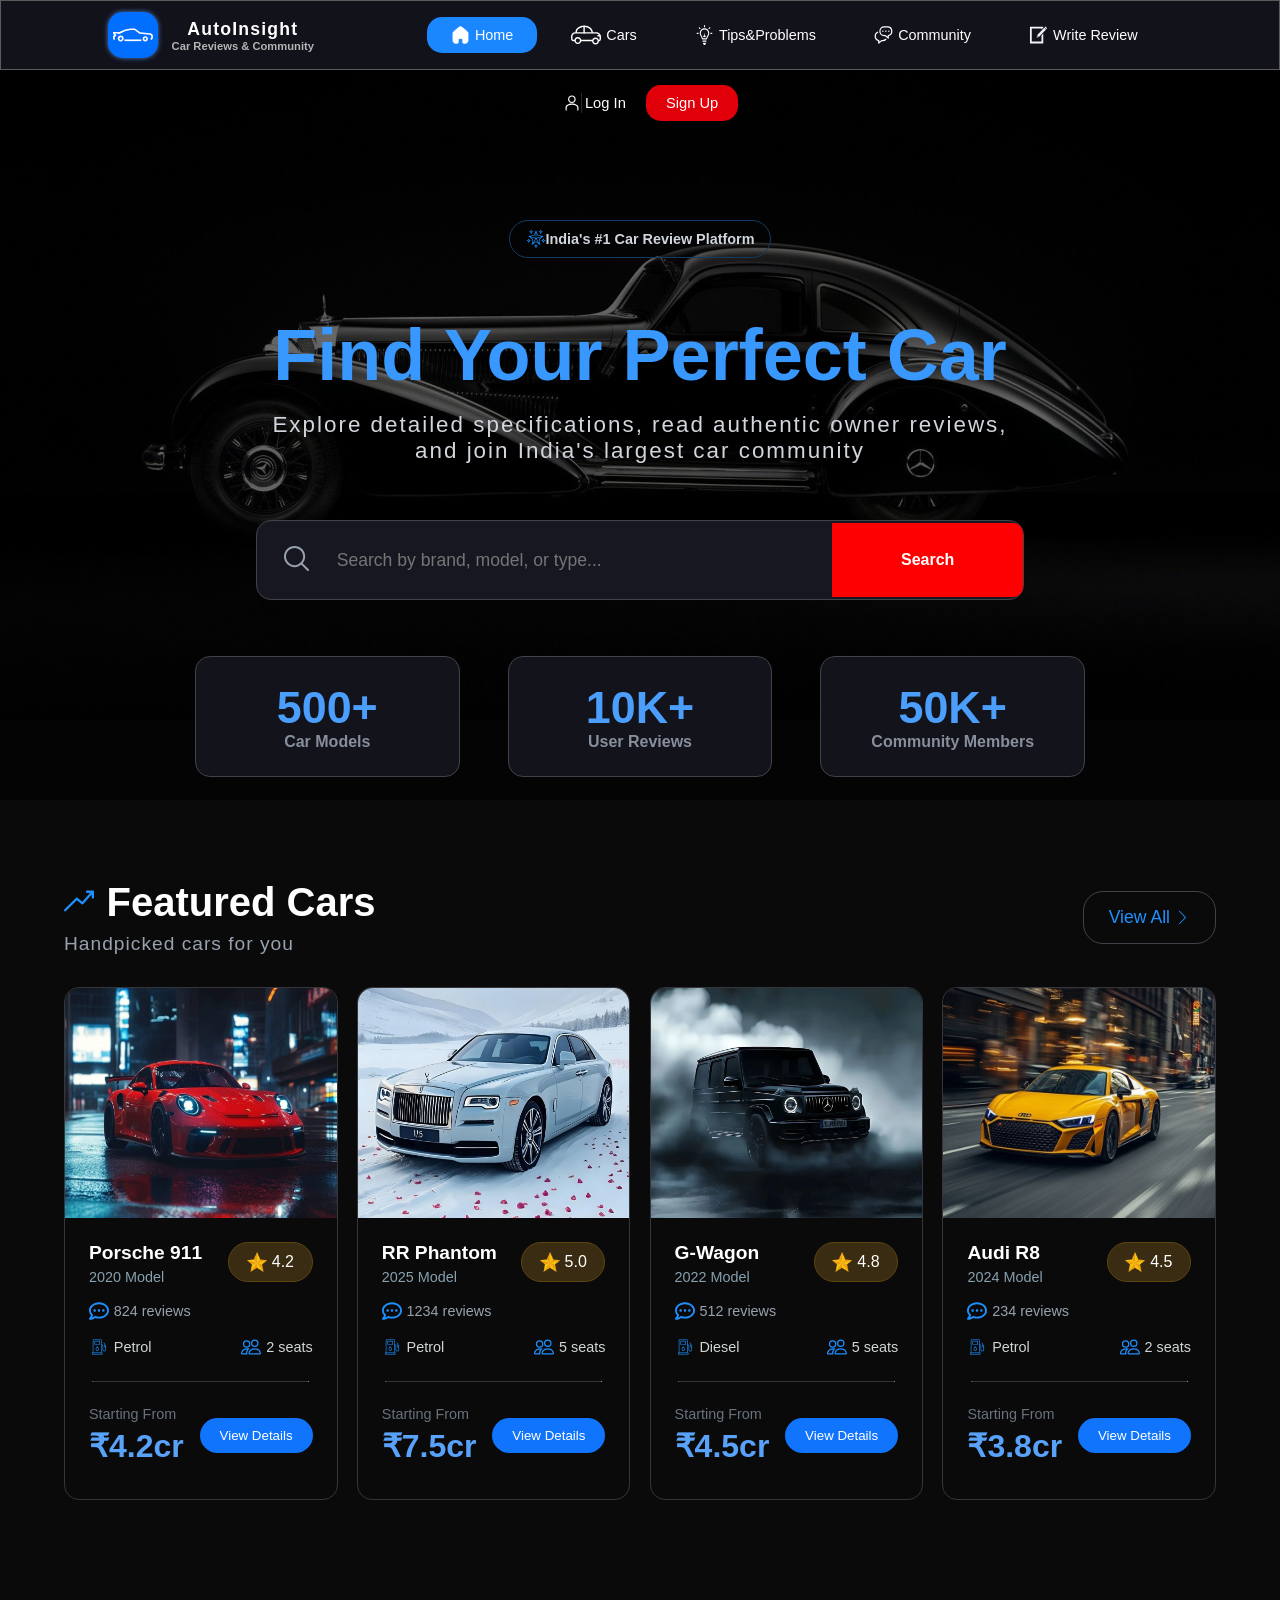
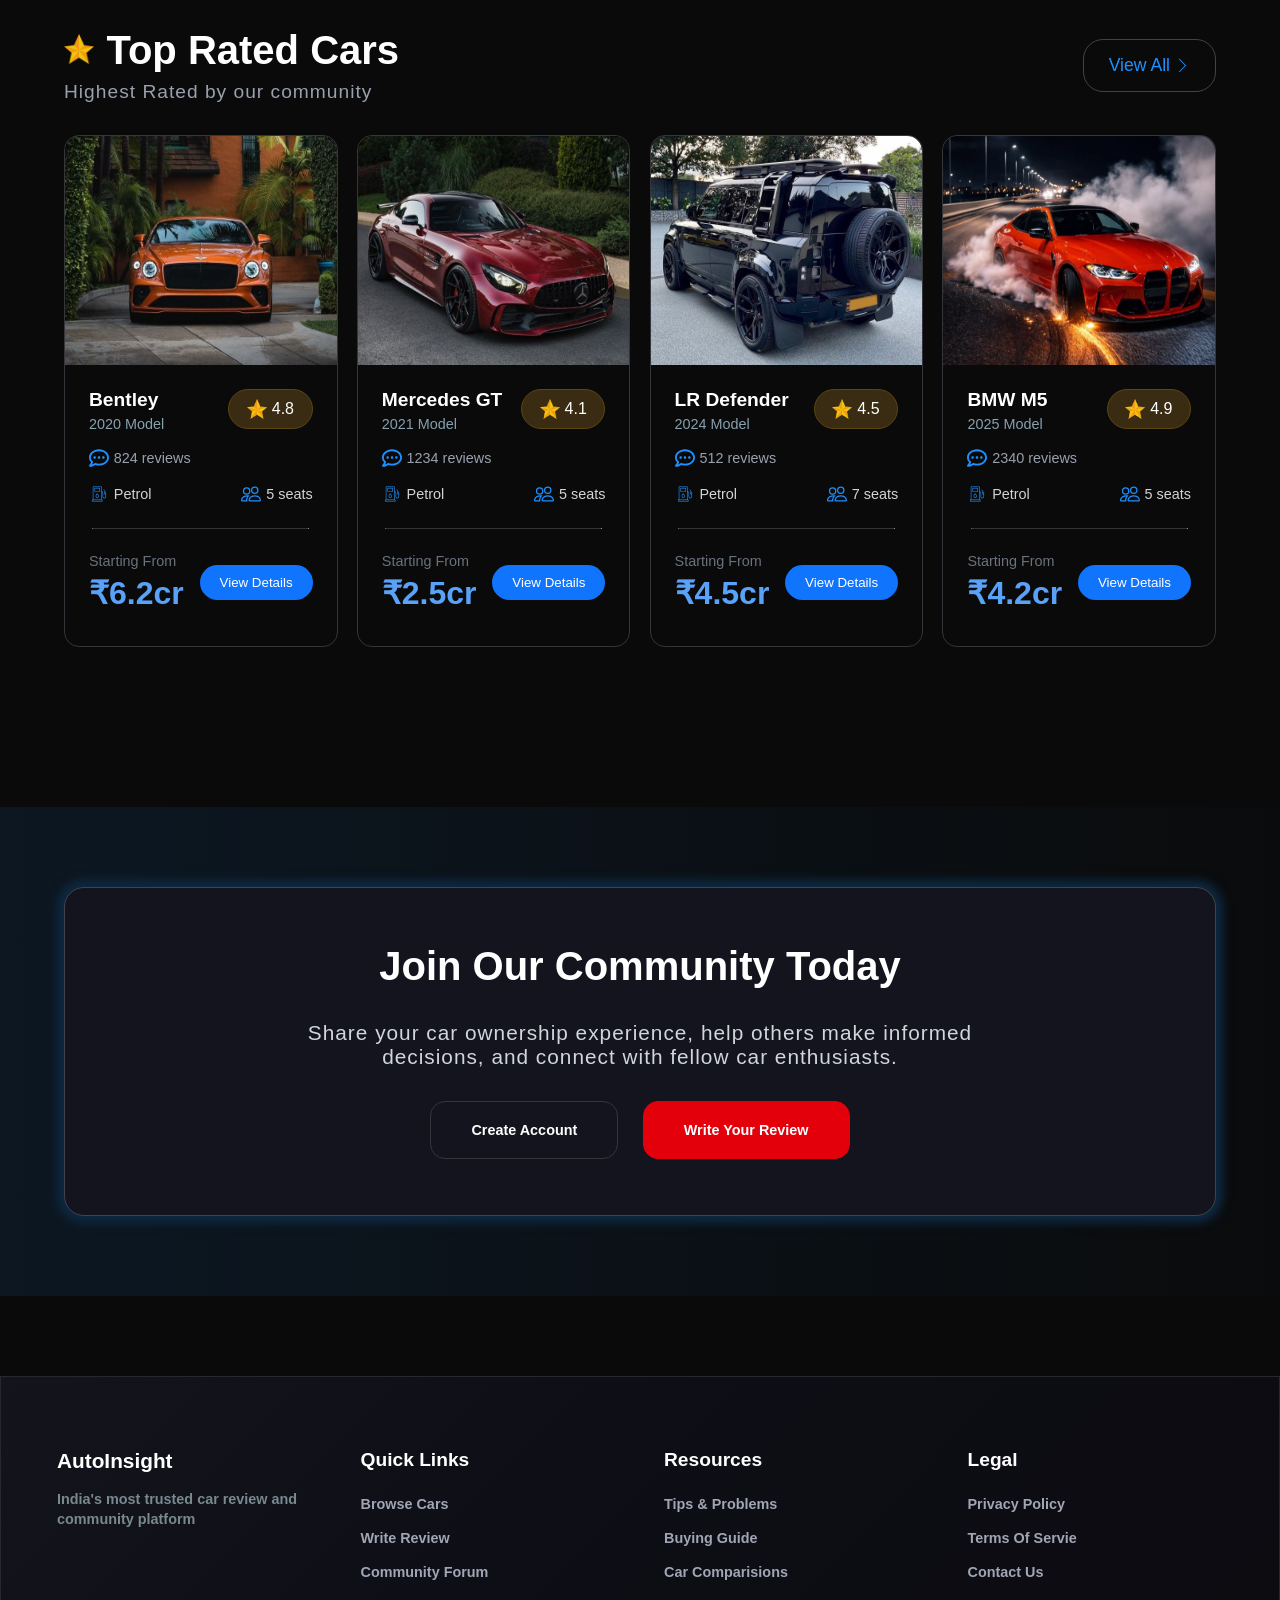
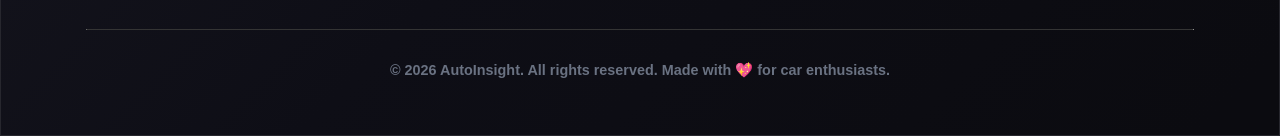
==== HTML/index.html @ 1a7889e9 "Add Join Us section and Footer section" ====
<!doctype html>
<html lang="en">

<head>
	<meta charset="UTF-8" />
	<meta name="viewport" content="width=device-width, initial-scale=1.0" />
	<title>AutoInsight</title>
	<link rel="stylesheet" href="../CSS/style.css" />
</head>

<body>
	<nav class="navbar">
		<div class="navigation-bar-logo">
			<a class="AutoInsight" href="../HTML/index.html">
				<div>
					<img class="icons" src="../Asset/Icons/car.svg" alt="logo-image" />
				</div>
				<div>
					<p>AutoInsight</p>
					<p>Car Reviews & Community</p>
				</div>
			</a>
		</div>

		<div class="navigation-bar">
			<ul class="navlist">
				<li class="navlist-items">
					<a href="#home">
						<img class="icons" src="../Asset/Icons/home.svg" alt="" />
						<p>Home</p>
					</a>
				</li>
				<li class="navlist-items">
					<a href="#car">
						<img class="icons" style="height: 30px; width: auto;" src="../Asset/Icons/car2.svg" alt="" />
						<p>Cars</p>
					</a>
				</li>
				<li class="navlist-items">
					<a href="">
						<img class="icons" src="../Asset/Icons/tips.svg" alt="" />
						<p>Tips&Problems</p>
					</a>
				</li>
				<li class="navlist-items">
					<a href="">
						<img class="icons" src="../Asset/Icons/chat.svg" alt="" />
						<p>Community</p>
					</a>
				</li>
				<li class="navlist-items">
					<a href="">
						<img class="icons" src="../Asset/Icons/review.svg" alt="" />
						<p>Write Review</p>
					</a>
				</li>
			</ul>
		</div>

		<div class="navbarButtons">
			<a href="../HTML/logIn.html">
				<button class="logInButton">
					<img class="icons" src="../Asset/Icons/profile.svg" alt="" />
					Log In
				</button>
			</a>

			<a href="../HTML/logIn.html">
				<button class="signUpButton">Sign Up</button>
			</a>
		</div>
	</nav>

	<div class="hero-section" id="home">
		<div class="review-platform">
			<img src="../Asset/Icons/twinkleStars.svg" alt="" />
			<p>India's #1 Car Review Platform</p>
		</div>

		<div class="hero-section-text">
			<h3>Find Your Perfect Car</h3>
			<p>
				Explore detailed specifications, read authentic owner reviews, and
				join India's largest car community
			</p>
		</div>

		<div class="search-car">
			<button class="search-icon">
				<img src="../Asset/Icons/search.svg" alt="" />
			</button>
			<input type="search" placeholder="Search by brand, model, or type..." />
			<button class="search-car-button">Search</button>
		</div>

		<div class="description-grid">
			<div>
				<h4>500+</h4>
				<p>Car Models</p>
			</div>
			<div>
				<h4>10K+</h4>
				<p>User Reviews</p>
			</div>
			<div>
				<h4>50K+</h4>
				<p>Community Members</p>
			</div>
		</div>
	</div>

	<div id="car" class="featured-cars">
		<div class="view-all">
			<div>
				<img class="icons" src="../Asset/Icons/growth.svg" alt="" />
				<h4>Featured Cars</h4>
				<p>Handpicked cars for you</p>
			</div>
			<button>
				View All
				<img class="icons" src="../Asset/Icons/rightArrow.svg" alt="" />
			</button>
		</div>

		<div class="car-cardGrid">
			<!-- Car1 -->
			<div class="car-card">
				<div class="car-img-container">
					<img src="../Asset/Images/porsche.jpg" alt="" />
				</div>
				<div class="car-details">
					<div class="car-description">
						<div>
							<div class="car-name">
								<p>Porsche 911</p>
								<p>2020 Model</p>
							</div>

							<div class="ratings">
								<img class="icons" src="../Asset/Icons/star.png" alt="" />
								<p>4.2</p>
							</div>
						</div>

						<div class="reviews">
							<img class="icons" src="../Asset/Icons/review-chat.svg" alt="" />
							<p>824 reviews</p>
						</div>

						<div class="fuel-and-capacity">
							<div class="fuel">
								<img class="icons" src="../Asset/Icons/fuel.svg" alt="" />
								<p>Petrol</p>
							</div>

							<div class="seat-capacity">
								<img class="icons" src="../Asset/Icons/people.svg" alt="" />
								<p>2 seats</p>
							</div>
						</div>
					</div>

					<hr />

					<div class="car-price">
						<div class="cost">
							<p>Starting From</p>
							<p>₹4.2cr</p>
						</div>
						<button class="view-details">View Details</button>
					</div>
				</div>
			</div>

			<!-- Car2 -->
			<div class="car-card">
				<div class="car-img-container">
					<img src="../Asset/Images/rr.jpg" alt="" />
				</div>
				<div class="car-details">
					<div class="car-description">
						<div>
							<div class="car-name">
								<p>RR Phantom</p>
								<p>2025 Model</p>
							</div>

							<div class="ratings">
								<img class="icons" src="../Asset/Icons/star.png" alt="" />
								<p>5.0</p>
							</div>
						</div>

						<div class="reviews">
							<img class="icons" src="../Asset/Icons/review-chat.svg" alt="" />
							<p>1234 reviews</p>
						</div>

						<div class="fuel-and-capacity">
							<div class="fuel">
								<img class="icons" src="../Asset/Icons/fuel.svg" alt="" />
								<p>Petrol</p>
							</div>

							<div class="seat-capacity">
								<img class="icons" src="../Asset/Icons/people.svg" alt="" />
								<p>5 seats</p>
							</div>
						</div>
					</div>

					<hr />

					<div class="car-price">
						<div class="cost">
							<p>Starting From</p>
							<p>₹7.5cr</p>
						</div>
						<button class="view-details">View Details</button>
					</div>
				</div>
			</div>

			<!-- Car3 -->
			<div class="car-card">
				<div class="car-img-container">
					<img src="../Asset/Images/gwagon.jpg" alt="" />
				</div>
				<div class="car-details">
					<div class="car-description">
						<div>
							<div class="car-name">
								<p>G-Wagon</p>
								<p>2022 Model</p>
							</div>

							<div class="ratings">
								<img class="icons" src="../Asset/Icons/star.png" alt="" />
								<p>4.8</p>
							</div>
						</div>

						<div class="reviews">
							<img class="icons" src="../Asset/Icons/review-chat.svg" alt="" />
							<p>512 reviews</p>
						</div>

						<div class="fuel-and-capacity">
							<div class="fuel">
								<img class="icons" src="../Asset/Icons/fuel.svg" alt="" />
								<p>Diesel</p>
							</div>

							<div class="seat-capacity">
								<img class="icons" src="../Asset/Icons/people.svg" alt="" />
								<p>5 seats</p>
							</div>
						</div>
					</div>

					<hr />

					<div class="car-price">
						<div class="cost">
							<p>Starting From</p>
							<p>₹4.5cr</p>
						</div>
						<button class="view-details">View Details</button>
					</div>
				</div>
			</div>

			<!-- Car4 -->
			<div class="car-card">
				<div class="car-img-container">
					<img src="../Asset/Images/audi.jpg" alt="" />
				</div>
				<div class="car-details">
					<div class="car-description">
						<div>
							<div class="car-name">
								<p>Audi R8</p>
								<p>2024 Model</p>
							</div>

							<div class="ratings">
								<img class="icons" src="../Asset/Icons/star.png" alt="" />
								<p>4.5</p>
							</div>
						</div>

						<div class="reviews">
							<img class="icons" src="../Asset/Icons/review-chat.svg" alt="" />
							<p>234 reviews</p>
						</div>

						<div class="fuel-and-capacity">
							<div class="fuel">
								<img class="icons" src="../Asset/Icons/fuel.svg" alt="" />
								<p>Petrol</p>
							</div>

							<div class="seat-capacity">
								<img class="icons" src="../Asset/Icons/people.svg" alt="" />
								<p>2 seats</p>
							</div>
						</div>
					</div>

					<hr />

					<div class="car-price">
						<div class="cost">
							<p>Starting From</p>
							<p>₹3.8cr</p>
						</div>
						<button class="view-details">View Details</button>
					</div>
				</div>
			</div>
		</div>
	</div>


	<div class="top-rated-cars">
		<div class="view-all">
			<div>
				<img class="icons" src="../Asset/Icons/star.png" alt="" />
				<h4>Top Rated Cars</h4>
				<p>Highest Rated by our community</p>
			</div>
			<button>
				View All
				<img class="icons" src="../Asset/Icons/rightArrow.svg" alt="" />
			</button>
		</div>

		<div class="car-cardGrid">
			<!-- Car1 -->
			<div class="car-card">
				<div class="car-img-container">
					<img src="../Asset/Images/bentley.jpg" alt="" />
				</div>
				<div class="car-details">
					<div class="car-description">
						<div>
							<div class="car-name">
								<p>Bentley</p>
								<p>2020 Model</p>
							</div>

							<div class="ratings">
								<img class="icons" src="../Asset/Icons/star.png" alt="" />
								<p>4.8</p>
							</div>
						</div>

						<div class="reviews">
							<img class="icons" src="../Asset/Icons/review-chat.svg" alt="" />
							<p>824 reviews</p>
						</div>

						<div class="fuel-and-capacity">
							<div class="fuel">
								<img class="icons" src="../Asset/Icons/fuel.svg" alt="" />
								<p>Petrol</p>
							</div>

							<div class="seat-capacity">
								<img class="icons" src="../Asset/Icons/people.svg" alt="" />
								<p>5 seats</p>
							</div>
						</div>
					</div>

					<hr />

					<div class="car-price">
						<div class="cost">
							<p>Starting From</p>
							<p>₹6.2cr</p>
						</div>
						<button class="view-details">View Details</button>
					</div>
				</div>
			</div>

			<!-- Car2 -->
			<div class="car-card">
				<div class="car-img-container">
					<img src="../Asset/Images/mercedes.jpg" alt="" />
				</div>
				<div class="car-details">
					<div class="car-description">
						<div>
							<div class="car-name">
								<p>Mercedes GT</p>
								<p>2021 Model</p>
							</div>

							<div class="ratings">
								<img class="icons" src="../Asset/Icons/star.png" alt="" />
								<p>4.1</p>
							</div>
						</div>

						<div class="reviews">
							<img class="icons" src="../Asset/Icons/review-chat.svg" alt="" />
							<p>1234 reviews</p>
						</div>

						<div class="fuel-and-capacity">
							<div class="fuel">
								<img class="icons" src="../Asset/Icons/fuel.svg" alt="" />
								<p>Petrol</p>
							</div>

							<div class="seat-capacity">
								<img class="icons" src="../Asset/Icons/people.svg" alt="" />
								<p>5 seats</p>
							</div>
						</div>
					</div>

					<hr />

					<div class="car-price">
						<div class="cost">
							<p>Starting From</p>
							<p>₹2.5cr</p>
						</div>
						<button class="view-details">View Details</button>
					</div>
				</div>
			</div>

			<!-- Car3 -->
			<div class="car-card">
				<div class="car-img-container">
					<img src="../Asset/Images/defender.jpg" alt="" />
				</div>
				<div class="car-details">
					<div class="car-description">
						<div>
							<div class="car-name">
								<p>LR Defender</p>
								<p>2024 Model</p>
							</div>

							<div class="ratings">
								<img class="icons" src="../Asset/Icons/star.png" alt="" />
								<p>4.5</p>
							</div>
						</div>

						<div class="reviews">
							<img class="icons" src="../Asset/Icons/review-chat.svg" alt="" />
							<p>512 reviews</p>
						</div>

						<div class="fuel-and-capacity">
							<div class="fuel">
								<img class="icons" src="../Asset/Icons/fuel.svg" alt="" />
								<p>Petrol</p>
							</div>

							<div class="seat-capacity">
								<img class="icons" src="../Asset/Icons/people.svg" alt="" />
								<p>7 seats</p>
							</div>
						</div>
					</div>

					<hr />

					<div class="car-price">
						<div class="cost">
							<p>Starting From</p>
							<p>₹4.5cr</p>
						</div>
						<button class="view-details">View Details</button>
					</div>
				</div>
			</div>

			<!-- Car4 -->
			<div class="car-card">
				<div class="car-img-container">
					<img src="../Asset/Images/bmw.jpg" alt="" />
				</div>
				<div class="car-details">
					<div class="car-description">
						<div>
							<div class="car-name">
								<p>BMW M5</p>
								<p>2025 Model</p>
							</div>

							<div class="ratings">
								<img class="icons" src="../Asset/Icons/star.png" alt="" />
								<p>4.9</p>
							</div>
						</div>

						<div class="reviews">
							<img class="icons" src="../Asset/Icons/review-chat.svg" alt="" />
							<p>2340 reviews</p>
						</div>

						<div class="fuel-and-capacity">
							<div class="fuel">
								<img class="icons" src="../Asset/Icons/fuel.svg" alt="" />
								<p>Petrol</p>
							</div>

							<div class="seat-capacity">
								<img class="icons" src="../Asset/Icons/people.svg" alt="" />
								<p>5 seats</p>
							</div>
						</div>
					</div>

					<hr />

					<div class="car-price">
						<div class="cost">
							<p>Starting From</p>
							<p>₹4.2cr</p>
						</div>
						<button class="view-details">View Details</button>
					</div>
				</div>
			</div>
		</div>
	</div>

	<div class="join-us-container">
		<div class="join-us">
			<h4>Join Our Community Today</h4>
			<p>Share your car ownership experience, help others make informed decisions, and connect with fellow car
				enthusiasts.</p>
			<div class="join-us-buttons">
				<button class="join-us-create-account-button">Create Account</button>
				<button class="join-us-write-review-button">Write Your Review</button>
			</div>
		</div>
	</div>

	<footer class="footer">
		<div class="upper-footer">
			<div class="upper-footer-section">
				<h3>AutoInsight</h3>
				<p>India's most trusted car review and community platform</p>
			</div>
			<div class="upper-footer-section">
				<h4>Quick Links</h4>
				<ul class="footer-list">
					<li><a href="#">Browse Cars</a></li>
					<li><a href="#">Write Review</a></li>
					<li><a href="#">Community Forum</a></li>
				</ul>
			</div>
			<div class="upper-footer-section">
				<h4>Resources</h4>
				<ul class="footer-list">
					<li><a href="#">Tips & Problems</a></li>
					<li><a href="#">Buying Guide</a></li>
					<li><a href="#">Car Comparisions</a></li>
				</ul>
			</div>
			<div class="upper-footer-section">
				<h4>Legal</h4>
				<ul class="footer-list">
					<li><a href="#">Privacy Policy</a></li>
					<li><a href="#">Terms Of Servie</a></li>
					<li><a href="#">Contact Us</a></li>
				</ul>
			</div>
		</div>
		<hr class="footer-hr">
		<div class="lower-footer">
			<p>&copy 2026 AutoInsight. All rights reserved. Made with 💖 for car enthusiasts.</p>
		</div>
	</footer>
</body>

</html>
---- CSS/style.css ----
*,
::after,
::before {
	padding: 0;
	margin: 0;
	box-sizing: border-box;
}

body {
	font-family: Arial, sans-serif;
	background-color: rgb(10, 10, 10);
	color: white;
	font-family: "Nunito Sans", Arial, Helvetica, sans-serif;
	scroll-behavior: smooth;
}

html {
	scroll-behavior: smooth;
}

/* HEADER OF THE PAGE */

.icons {
	width: 20px;
}

.navbar {
	height: 70px;
	padding: 0 3.5rem;
	background-color: rgb(18, 18, 27);
	color: white;
	border: 1px solid rgb(91, 91, 91);

	display: flex;
	flex-wrap: wrap;
	align-items: center;
	justify-content: space-around;

	position: fixed;
	top: 0;
	left: 0;
	right: 0;
	z-index: 1000;
}

.navigation-bar-logo {
	height: 100%;
	border-radius: 20px;
	padding: 5px 0;
	transition: background-color 0.15s;
}

.navlist li:first-child {
	background-color: blue;
}

.AutoInsight {
	height: 100%;
	text-decoration: none;
	color: white;
	padding: 0 15px;

	display: flex;
	flex-wrap: wrap;
	align-items: center;
	gap: 0.2rem;
}

.AutoInsight div:first-child {
	height: 80%;
	width: auto;
	background-color: rgb(0, 110, 255);
	border-radius: 15px;
	box-shadow: 0 0 5px rgb(77, 126, 201);

	display: flex;
	align-items: center;
	padding: 5px;
	margin-right: 10px;
}

.AutoInsight div img {
	width: 40px;
}

.AutoInsight div p:first-child {
	font-size: 1.1rem;
	font-weight: 800;
	letter-spacing: 1.2px;
	text-align: center;
}

.AutoInsight div p:last-child {
	font-size: 0.7rem;
	font-weight: bold;
	color: rgb(181, 181, 181);
}

.navigation-bar {
	height: 100%;
}

.navlist {
	padding: 0 20px;
	height: 100%;
	list-style-type: none;
	display: flex;
	flex-wrap: wrap;
	align-items: center;
	justify-content: space-between;
}

.navlist li {
	display: flex;
	flex-wrap: wrap;
}

.navlist-items {
	padding: 0.5rem 1.5rem;
	border-radius: 15px;
	font-weight: 500;
	transition: background-color 0.15s;
	margin: 0 5px;
}

.navlist-items a {
	font-weight: 500;
	text-decoration: none;
	font-size: 0.9rem;
	color: white;
	display: flex;
	align-items: center;
}

.navlist li:first-child {
	background-color: rgb(26, 135, 255);
}

.navlist-items:hover {
	background-color: rgb(42, 42, 50);
}

.navlist-items img {
	width: 1.2rem;
	margin-right: 5px;
	vertical-align: middle;
}

.navbarButtons {
	height: 100%;
	display: flex;
	flex-wrap: wrap;
	align-items: center;
}

.navbarButtons a {
	text-decoration: none;
}

.navbarButtons button {
	padding: 10px 20px;
	border-radius: 15px;
	font-size: 0.92rem;
	font-weight: 500;

	display: flex;
	align-items: center;
	gap: 0.2rem;
	cursor: pointer;
}

.logInButton {
	background-color: transparent;
	color: white;
	border: none;
}

.signUpButton {
	background-color: rgb(225, 0, 10);
	color: white;
	border: none;
	transition: background-color 0.15s;
}

.hero-section {
	height: 800px;
	width: auto;
	padding-top: 220px;
	background:
		linear-gradient(rgba(0, 0, 0, 0.6), rgba(0, 0, 0, 0.6)),
		url(../Asset/Images/carBackground.jpg);
	background-repeat: no-repeat;
	background-size: contain;

	display: flex;
	flex-direction: column;
	align-items: center;
	justify-content: start;
	gap: 3.5rem;
}

.review-platform {
	font-size: 0.9rem;
	padding: 0.5rem 1rem;
	color: white;
	border: 1px solid rgb(19, 59, 99);
	border-radius: 2rem;

	display: flex;
	width: fit-content;
	align-items: center;
}

.review-platform img {
	width: 20px;
}

.review-platform p {
	color: rgb(209, 213, 220);
	font-weight: bold;
}

.hero-section-text {
	width: 60%;
	margin: 0 auto;
	text-align: center;

	display: flex;
	flex-direction: column;
	align-items: center;
	justify-content: center;
	gap: 1rem;
}

.hero-section-text h3 {
	font-size: 4.5rem;
	font-weight: bolder;
	color: rgb(56, 152, 253);
}

.hero-section-text p {
	font-size: 1.4rem;
	letter-spacing: 2px;
	color: rgb(209, 213, 220);
}

.search-car {
	width: 60%;
	height: 80px;
	background-color: rgb(22, 23, 32);
	border: 1px solid rgb(66, 67, 74);
	border-radius: 15px;

	display: flex;
	align-items: center;
	justify-content: start;
}

.search-icon {
	height: 100%;
	width: 5rem;
	background-color: transparent;
	border: none;
	cursor: pointer;
}

.search-car img {
	width: 25px;
}

.search-car input {
	height: 100%;
	width: 65%;
	background-color: transparent;
	color: white;
	padding: 15px 0;
	border: none;
	font-size: 1.1rem;
}

.search-car input:focus {
	outline: none;
}

.search-car-button {
	width: 25%;
	height: 95%;
	background-color: red;
	border: none;
	border-top-right-radius: 10px;
	border-bottom-right-radius: 10px;

	color: white;
	font-size: 1rem;
	font-weight: bold;
}

.description-grid {
	display: grid;
	grid-template-columns: 1fr 1fr 1fr;
	gap: 3rem;
}

.description-grid div {
	padding: 25px 50px;
	background-color: rgb(18, 19, 27);
	border-radius: 15px;
	border: 1px solid rgb(66, 67, 74);
	text-align: center;
}

.description-grid div h4 {
	color: rgb(76, 158, 252);
	font-size: 2.8rem;
}

.description-grid div p {
	color: rgb(136, 143, 156);
	font-weight: bold;
}

.featured-cars {
	padding: 5rem 0;
}

.view-all {
	padding: 0 4rem;
	display: flex;
	align-items: center;
	justify-content: space-between;
}

.view-all div img {
	width: 30px;
}

.view-all h4 {
	margin-left: 0.5rem;
	margin-bottom: 0.5rem;
	display: inline-block;
	font-weight: bold;
	font-size: 2.5rem;
}

.view-all p {
	color: rgb(153, 161, 175);
	font-size: 1.2rem;
	letter-spacing: 1px;
}

.view-all button {
	padding: 15px 25px;
	color: rgb(30, 144, 255);
	background-color: transparent;
	border-radius: 20px;
	border: 1px solid rgb(66, 67, 74);
	font-size: 1.1rem;
	display: flex;
	align-items: center;
	cursor: pointer;
}

.view-all button img {
	width: 15px;
	margin-left: 5px;
}

.car-cardGrid {
	margin-top: 2rem;
	padding: 0 4rem;
	display: grid;
	grid-template-columns: 1fr 1fr 1fr 1fr;
	gap: 1.2rem;
}

.car-card {
	border: 1px solid rgb(53, 53, 59);
	border-radius: 15px;
	cursor: pointer;
}

.car-img-container {
	height: 45%;
}

.car-img-container img {
	border-top-left-radius: 15px;
	border-top-right-radius: 15px;
	width: 100%;
	height: 100%;
}

.car-details {
	height: 55%;
}

.car-description {
	padding: 1.5rem;
	display: flex;
	flex-direction: column;
	justify-content: start;
	gap: 1rem;
}

.car-description > div:first-child {
	display: flex;
	justify-content: space-between;
}

.car-name p:first-child {
	font-size: 1.2rem;
	font-weight: bold;
	color: white;
	margin-bottom: 0.3rem;
}

.car-name p:last-child {
	font-size: 0.9rem;
	color: rgb(135, 161, 175);
}

.ratings {
	height: 40px;
	background-color: rgb(58, 44, 19);
	border: 1px solid rgb(92, 69, 16);
	border-radius: 20px;
	padding: 0.5rem 1.1rem;
	display: flex;
	align-items: center;
	gap: 5px;
}

.reviews {
	font-size: 0.9rem;
	color: rgb(153, 161, 175);
}

.fuel-and-capacity {
	font-size: 0.9rem;
	color: rgb(209, 213, 214);
	display: flex;
	justify-content: space-between;
}

.fuel,
.seat-capacity,
.reviews {
	display: flex;
	justify-content: start;
	align-items: center;
}

.fuel img,
.seat-capacity img,
.reviews img {
	margin-right: 0.3rem;
}

hr {
	margin: 0 auto;
	width: 80%;
	border-top: 1px solid rgb(52, 52, 52);
	border-bottom: none;
}

.car-price {
	padding: 1.5rem;
	margin-bottom: 2rem;
	display: flex;
	justify-content: space-between;
	align-items: center;
}

.cost p:first-child {
	font-size: 0.9rem;
	color: rgb(106, 114, 127);
	margin-bottom: 5px;
}

.cost p:last-child {
	font-size: 2rem;
	font-weight: bold;
	color: rgb(89, 162, 250);
}

.view-details {
	padding: 10px 20px;
	background-color: rgb(16, 116, 253);
	color: white;
	border: none;
	border-radius: 20px;
	cursor: pointer;
}

.top-rated-cars {
	margin-top: 3rem;
	margin-bottom: 10rem;
}

.join-us-container {
	background: linear-gradient(90deg, rgb(12, 23, 34), rgb(10, 11, 12));
	padding: 1rem 0;
	margin-bottom: 5rem;
}

.join-us {
	margin: 4rem;
	padding: 3.5rem;
	background-color: rgb(19, 20, 30);
	border: 1px solid rgb(66, 67, 74);
	border-radius: 20px;
	box-shadow: 0 0 10px 7px rgb(14, 41, 65);

	display: flex;
	flex-direction: column;
	align-items: center;
	justify-content: space-around;
	gap: 2rem;
}

.join-us h4 {
	color: white;
	font-size: 2.5rem;
	font-weight: bold;
}

.join-us p {
	text-align: center;
	padding: 0 10rem;
	letter-spacing: 1px;
	color: rgb(209, 213, 220);
	font-size: 1.3rem;
}

.join-us-buttons button {
	padding: 20px 40px;
	margin: 0 10px;
	color: white;
	font-size: 0.9rem;
	font-weight: bold;
	border-radius: 15px;
	cursor: pointer;
}

.join-us-create-account-button {
	background-color: transparent;
	border: 1px solid rgb(53, 53, 59);
	transition:
		background-color 0.15s,
		box-shadow 0.15s,
		border 0.15s;
}

.join-us-create-account-button:hover {
	background-color: rgb(67, 67, 75);
	border: 1px solid rgb(30, 144, 255);
	box-shadow: 0 7px 10px rgb(23, 62, 107);
}

.join-us-write-review-button {
	background-color: rgb(227, 0, 11);
	border: 1px solid rgb(227, 0, 11);
	transition:
		background-color 0.15s,
		box-shadow 0.15s,
		border 0.15s;
}

.join-us-write-review-button:hover {
	box-shadow: 0 5px 15px rgb(183, 33, 41);
}

.footer {
	padding: 3.5rem;
	background: linear-gradient(
		135deg,
		rgb(20, 20, 29),
		rgb(14, 14, 22) 40%,
		rgb(11, 11, 16) 95%
	);
	border: 1px solid rgb(39, 39, 46);
}

.upper-footer {
	display: grid;
	grid-template-columns: 1fr 1fr 1fr 1fr;
	gap: 3rem;
	padding-top: 1rem;
	padding-bottom: 1rem;
}

.upper-footer-section h3 {
	font-size: 1.3rem;
	font-weight: bold;
	color: white;
	padding-bottom: 1rem;
}

.upper-footer-section p {
	color: rgb(120, 137, 143);
	font-size: 0.9rem;
	font-weight: bold;
	line-height: 20px;
}

.upper-footer-section h4 {
	font-size: 1.2rem;
	font-weight: bold;
	color: white;
	padding-bottom: 1.5rem;
}

.footer-list {
	display: flex;
	flex-direction: column;
	align-items: start;
	justify-content: start;
	gap: 1rem;
}

.footer-list li {
	list-style-type: none;
	cursor: pointer;
}

.footer-list li a {
	text-decoration: none;
	font-size: 0.9rem;
	font-weight: bold;
	color: rgb(161, 166, 181);
	transition: color 0.15s;
}

.footer-list li a:hover {
	color: rgb(30, 144, 255);
}

.footer-hr {
	width: 95%;
	margin: 2rem auto;
}

.lower-footer {
	text-align: center;
}

.lower-footer p {
	color: rgb(106, 114, 130);
	font-size: 0.9rem;
	font-weight: bold;
}
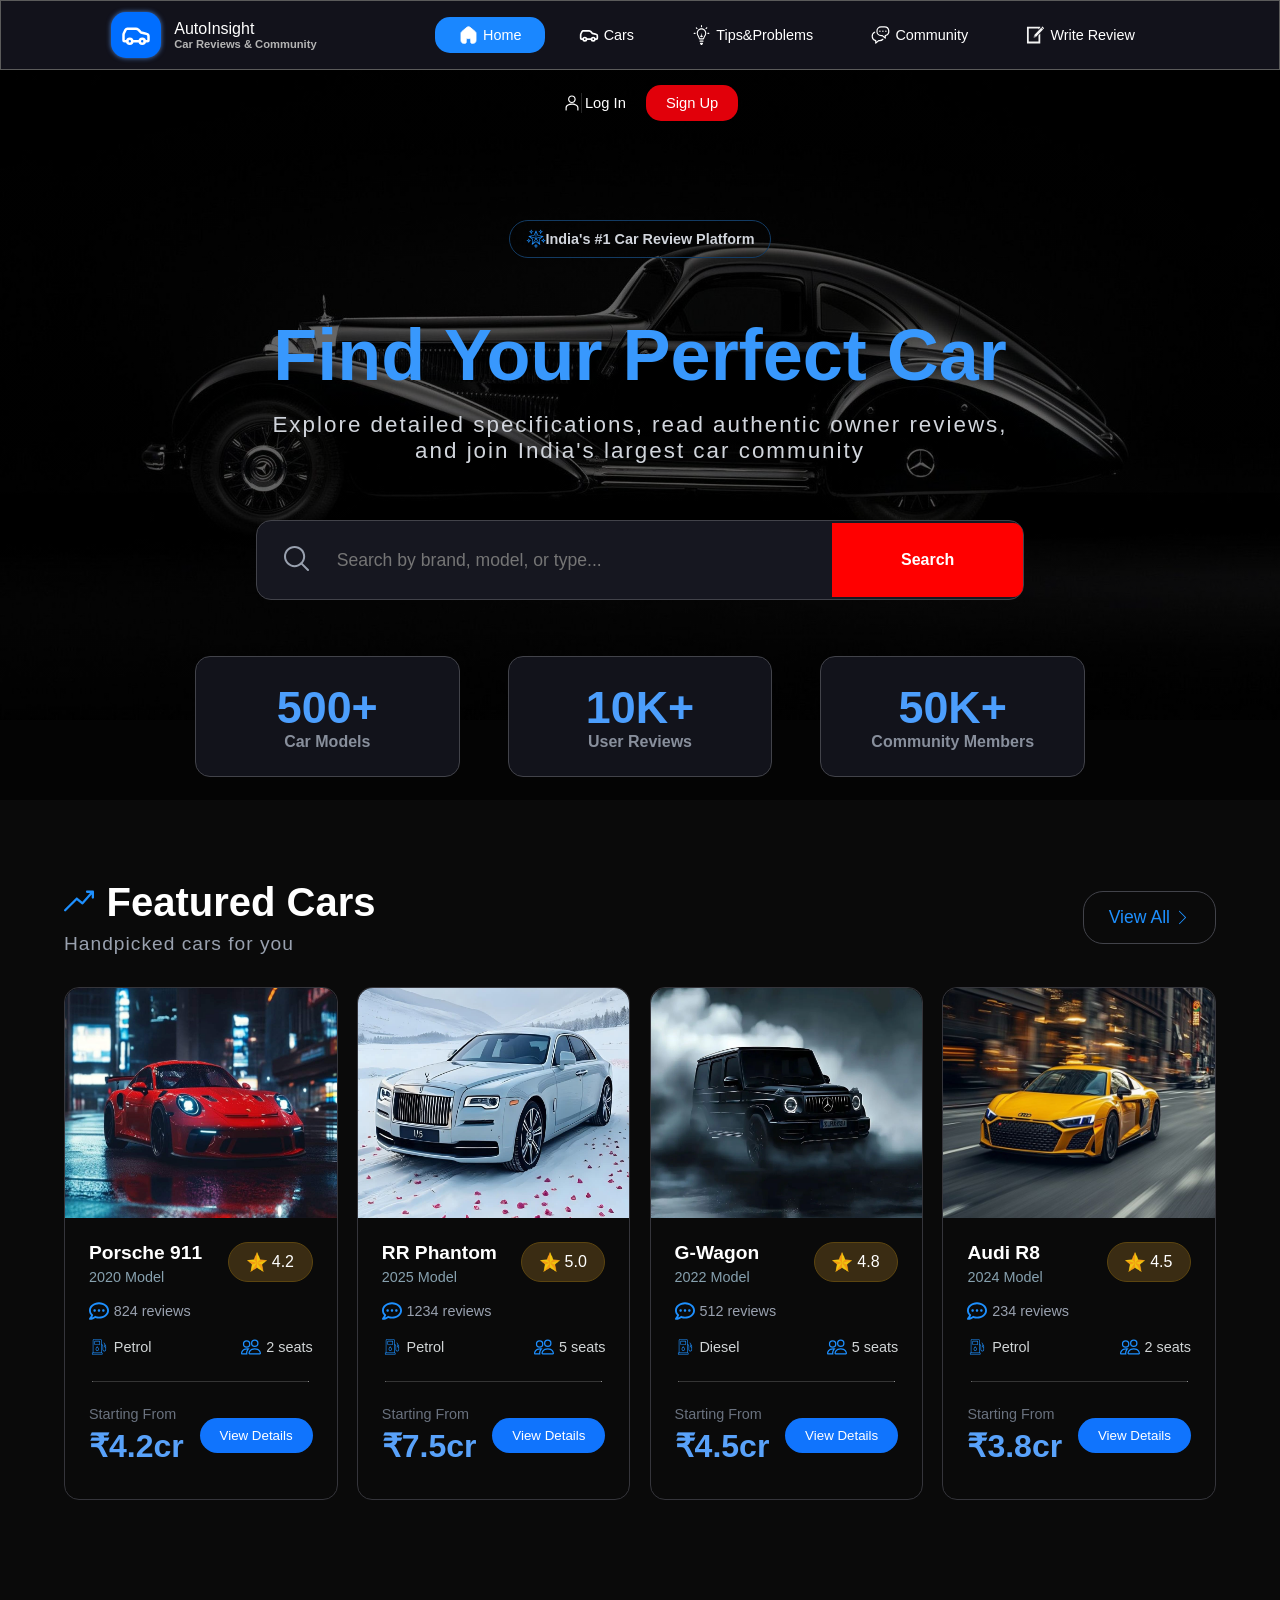
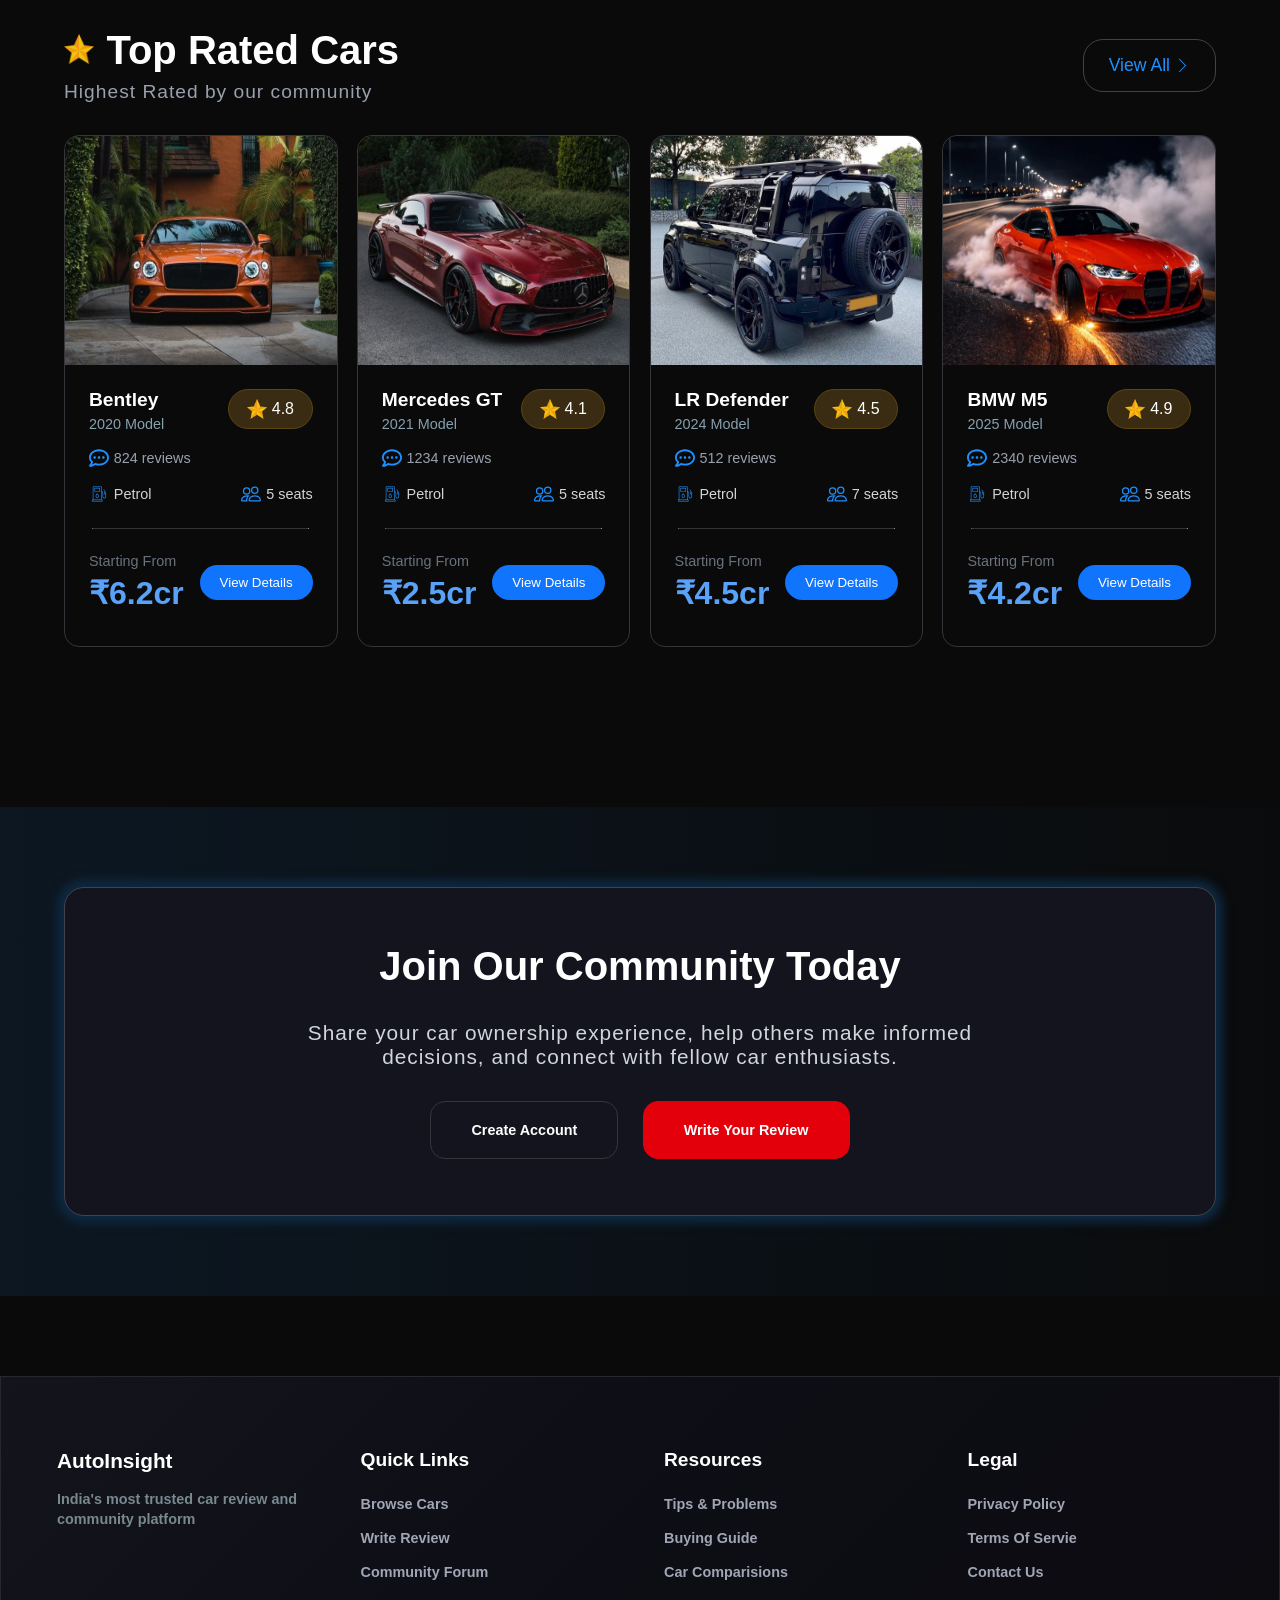
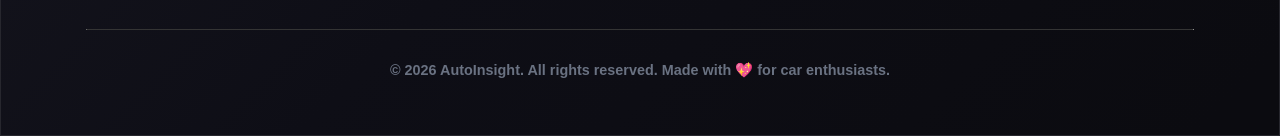
==== commit c3a1df3d: "Merge branch feature/car-review-system into main" ====
--- a/HTML/index.html
+++ b/HTML/index.html
@@ -13,7 +13,7 @@
 		<div class="navigation-bar-logo">
 			<a class="AutoInsight" href="../HTML/index.html">
 				<div>
-					<img class="icons" src="../Asset/Icons/car.svg" alt="logo-image" />
+					<img class="icons" src="../Asset/Icons/car-ico.svg" alt="logo-image" />
 				</div>
 				<div>
 					<p>AutoInsight</p>
@@ -32,7 +32,7 @@
 				</li>
 				<li class="navlist-items">
 					<a href="#car">
-						<img class="icons" style="height: 30px; width: auto;" src="../Asset/Icons/car2.svg" alt="" />
+						<img style="height: 19.2px; width: auto;" src="../Asset/Icons/car-ico.svg" alt="" />
 						<p>Cars</p>
 					</a>
 				</li>
--- a/CSS/style.css
+++ b/CSS/style.css
@@ -25,11 +25,11 @@
 }
 
 .navbar {
-	height: 70px;
-	padding: 0 3.5rem;
-	background-color: rgb(18, 18, 27);
-	color: white;
-	border: 1px solid rgb(91, 91, 91);
+  height: 70px;
+  padding: 0 3.5rem;
+  background-color: rgb(18, 18, 27);
+  color: white;
+  border: 1px solid rgb(91, 91, 91);
 
 	display: flex;
 	flex-wrap: wrap;
@@ -67,33 +67,33 @@
 }
 
 .AutoInsight div:first-child {
-	height: 80%;
-	width: auto;
-	background-color: rgb(0, 110, 255);
-	border-radius: 15px;
-	box-shadow: 0 0 5px rgb(77, 126, 201);
-
-	display: flex;
-	align-items: center;
-	padding: 5px;
-	margin-right: 10px;
+  height: 80%;
+  width: auto;
+  background-color: rgb(0, 110, 255);
+  border-radius: 15px;
+  box-shadow: 0 0 5px rgb(77, 126, 201);
+
+  display: flex;
+  align-items: center;
+  padding: 10px;
+  margin-right: 10px;
 }
 
 .AutoInsight div img {
-	width: 40px;
-}
-
-.AutoInsight div p:first-child {
-	font-size: 1.1rem;
-	font-weight: 800;
-	letter-spacing: 1.2px;
-	text-align: center;
+  width: 30px;
+}
+
+.AutoInsight .AutoInsight div p:first-child {
+  font-size: 1.1rem;
+  font-weight: 800;
+  letter-spacing: 1.2px;
+  text-align: center;
 }
 
 .AutoInsight div p:last-child {
-	font-size: 0.7rem;
-	font-weight: bold;
-	color: rgb(181, 181, 181);
+  font-size: 0.7rem;
+  font-weight: bold;
+  color: rgb(181, 181, 181);
 }
 
 .navigation-bar {
@@ -101,26 +101,26 @@
 }
 
 .navlist {
-	padding: 0 20px;
-	height: 100%;
-	list-style-type: none;
+  padding: 0 20px;
+  height: 100%;
+  list-style-type: none;
+  display: flex;
+  flex-wrap: wrap;
+  align-items: center;
+  justify-content: space-between;
+}
+
+.navlist li {
 	display: flex;
 	flex-wrap: wrap;
-	align-items: center;
-	justify-content: space-between;
-}
-
-.navlist li {
-	display: flex;
-	flex-wrap: wrap;
 }
 
 .navlist-items {
-	padding: 0.5rem 1.5rem;
-	border-radius: 15px;
-	font-weight: 500;
-	transition: background-color 0.15s;
-	margin: 0 5px;
+  padding: 0.5rem 1.5rem;
+  border-radius: 15px;
+  font-weight: 500;
+  transition: background-color 0.15s;
+  margin: 0 5px;
 }
 
 .navlist-items a {
@@ -133,7 +133,7 @@
 }
 
 .navlist li:first-child {
-	background-color: rgb(26, 135, 255);
+  background-color: rgb(26, 135, 255);
 }
 
 .navlist-items:hover {
@@ -170,45 +170,45 @@
 }
 
 .logInButton {
-	background-color: transparent;
-	color: white;
-	border: none;
+  background-color: transparent;
+  color: white;
+  border: none;
 }
 
 .signUpButton {
-	background-color: rgb(225, 0, 10);
-	color: white;
-	border: none;
-	transition: background-color 0.15s;
+  background-color: rgb(225, 0, 10);
+  color: white;
+  border: none;
+  transition: background-color 0.15s;
 }
 
 .hero-section {
-	height: 800px;
-	width: auto;
-	padding-top: 220px;
-	background:
-		linear-gradient(rgba(0, 0, 0, 0.6), rgba(0, 0, 0, 0.6)),
-		url(../Asset/Images/carBackground.jpg);
-	background-repeat: no-repeat;
-	background-size: contain;
-
-	display: flex;
-	flex-direction: column;
-	align-items: center;
-	justify-content: start;
-	gap: 3.5rem;
+  height: 800px;
+  width: auto;
+  padding-top: 220px;
+  background:
+    linear-gradient(rgba(0, 0, 0, 0.6), rgba(0, 0, 0, 0.6)),
+    url(../Asset/Images/carBackground.jpg);
+  background-repeat: no-repeat;
+  background-size: contain;
+
+  display: flex;
+  flex-direction: column;
+  align-items: center;
+  justify-content: start;
+  gap: 3.5rem;
 }
 
 .review-platform {
-	font-size: 0.9rem;
-	padding: 0.5rem 1rem;
-	color: white;
-	border: 1px solid rgb(19, 59, 99);
-	border-radius: 2rem;
-
-	display: flex;
-	width: fit-content;
-	align-items: center;
+  font-size: 0.9rem;
+  padding: 0.5rem 1rem;
+  color: white;
+  border: 1px solid rgb(19, 59, 99);
+  border-radius: 2rem;
+
+  display: flex;
+  width: fit-content;
+  align-items: center;
 }
 
 .review-platform img {
@@ -366,11 +366,11 @@
 }
 
 .car-cardGrid {
-	margin-top: 2rem;
-	padding: 0 4rem;
-	display: grid;
-	grid-template-columns: 1fr 1fr 1fr 1fr;
-	gap: 1.2rem;
+  margin-top: 2rem;
+  padding: 0 4rem;
+  display: grid;
+  grid-template-columns: 1fr 1fr 1fr 1fr;
+  gap: 1.2rem;
 }
 
 .car-card {
@@ -380,80 +380,80 @@
 }
 
 .car-img-container {
-	height: 45%;
+  height: 45%;
 }
 
 .car-img-container img {
-	border-top-left-radius: 15px;
-	border-top-right-radius: 15px;
-	width: 100%;
-	height: 100%;
+  border-top-left-radius: 15px;
+  border-top-right-radius: 15px;
+  width: 100%;
+  height: 100%;
 }
 
 .car-details {
-	height: 55%;
+  height: 55%;
 }
 
 .car-description {
-	padding: 1.5rem;
-	display: flex;
-	flex-direction: column;
-	justify-content: start;
-	gap: 1rem;
+  padding: 1.5rem;
+  display: flex;
+  flex-direction: column;
+  justify-content: start;
+  gap: 1rem;
 }
 
 .car-description > div:first-child {
-	display: flex;
-	justify-content: space-between;
+  display: flex;
+  justify-content: space-between;
 }
 
 .car-name p:first-child {
-	font-size: 1.2rem;
-	font-weight: bold;
-	color: white;
-	margin-bottom: 0.3rem;
+  font-size: 1.2rem;
+  font-weight: bold;
+  color: white;
+  margin-bottom: 0.3rem;
 }
 
 .car-name p:last-child {
-	font-size: 0.9rem;
-	color: rgb(135, 161, 175);
+  font-size: 0.9rem;
+  color: rgb(135, 161, 175);
 }
 
 .ratings {
-	height: 40px;
-	background-color: rgb(58, 44, 19);
-	border: 1px solid rgb(92, 69, 16);
-	border-radius: 20px;
-	padding: 0.5rem 1.1rem;
-	display: flex;
-	align-items: center;
-	gap: 5px;
+  height: 40px;
+  background-color: rgb(58, 44, 19);
+  border: 1px solid rgb(92, 69, 16);
+  border-radius: 20px;
+  padding: 0.5rem 1.1rem;
+  display: flex;
+  align-items: center;
+  gap: 5px;
 }
 
 .reviews {
-	font-size: 0.9rem;
-	color: rgb(153, 161, 175);
+  font-size: 0.9rem;
+  color: rgb(153, 161, 175);
 }
 
 .fuel-and-capacity {
-	font-size: 0.9rem;
-	color: rgb(209, 213, 214);
-	display: flex;
-	justify-content: space-between;
+  font-size: 0.9rem;
+  color: rgb(209, 213, 214);
+  display: flex;
+  justify-content: space-between;
 }
 
 .fuel,
 .seat-capacity,
 .reviews {
-	display: flex;
-	justify-content: start;
-	align-items: center;
+  display: flex;
+  justify-content: start;
+  align-items: center;
 }
 
 .fuel img,
 .seat-capacity img,
 .reviews img {
-	margin-right: 0.3rem;
+  margin-right: 0.3rem;
 }
 
 hr {
@@ -472,24 +472,24 @@
 }
 
 .cost p:first-child {
-	font-size: 0.9rem;
-	color: rgb(106, 114, 127);
-	margin-bottom: 5px;
+  font-size: 0.9rem;
+  color: rgb(106, 114, 127);
+  margin-bottom: 5px;
 }
 
 .cost p:last-child {
-	font-size: 2rem;
-	font-weight: bold;
-	color: rgb(89, 162, 250);
+  font-size: 2rem;
+  font-weight: bold;
+  color: rgb(89, 162, 250);
 }
 
 .view-details {
-	padding: 10px 20px;
-	background-color: rgb(16, 116, 253);
-	color: white;
-	border: none;
-	border-radius: 20px;
-	cursor: pointer;
+  padding: 10px 20px;
+  background-color: rgb(16, 116, 253);
+  color: white;
+  border: none;
+  border-radius: 20px;
+  cursor: pointer;
 }
 
 .top-rated-cars {
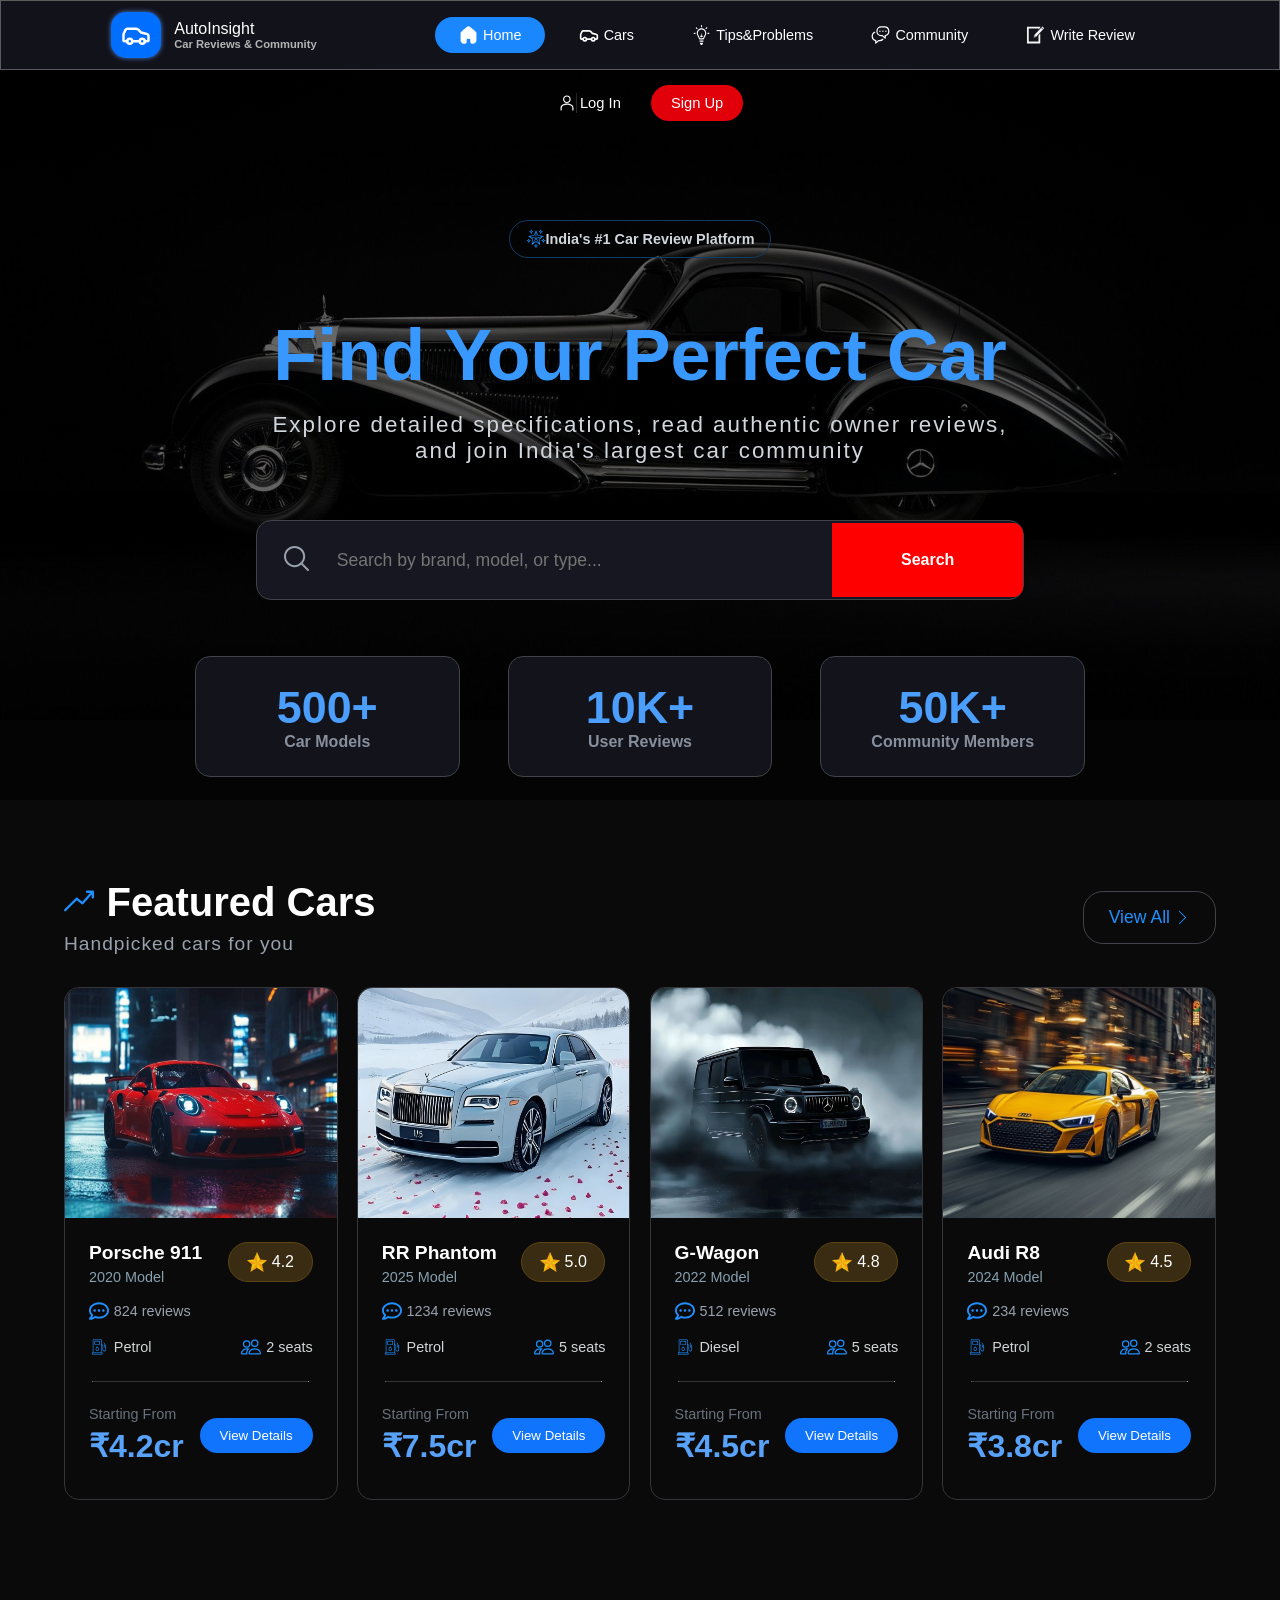
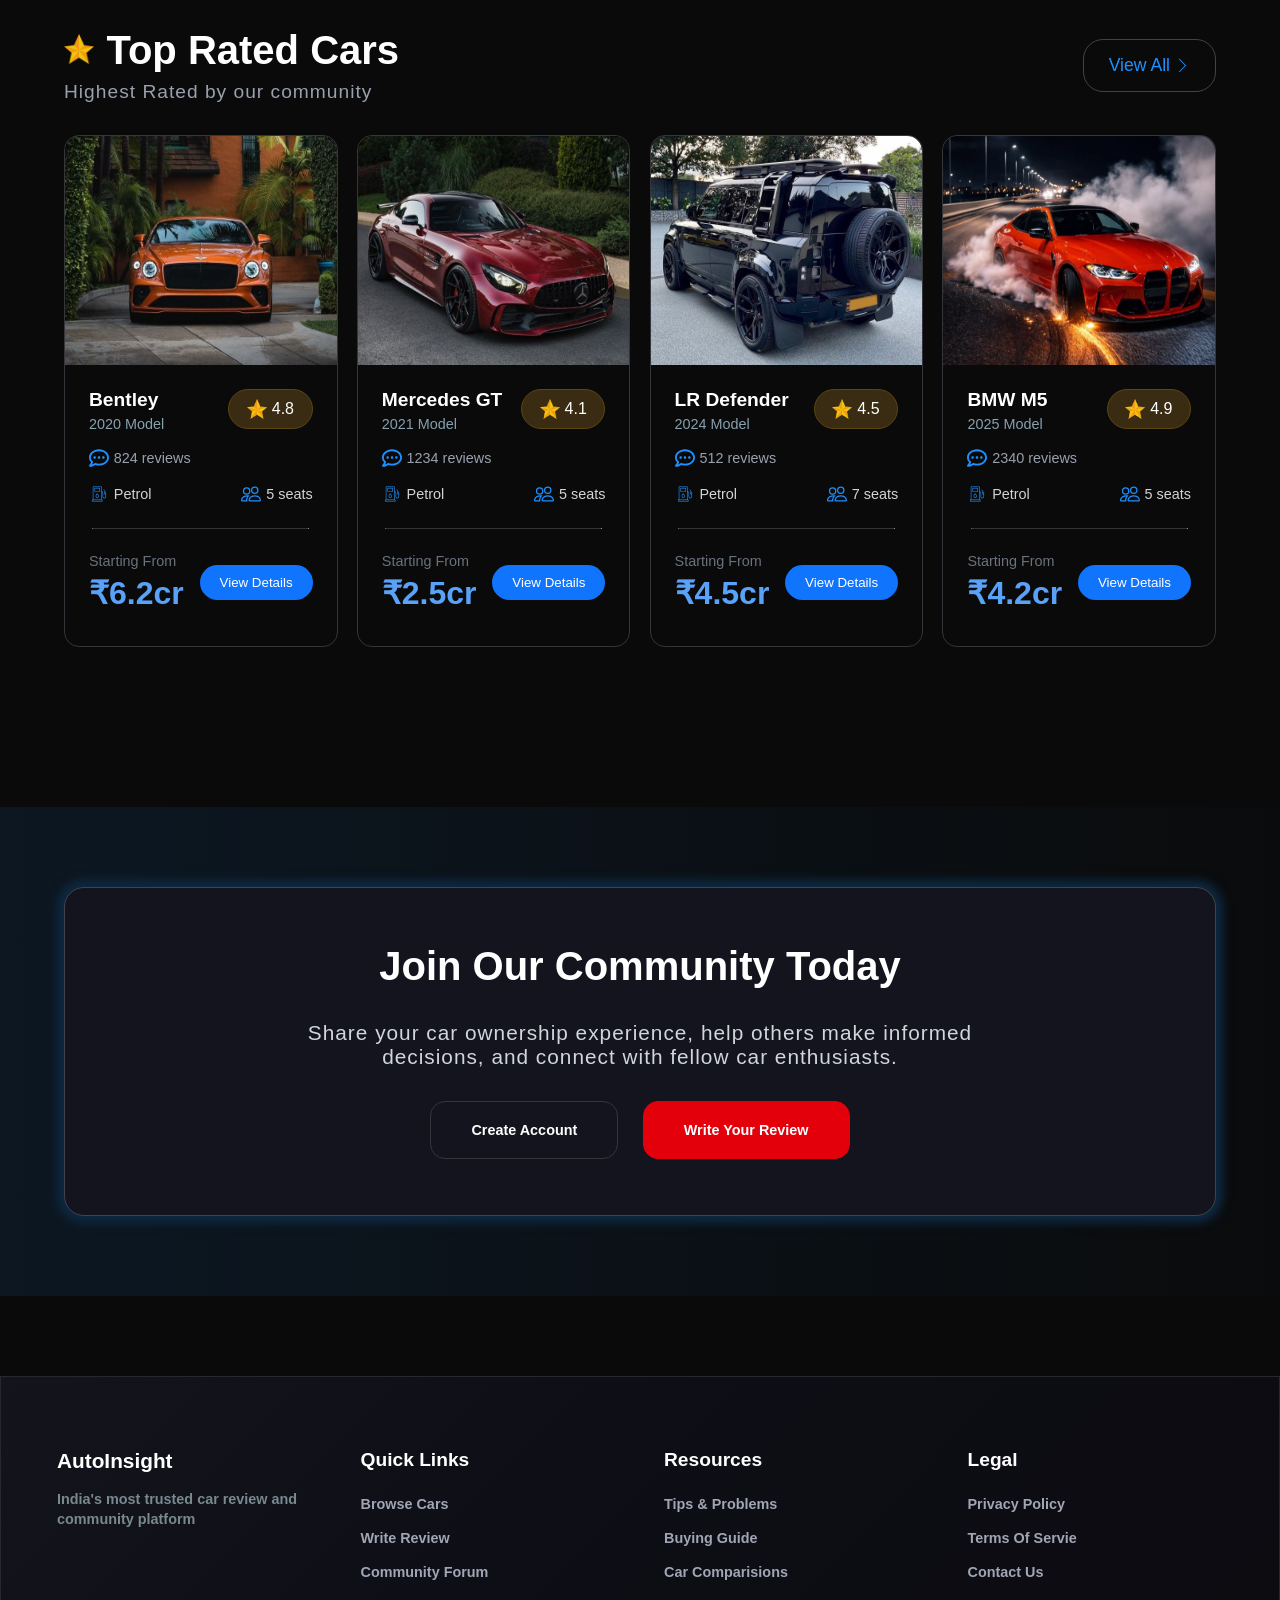
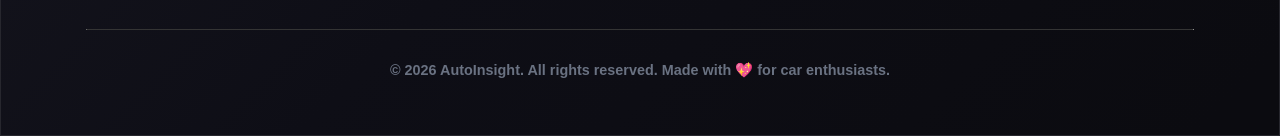
==== commit bf6b9414: "Add Review Form" ====
--- a/HTML/index.html
+++ b/HTML/index.html
@@ -4,76 +4,17 @@
 <head>
 	<meta charset="UTF-8" />
 	<meta name="viewport" content="width=device-width, initial-scale=1.0" />
-	<title>AutoInsight</title>
+	<title>AutoInsight - Car Review Platform</title>
 	<link rel="stylesheet" href="../CSS/style.css" />
 </head>
 
 <body>
-	<nav class="navbar">
-		<div class="navigation-bar-logo">
-			<a class="AutoInsight" href="../HTML/index.html">
-				<div>
-					<img class="icons" src="../Asset/Icons/car-ico.svg" alt="logo-image" />
-				</div>
-				<div>
-					<p>AutoInsight</p>
-					<p>Car Reviews & Community</p>
-				</div>
-			</a>
-		</div>
-
-		<div class="navigation-bar">
-			<ul class="navlist">
-				<li class="navlist-items">
-					<a href="#home">
-						<img class="icons" src="../Asset/Icons/home.svg" alt="" />
-						<p>Home</p>
-					</a>
-				</li>
-				<li class="navlist-items">
-					<a href="#car">
-						<img style="height: 19.2px; width: auto;" src="../Asset/Icons/car-ico.svg" alt="" />
-						<p>Cars</p>
-					</a>
-				</li>
-				<li class="navlist-items">
-					<a href="">
-						<img class="icons" src="../Asset/Icons/tips.svg" alt="" />
-						<p>Tips&Problems</p>
-					</a>
-				</li>
-				<li class="navlist-items">
-					<a href="">
-						<img class="icons" src="../Asset/Icons/chat.svg" alt="" />
-						<p>Community</p>
-					</a>
-				</li>
-				<li class="navlist-items">
-					<a href="">
-						<img class="icons" src="../Asset/Icons/review.svg" alt="" />
-						<p>Write Review</p>
-					</a>
-				</li>
-			</ul>
-		</div>
-
-		<div class="navbarButtons">
-			<a href="../HTML/logIn.html">
-				<button class="logInButton">
-					<img class="icons" src="../Asset/Icons/profile.svg" alt="" />
-					Log In
-				</button>
-			</a>
-
-			<a href="../HTML/logIn.html">
-				<button class="signUpButton">Sign Up</button>
-			</a>
-		</div>
-	</nav>
+
+	<div id="header"></div>
 
 	<div class="hero-section" id="home">
 		<div class="review-platform">
-			<img src="../Asset/Icons/twinkleStars.svg" alt="" />
+			<img src="../Asset/Icons/twinkleStars.svg" alt="Star Icon" />
 			<p>India's #1 Car Review Platform</p>
 		</div>
 
@@ -87,7 +28,7 @@
 
 		<div class="search-car">
 			<button class="search-icon">
-				<img src="../Asset/Icons/search.svg" alt="" />
+				<img src="../Asset/Icons/search.svg" alt="Search Icon" />
 			</button>
 			<input type="search" placeholder="Search by brand, model, or type..." />
 			<button class="search-car-button">Search</button>
@@ -112,13 +53,13 @@
 	<div id="car" class="featured-cars">
 		<div class="view-all">
 			<div>
-				<img class="icons" src="../Asset/Icons/growth.svg" alt="" />
+				<img class="icons" src="../Asset/Icons/growth.svg" alt="Growth Icon" />
 				<h4>Featured Cars</h4>
 				<p>Handpicked cars for you</p>
 			</div>
 			<button>
 				View All
-				<img class="icons" src="../Asset/Icons/rightArrow.svg" alt="" />
+				<img class="icons" src="../Asset/Icons/rightArrow.svg" alt="Greater Than Icon" />
 			</button>
 		</div>
 
@@ -126,7 +67,7 @@
 			<!-- Car1 -->
 			<div class="car-card">
 				<div class="car-img-container">
-					<img src="../Asset/Images/porsche.jpg" alt="" />
+					<img src="../Asset/Images/porsche.jpg" alt="Porsche 911 Car" />
 				</div>
 				<div class="car-details">
 					<div class="car-description">
@@ -137,24 +78,24 @@
 							</div>
 
 							<div class="ratings">
-								<img class="icons" src="../Asset/Icons/star.png" alt="" />
+								<img class="icons" src="../Asset/Icons/star.png" alt="Star Icon" />
 								<p>4.2</p>
 							</div>
 						</div>
 
 						<div class="reviews">
-							<img class="icons" src="../Asset/Icons/review-chat.svg" alt="" />
+							<img class="icons" src="../Asset/Icons/review-chat.svg" alt="Review Icon" />
 							<p>824 reviews</p>
 						</div>
 
 						<div class="fuel-and-capacity">
 							<div class="fuel">
-								<img class="icons" src="../Asset/Icons/fuel.svg" alt="" />
-								<p>Petrol</p>
-							</div>
-
-							<div class="seat-capacity">
-								<img class="icons" src="../Asset/Icons/people.svg" alt="" />
+								<img class="icons" src="../Asset/Icons/fuel.svg" alt="Fuel Icon" />
+								<p>Petrol</p>
+							</div>
+
+							<div class="seat-capacity">
+								<img class="icons" src="../Asset/Icons/people.svg" alt="People Icon" />
 								<p>2 seats</p>
 							</div>
 						</div>
@@ -175,7 +116,7 @@
 			<!-- Car2 -->
 			<div class="car-card">
 				<div class="car-img-container">
-					<img src="../Asset/Images/rr.jpg" alt="" />
+					<img src="../Asset/Images/rr.jpg" alt="Rolls Royce Phantom Car" />
 				</div>
 				<div class="car-details">
 					<div class="car-description">
@@ -186,24 +127,24 @@
 							</div>
 
 							<div class="ratings">
-								<img class="icons" src="../Asset/Icons/star.png" alt="" />
+								<img class="icons" src="../Asset/Icons/star.png" alt="Star Icon" />
 								<p>5.0</p>
 							</div>
 						</div>
 
 						<div class="reviews">
-							<img class="icons" src="../Asset/Icons/review-chat.svg" alt="" />
+							<img class="icons" src="../Asset/Icons/review-chat.svg" alt="Review Icon" />
 							<p>1234 reviews</p>
 						</div>
 
 						<div class="fuel-and-capacity">
 							<div class="fuel">
-								<img class="icons" src="../Asset/Icons/fuel.svg" alt="" />
-								<p>Petrol</p>
-							</div>
-
-							<div class="seat-capacity">
-								<img class="icons" src="../Asset/Icons/people.svg" alt="" />
+								<img class="icons" src="../Asset/Icons/fuel.svg" alt="Fuel Icon" />
+								<p>Petrol</p>
+							</div>
+
+							<div class="seat-capacity">
+								<img class="icons" src="../Asset/Icons/people.svg" alt="People Icon" />
 								<p>5 seats</p>
 							</div>
 						</div>
@@ -224,7 +165,7 @@
 			<!-- Car3 -->
 			<div class="car-card">
 				<div class="car-img-container">
-					<img src="../Asset/Images/gwagon.jpg" alt="" />
+					<img src="../Asset/Images/gwagon.jpg" alt="Mercedes G Wagon Car" />
 				</div>
 				<div class="car-details">
 					<div class="car-description">
@@ -235,24 +176,24 @@
 							</div>
 
 							<div class="ratings">
-								<img class="icons" src="../Asset/Icons/star.png" alt="" />
+								<img class="icons" src="../Asset/Icons/star.png" alt="Star Icon" />
 								<p>4.8</p>
 							</div>
 						</div>
 
 						<div class="reviews">
-							<img class="icons" src="../Asset/Icons/review-chat.svg" alt="" />
+							<img class="icons" src="../Asset/Icons/review-chat.svg" alt="Review Icon" />
 							<p>512 reviews</p>
 						</div>
 
 						<div class="fuel-and-capacity">
 							<div class="fuel">
-								<img class="icons" src="../Asset/Icons/fuel.svg" alt="" />
+								<img class="icons" src="../Asset/Icons/fuel.svg" alt="Fuel Icon" />
 								<p>Diesel</p>
 							</div>
 
 							<div class="seat-capacity">
-								<img class="icons" src="../Asset/Icons/people.svg" alt="" />
+								<img class="icons" src="../Asset/Icons/people.svg" alt="People Icon" />
 								<p>5 seats</p>
 							</div>
 						</div>
@@ -273,7 +214,7 @@
 			<!-- Car4 -->
 			<div class="car-card">
 				<div class="car-img-container">
-					<img src="../Asset/Images/audi.jpg" alt="" />
+					<img src="../Asset/Images/audi.jpg" alt="Audi R8 Car" />
 				</div>
 				<div class="car-details">
 					<div class="car-description">
@@ -284,24 +225,24 @@
 							</div>
 
 							<div class="ratings">
-								<img class="icons" src="../Asset/Icons/star.png" alt="" />
+								<img class="icons" src="../Asset/Icons/star.png" alt="Star Icon" />
 								<p>4.5</p>
 							</div>
 						</div>
 
 						<div class="reviews">
-							<img class="icons" src="../Asset/Icons/review-chat.svg" alt="" />
+							<img class="icons" src="../Asset/Icons/review-chat.svg" alt="Review Icon" />
 							<p>234 reviews</p>
 						</div>
 
 						<div class="fuel-and-capacity">
 							<div class="fuel">
-								<img class="icons" src="../Asset/Icons/fuel.svg" alt="" />
-								<p>Petrol</p>
-							</div>
-
-							<div class="seat-capacity">
-								<img class="icons" src="../Asset/Icons/people.svg" alt="" />
+								<img class="icons" src="../Asset/Icons/fuel.svg" alt="Fuel Icon" />
+								<p>Petrol</p>
+							</div>
+
+							<div class="seat-capacity">
+								<img class="icons" src="../Asset/Icons/people.svg" alt="People Icon" />
 								<p>2 seats</p>
 							</div>
 						</div>
@@ -325,13 +266,13 @@
 	<div class="top-rated-cars">
 		<div class="view-all">
 			<div>
-				<img class="icons" src="../Asset/Icons/star.png" alt="" />
+				<img class="icons" src="../Asset/Icons/star.png" alt="Star Icon" />
 				<h4>Top Rated Cars</h4>
 				<p>Highest Rated by our community</p>
 			</div>
 			<button>
 				View All
-				<img class="icons" src="../Asset/Icons/rightArrow.svg" alt="" />
+				<img class="icons" src="../Asset/Icons/rightArrow.svg" alt="Greater Than Icon" />
 			</button>
 		</div>
 
@@ -339,7 +280,7 @@
 			<!-- Car1 -->
 			<div class="car-card">
 				<div class="car-img-container">
-					<img src="../Asset/Images/bentley.jpg" alt="" />
+					<img src="../Asset/Images/bentley.jpg" alt="Bentley Flying Spur Car" />
 				</div>
 				<div class="car-details">
 					<div class="car-description">
@@ -350,24 +291,24 @@
 							</div>
 
 							<div class="ratings">
-								<img class="icons" src="../Asset/Icons/star.png" alt="" />
+								<img class="icons" src="../Asset/Icons/star.png" alt="Star Icon" />
 								<p>4.8</p>
 							</div>
 						</div>
 
 						<div class="reviews">
-							<img class="icons" src="../Asset/Icons/review-chat.svg" alt="" />
+							<img class="icons" src="../Asset/Icons/review-chat.svg" alt="Review Icon" />
 							<p>824 reviews</p>
 						</div>
 
 						<div class="fuel-and-capacity">
 							<div class="fuel">
-								<img class="icons" src="../Asset/Icons/fuel.svg" alt="" />
-								<p>Petrol</p>
-							</div>
-
-							<div class="seat-capacity">
-								<img class="icons" src="../Asset/Icons/people.svg" alt="" />
+								<img class="icons" src="../Asset/Icons/fuel.svg" alt="Fuel Icon" />
+								<p>Petrol</p>
+							</div>
+
+							<div class="seat-capacity">
+								<img class="icons" src="../Asset/Icons/people.svg" alt="People Icon" />
 								<p>5 seats</p>
 							</div>
 						</div>
@@ -388,7 +329,7 @@
 			<!-- Car2 -->
 			<div class="car-card">
 				<div class="car-img-container">
-					<img src="../Asset/Images/mercedes.jpg" alt="" />
+					<img src="../Asset/Images/mercedes.jpg" alt="Mercedes GT Car" />
 				</div>
 				<div class="car-details">
 					<div class="car-description">
@@ -399,24 +340,24 @@
 							</div>
 
 							<div class="ratings">
-								<img class="icons" src="../Asset/Icons/star.png" alt="" />
+								<img class="icons" src="../Asset/Icons/star.png" alt="Star Icon" />
 								<p>4.1</p>
 							</div>
 						</div>
 
 						<div class="reviews">
-							<img class="icons" src="../Asset/Icons/review-chat.svg" alt="" />
+							<img class="icons" src="../Asset/Icons/review-chat.svg" alt="Review Icon" />
 							<p>1234 reviews</p>
 						</div>
 
 						<div class="fuel-and-capacity">
 							<div class="fuel">
-								<img class="icons" src="../Asset/Icons/fuel.svg" alt="" />
-								<p>Petrol</p>
-							</div>
-
-							<div class="seat-capacity">
-								<img class="icons" src="../Asset/Icons/people.svg" alt="" />
+								<img class="icons" src="../Asset/Icons/fuel.svg" alt="Fuel Icon" />
+								<p>Petrol</p>
+							</div>
+
+							<div class="seat-capacity">
+								<img class="icons" src="../Asset/Icons/people.svg" alt="People Icon" />
 								<p>5 seats</p>
 							</div>
 						</div>
@@ -437,7 +378,7 @@
 			<!-- Car3 -->
 			<div class="car-card">
 				<div class="car-img-container">
-					<img src="../Asset/Images/defender.jpg" alt="" />
+					<img src="../Asset/Images/defender.jpg" alt="Land Rover Defender Car" />
 				</div>
 				<div class="car-details">
 					<div class="car-description">
@@ -448,24 +389,24 @@
 							</div>
 
 							<div class="ratings">
-								<img class="icons" src="../Asset/Icons/star.png" alt="" />
+								<img class="icons" src="../Asset/Icons/star.png" alt="Star Icon" />
 								<p>4.5</p>
 							</div>
 						</div>
 
 						<div class="reviews">
-							<img class="icons" src="../Asset/Icons/review-chat.svg" alt="" />
+							<img class="icons" src="../Asset/Icons/review-chat.svg" alt="Review Icon" />
 							<p>512 reviews</p>
 						</div>
 
 						<div class="fuel-and-capacity">
 							<div class="fuel">
-								<img class="icons" src="../Asset/Icons/fuel.svg" alt="" />
-								<p>Petrol</p>
-							</div>
-
-							<div class="seat-capacity">
-								<img class="icons" src="../Asset/Icons/people.svg" alt="" />
+								<img class="icons" src="../Asset/Icons/fuel.svg" alt="Fuel Icon" />
+								<p>Petrol</p>
+							</div>
+
+							<div class="seat-capacity">
+								<img class="icons" src="../Asset/Icons/people.svg" alt="People Icon" />
 								<p>7 seats</p>
 							</div>
 						</div>
@@ -486,7 +427,7 @@
 			<!-- Car4 -->
 			<div class="car-card">
 				<div class="car-img-container">
-					<img src="../Asset/Images/bmw.jpg" alt="" />
+					<img src="../Asset/Images/bmw.jpg" alt="BMW M5 Car" />
 				</div>
 				<div class="car-details">
 					<div class="car-description">
@@ -497,24 +438,24 @@
 							</div>
 
 							<div class="ratings">
-								<img class="icons" src="../Asset/Icons/star.png" alt="" />
+								<img class="icons" src="../Asset/Icons/star.png" alt="Star Icon" />
 								<p>4.9</p>
 							</div>
 						</div>
 
 						<div class="reviews">
-							<img class="icons" src="../Asset/Icons/review-chat.svg" alt="" />
+							<img class="icons" src="../Asset/Icons/review-chat.svg" alt="Review Icon" />
 							<p>2340 reviews</p>
 						</div>
 
 						<div class="fuel-and-capacity">
 							<div class="fuel">
-								<img class="icons" src="../Asset/Icons/fuel.svg" alt="" />
-								<p>Petrol</p>
-							</div>
-
-							<div class="seat-capacity">
-								<img class="icons" src="../Asset/Icons/people.svg" alt="" />
+								<img class="icons" src="../Asset/Icons/fuel.svg" alt="Fuel Icon" />
+								<p>Petrol</p>
+							</div>
+
+							<div class="seat-capacity">
+								<img class="icons" src="../Asset/Icons/people.svg" alt="People Icon" />
 								<p>5 seats</p>
 							</div>
 						</div>
@@ -555,8 +496,8 @@
 			<div class="upper-footer-section">
 				<h4>Quick Links</h4>
 				<ul class="footer-list">
-					<li><a href="#">Browse Cars</a></li>
-					<li><a href="#">Write Review</a></li>
+					<li><a href="#car">Browse Cars</a></li>
+					<li><a href="../HTML/review.html">Write Review</a></li>
 					<li><a href="#">Community Forum</a></li>
 				</ul>
 			</div>
@@ -582,6 +523,8 @@
 			<p>&copy 2026 AutoInsight. All rights reserved. Made with 💖 for car enthusiasts.</p>
 		</div>
 	</footer>
+
+	<script src="../JS/include.js"></script>
 </body>
 
 </html>
--- a/CSS/style.css
+++ b/CSS/style.css
@@ -7,11 +7,9 @@
 }
 
 body {
-	font-family: Arial, sans-serif;
+	color: white;
 	background-color: rgb(10, 10, 10);
-	color: white;
 	font-family: "Nunito Sans", Arial, Helvetica, sans-serif;
-	scroll-behavior: smooth;
 }
 
 html {
@@ -25,11 +23,11 @@
 }
 
 .navbar {
-  height: 70px;
-  padding: 0 3.5rem;
-  background-color: rgb(18, 18, 27);
-  color: white;
-  border: 1px solid rgb(91, 91, 91);
+	height: 70px;
+	padding: 0 3.5rem;
+	background-color: rgb(18, 18, 27);
+	color: white;
+	border: 1px solid rgb(91, 91, 91);
 
 	display: flex;
 	flex-wrap: wrap;
@@ -47,7 +45,7 @@
 	height: 100%;
 	border-radius: 20px;
 	padding: 5px 0;
-	transition: background-color 0.15s;
+	transition: background-color 0.15s ease;
 }
 
 .navlist li:first-child {
@@ -67,33 +65,33 @@
 }
 
 .AutoInsight div:first-child {
-  height: 80%;
-  width: auto;
-  background-color: rgb(0, 110, 255);
-  border-radius: 15px;
-  box-shadow: 0 0 5px rgb(77, 126, 201);
-
-  display: flex;
-  align-items: center;
-  padding: 10px;
-  margin-right: 10px;
+	height: 80%;
+	width: auto;
+	background-color: rgb(0, 110, 255);
+	border-radius: 15px;
+	box-shadow: 0 0 5px rgb(77, 126, 201);
+
+	display: flex;
+	align-items: center;
+	padding: 10px;
+	margin-right: 10px;
 }
 
 .AutoInsight div img {
-  width: 30px;
+	width: 30px;
 }
 
 .AutoInsight .AutoInsight div p:first-child {
-  font-size: 1.1rem;
-  font-weight: 800;
-  letter-spacing: 1.2px;
-  text-align: center;
+	font-size: 1.1rem;
+	font-weight: 800;
+	letter-spacing: 1.2px;
+	text-align: center;
 }
 
 .AutoInsight div p:last-child {
-  font-size: 0.7rem;
-  font-weight: bold;
-  color: rgb(181, 181, 181);
+	font-size: 0.7rem;
+	font-weight: bold;
+	color: rgb(181, 181, 181);
 }
 
 .navigation-bar {
@@ -101,13 +99,13 @@
 }
 
 .navlist {
-  padding: 0 20px;
-  height: 100%;
-  list-style-type: none;
-  display: flex;
-  flex-wrap: wrap;
-  align-items: center;
-  justify-content: space-between;
+	padding: 0 20px;
+	height: 100%;
+	list-style-type: none;
+	display: flex;
+	flex-wrap: wrap;
+	align-items: center;
+	justify-content: space-between;
 }
 
 .navlist li {
@@ -116,14 +114,18 @@
 }
 
 .navlist-items {
-  padding: 0.5rem 1.5rem;
-  border-radius: 15px;
-  font-weight: 500;
-  transition: background-color 0.15s;
-  margin: 0 5px;
+	margin: 0 5px;
+	border-radius: 20px;
+	font-weight: 500;
+	transition: background-color 0.15s ease;
+}
+
+.navlist-items:hover {
+	background-color: rgb(42, 42, 50);
 }
 
 .navlist-items a {
+	padding: 0.5rem 1.5rem;
 	font-weight: 500;
 	text-decoration: none;
 	font-size: 0.9rem;
@@ -133,11 +135,7 @@
 }
 
 .navlist li:first-child {
-  background-color: rgb(26, 135, 255);
-}
-
-.navlist-items:hover {
-	background-color: rgb(42, 42, 50);
+	background-color: rgb(26, 135, 255);
 }
 
 .navlist-items img {
@@ -151,6 +149,7 @@
 	display: flex;
 	flex-wrap: wrap;
 	align-items: center;
+	gap: 10px;
 }
 
 .navbarButtons a {
@@ -159,7 +158,7 @@
 
 .navbarButtons button {
 	padding: 10px 20px;
-	border-radius: 15px;
+	border-radius: 20px;
 	font-size: 0.92rem;
 	font-weight: 500;
 
@@ -170,45 +169,49 @@
 }
 
 .logInButton {
-  background-color: transparent;
-  color: white;
-  border: none;
+	background-color: transparent;
+	color: white;
+	border: none;
+	transition: background-color 0.15s ease;
+}
+
+.logInButton:hover {
+	background-color: rgb(42, 42, 50);
 }
 
 .signUpButton {
-  background-color: rgb(225, 0, 10);
-  color: white;
-  border: none;
-  transition: background-color 0.15s;
+	background-color: rgb(225, 0, 10);
+	color: white;
+	border: none;
 }
 
 .hero-section {
-  height: 800px;
-  width: auto;
-  padding-top: 220px;
-  background:
-    linear-gradient(rgba(0, 0, 0, 0.6), rgba(0, 0, 0, 0.6)),
-    url(../Asset/Images/carBackground.jpg);
-  background-repeat: no-repeat;
-  background-size: contain;
-
-  display: flex;
-  flex-direction: column;
-  align-items: center;
-  justify-content: start;
-  gap: 3.5rem;
+	height: 800px;
+	width: auto;
+	padding-top: 220px;
+	background:
+		linear-gradient(rgba(0, 0, 0, 0.6), rgba(0, 0, 0, 0.6)),
+		url(../Asset/Images/carBackground.jpg);
+	background-repeat: no-repeat;
+	background-size: contain;
+
+	display: flex;
+	flex-direction: column;
+	align-items: center;
+	justify-content: start;
+	gap: 3.5rem;
 }
 
 .review-platform {
-  font-size: 0.9rem;
-  padding: 0.5rem 1rem;
-  color: white;
-  border: 1px solid rgb(19, 59, 99);
-  border-radius: 2rem;
-
-  display: flex;
-  width: fit-content;
-  align-items: center;
+	font-size: 0.9rem;
+	padding: 0.5rem 1rem;
+	color: white;
+	border: 1px solid rgb(19, 59, 99);
+	border-radius: 2rem;
+
+	display: flex;
+	width: fit-content;
+	align-items: center;
 }
 
 .review-platform img {
@@ -366,11 +369,11 @@
 }
 
 .car-cardGrid {
-  margin-top: 2rem;
-  padding: 0 4rem;
-  display: grid;
-  grid-template-columns: 1fr 1fr 1fr 1fr;
-  gap: 1.2rem;
+	margin-top: 2rem;
+	padding: 0 4rem;
+	display: grid;
+	grid-template-columns: 1fr 1fr 1fr 1fr;
+	gap: 1.2rem;
 }
 
 .car-card {
@@ -380,80 +383,80 @@
 }
 
 .car-img-container {
-  height: 45%;
+	height: 45%;
 }
 
 .car-img-container img {
-  border-top-left-radius: 15px;
-  border-top-right-radius: 15px;
-  width: 100%;
-  height: 100%;
+	border-top-left-radius: 15px;
+	border-top-right-radius: 15px;
+	width: 100%;
+	height: 100%;
 }
 
 .car-details {
-  height: 55%;
+	height: 55%;
 }
 
 .car-description {
-  padding: 1.5rem;
-  display: flex;
-  flex-direction: column;
-  justify-content: start;
-  gap: 1rem;
+	padding: 1.5rem;
+	display: flex;
+	flex-direction: column;
+	justify-content: start;
+	gap: 1rem;
 }
 
 .car-description > div:first-child {
-  display: flex;
-  justify-content: space-between;
+	display: flex;
+	justify-content: space-between;
 }
 
 .car-name p:first-child {
-  font-size: 1.2rem;
-  font-weight: bold;
-  color: white;
-  margin-bottom: 0.3rem;
+	font-size: 1.2rem;
+	font-weight: bold;
+	color: white;
+	margin-bottom: 0.3rem;
 }
 
 .car-name p:last-child {
-  font-size: 0.9rem;
-  color: rgb(135, 161, 175);
+	font-size: 0.9rem;
+	color: rgb(135, 161, 175);
 }
 
 .ratings {
-  height: 40px;
-  background-color: rgb(58, 44, 19);
-  border: 1px solid rgb(92, 69, 16);
-  border-radius: 20px;
-  padding: 0.5rem 1.1rem;
-  display: flex;
-  align-items: center;
-  gap: 5px;
+	height: 40px;
+	background-color: rgb(58, 44, 19);
+	border: 1px solid rgb(92, 69, 16);
+	border-radius: 20px;
+	padding: 0.5rem 1.1rem;
+	display: flex;
+	align-items: center;
+	gap: 5px;
 }
 
 .reviews {
-  font-size: 0.9rem;
-  color: rgb(153, 161, 175);
+	font-size: 0.9rem;
+	color: rgb(153, 161, 175);
 }
 
 .fuel-and-capacity {
-  font-size: 0.9rem;
-  color: rgb(209, 213, 214);
-  display: flex;
-  justify-content: space-between;
+	font-size: 0.9rem;
+	color: rgb(209, 213, 214);
+	display: flex;
+	justify-content: space-between;
 }
 
 .fuel,
 .seat-capacity,
 .reviews {
-  display: flex;
-  justify-content: start;
-  align-items: center;
+	display: flex;
+	justify-content: start;
+	align-items: center;
 }
 
 .fuel img,
 .seat-capacity img,
 .reviews img {
-  margin-right: 0.3rem;
+	margin-right: 0.3rem;
 }
 
 hr {
@@ -472,24 +475,24 @@
 }
 
 .cost p:first-child {
-  font-size: 0.9rem;
-  color: rgb(106, 114, 127);
-  margin-bottom: 5px;
+	font-size: 0.9rem;
+	color: rgb(106, 114, 127);
+	margin-bottom: 5px;
 }
 
 .cost p:last-child {
-  font-size: 2rem;
-  font-weight: bold;
-  color: rgb(89, 162, 250);
+	font-size: 2rem;
+	font-weight: bold;
+	color: rgb(89, 162, 250);
 }
 
 .view-details {
-  padding: 10px 20px;
-  background-color: rgb(16, 116, 253);
-  color: white;
-  border: none;
-  border-radius: 20px;
-  cursor: pointer;
+	padding: 10px 20px;
+	background-color: rgb(16, 116, 253);
+	color: white;
+	border: none;
+	border-radius: 20px;
+	cursor: pointer;
 }
 
 .top-rated-cars {
@@ -545,10 +548,7 @@
 .join-us-create-account-button {
 	background-color: transparent;
 	border: 1px solid rgb(53, 53, 59);
-	transition:
-		background-color 0.15s,
-		box-shadow 0.15s,
-		border 0.15s;
+	transition: all 0.15s ease;
 }
 
 .join-us-create-account-button:hover {
@@ -560,10 +560,7 @@
 .join-us-write-review-button {
 	background-color: rgb(227, 0, 11);
 	border: 1px solid rgb(227, 0, 11);
-	transition:
-		background-color 0.15s,
-		box-shadow 0.15s,
-		border 0.15s;
+	transition: all 0.15s ease;
 }
 
 .join-us-write-review-button:hover {
@@ -628,7 +625,7 @@
 	font-size: 0.9rem;
 	font-weight: bold;
 	color: rgb(161, 166, 181);
-	transition: color 0.15s;
+	transition: color 0.15s ease;
 }
 
 .footer-list li a:hover {
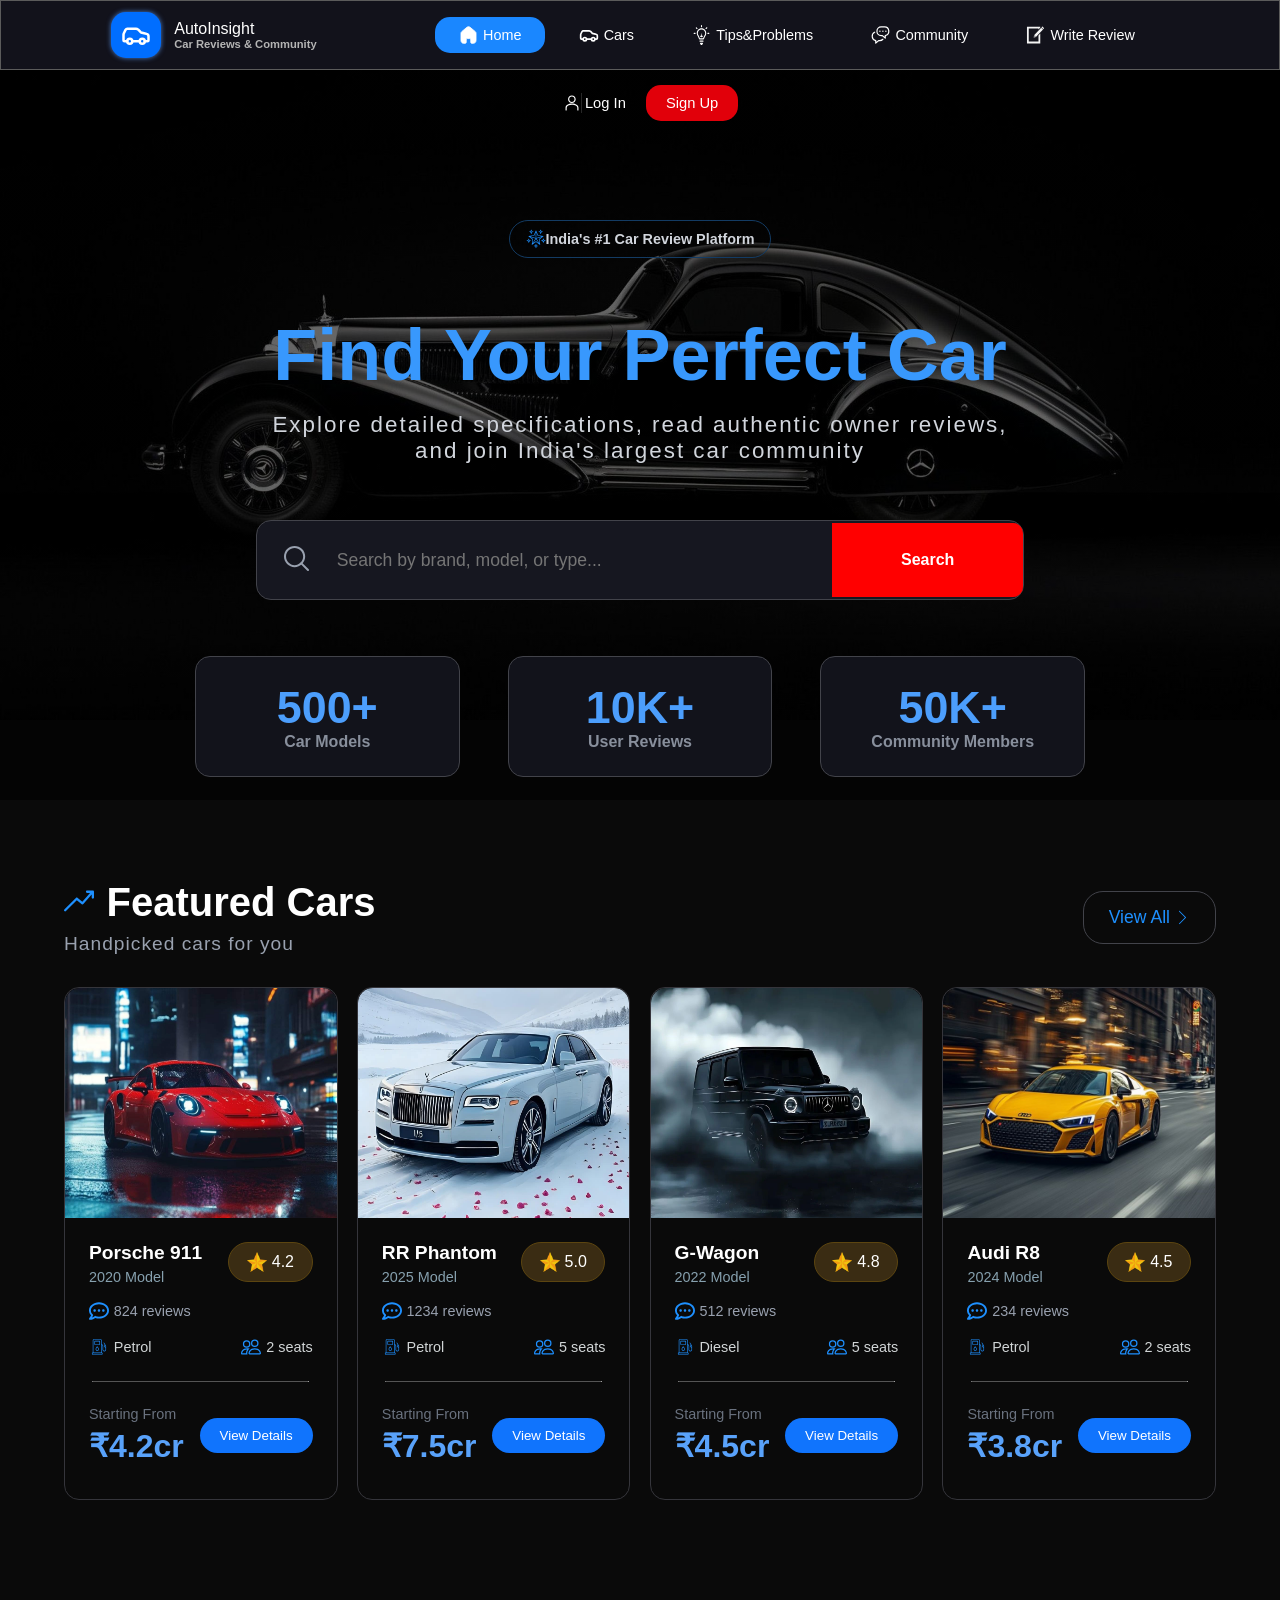
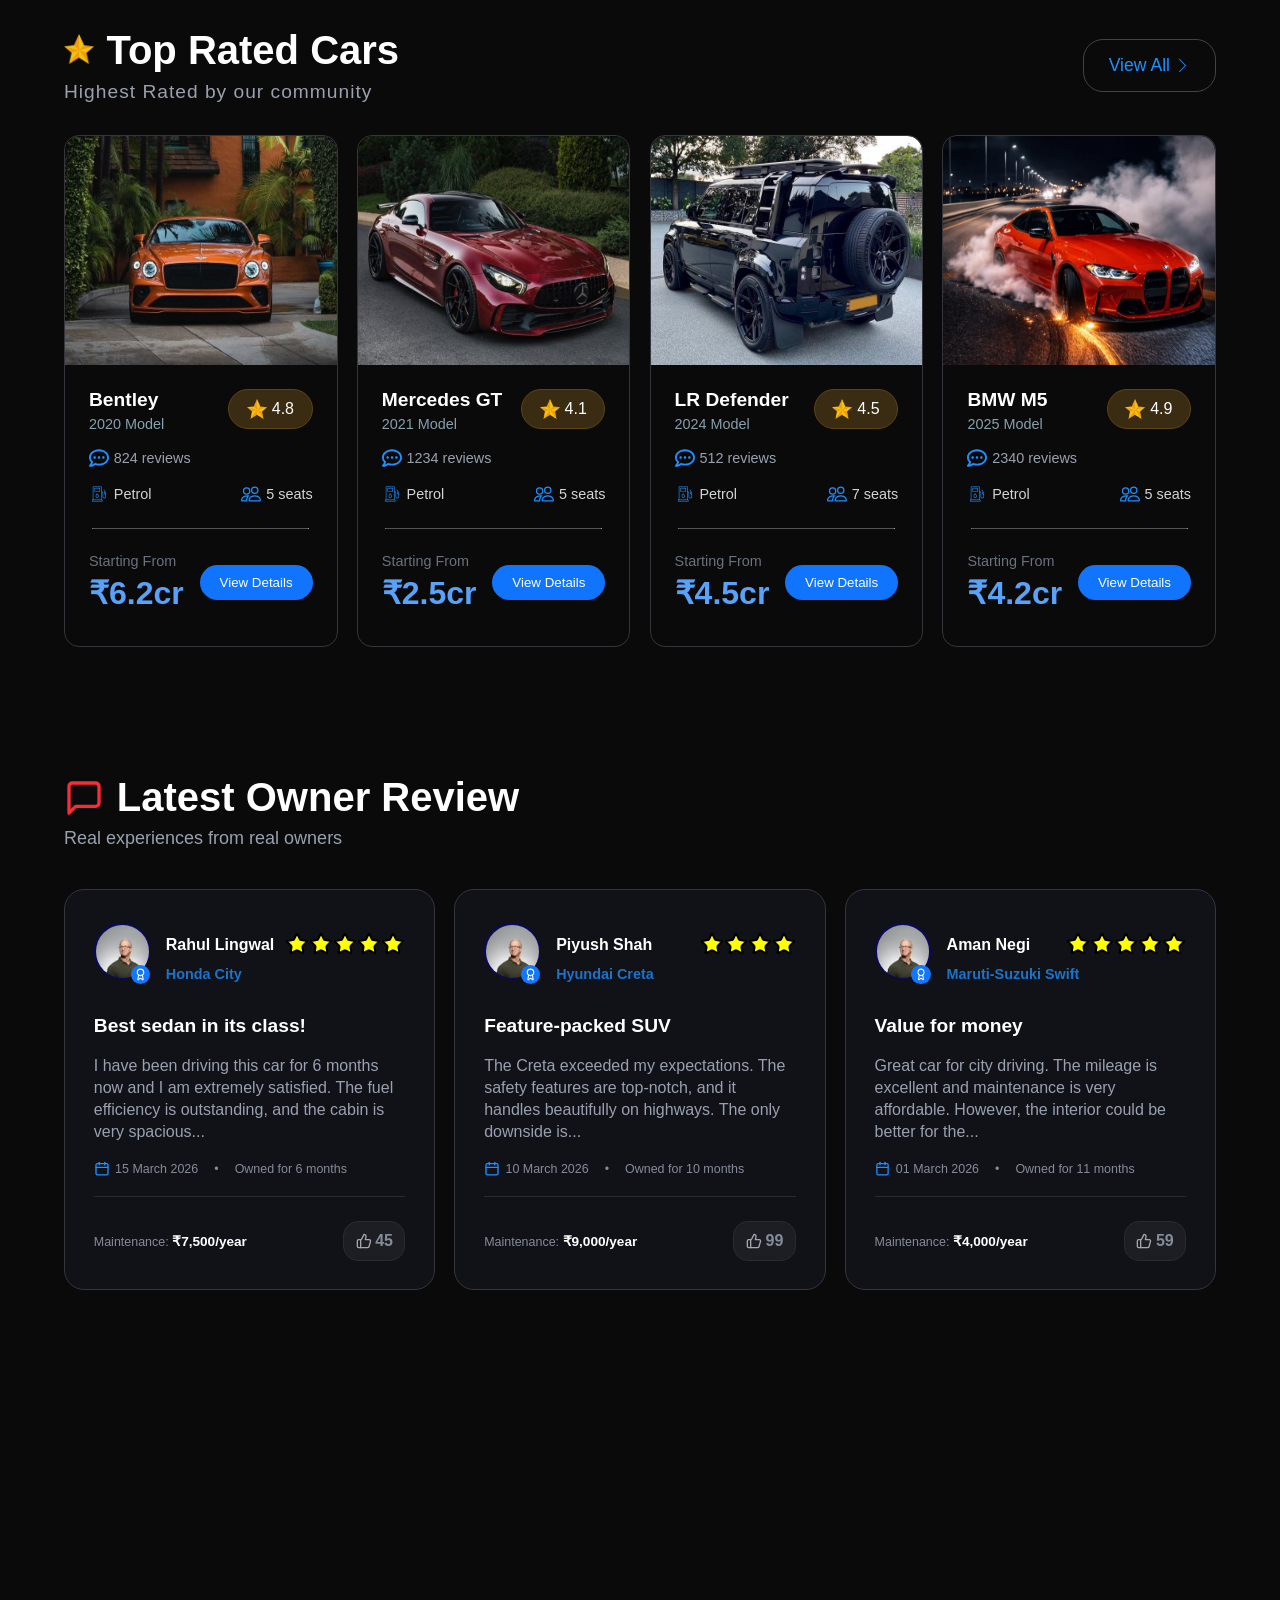
==== commit 8461ea37: "Add Latest Owner Review Section" ====
--- a/HTML/index.html
+++ b/HTML/index.html
@@ -4,17 +4,78 @@
 <head>
 	<meta charset="UTF-8" />
 	<meta name="viewport" content="width=device-width, initial-scale=1.0" />
-	<title>AutoInsight - Car Review Platform</title>
+	<title>AutoInsight</title>
 	<link rel="stylesheet" href="../CSS/style.css" />
 </head>
 
 <body>
-
-	<div id="header"></div>
-
+	<!-------------------- Navigation Bar -------------------->
+	<nav class="navbar">
+		<div class="navigation-bar-logo">
+			<a class="AutoInsight" href="../HTML/index.html">
+				<div>
+					<img class="icons" src="../Asset/Icons/car-ico.svg" alt="logo-image" />
+				</div>
+				<div>
+					<p>AutoInsight</p>
+					<p>Car Reviews & Community</p>
+				</div>
+			</a>
+		</div>
+
+		<div class="navigation-bar">
+			<ul class="navlist">
+				<li class="navlist-items">
+					<a href="#home">
+						<img class="icons" src="../Asset/Icons/home.svg" alt="" />
+						<p>Home</p>
+					</a>
+				</li>
+				<li class="navlist-items">
+					<a href="#car">
+						<img style="height: 19.2px; width: auto;" src="../Asset/Icons/car-ico.svg" alt="" />
+						<p>Cars</p>
+					</a>
+				</li>
+				<li class="navlist-items">
+					<a href="">
+						<img class="icons" src="../Asset/Icons/tips.svg" alt="" />
+						<p>Tips&Problems</p>
+					</a>
+				</li>
+				<li class="navlist-items">
+					<a href="">
+						<img class="icons" src="../Asset/Icons/chat.svg" alt="" />
+						<p>Community</p>
+					</a>
+				</li>
+				<li class="navlist-items">
+					<a href="">
+						<img class="icons" src="../Asset/Icons/review.svg" alt="" />
+						<p>Write Review</p>
+					</a>
+				</li>
+			</ul>
+		</div>
+
+		<div class="navbarButtons">
+			<a href="../HTML/logIn.html">
+				<button class="logInButton">
+					<img class="icons" src="../Asset/Icons/profile.svg" alt="" />
+					Log In
+				</button>
+			</a>
+
+			<a href="../HTML/logIn.html">
+				<button class="signUpButton">Sign Up</button>
+			</a>
+		</div>
+	</nav>
+
+	<!---------------- Hero Section ------------------->
 	<div class="hero-section" id="home">
 		<div class="review-platform">
-			<img src="../Asset/Icons/twinkleStars.svg" alt="Star Icon" />
+			<img src="../Asset/Icons/twinkleStars.svg" alt="" />
 			<p>India's #1 Car Review Platform</p>
 		</div>
 
@@ -28,7 +89,7 @@
 
 		<div class="search-car">
 			<button class="search-icon">
-				<img src="../Asset/Icons/search.svg" alt="Search Icon" />
+				<img src="../Asset/Icons/search.svg" alt="" />
 			</button>
 			<input type="search" placeholder="Search by brand, model, or type..." />
 			<button class="search-car-button">Search</button>
@@ -50,24 +111,25 @@
 		</div>
 	</div>
 
+	<!--------------------- Featured Cars ----------------------->
 	<div id="car" class="featured-cars">
 		<div class="view-all">
 			<div>
-				<img class="icons" src="../Asset/Icons/growth.svg" alt="Growth Icon" />
+				<img class="icons" src="../Asset/Icons/growth.svg" alt="" />
 				<h4>Featured Cars</h4>
 				<p>Handpicked cars for you</p>
 			</div>
 			<button>
 				View All
-				<img class="icons" src="../Asset/Icons/rightArrow.svg" alt="Greater Than Icon" />
+				<img class="icons" src="../Asset/Icons/rightArrow.svg" alt="" />
 			</button>
 		</div>
 
 		<div class="car-cardGrid">
 			<!-- Car1 -->
-			<div class="car-card">
+			<div class="car-card shadow">
 				<div class="car-img-container">
-					<img src="../Asset/Images/porsche.jpg" alt="Porsche 911 Car" />
+					<img src="../Asset/Images/porsche.jpg" alt="" />
 				</div>
 				<div class="car-details">
 					<div class="car-description">
@@ -78,24 +140,24 @@
 							</div>
 
 							<div class="ratings">
-								<img class="icons" src="../Asset/Icons/star.png" alt="Star Icon" />
+								<img class="icons" src="../Asset/Icons/star.png" alt="" />
 								<p>4.2</p>
 							</div>
 						</div>
 
 						<div class="reviews">
-							<img class="icons" src="../Asset/Icons/review-chat.svg" alt="Review Icon" />
+							<img class="icons" src="../Asset/Icons/review-chat.svg" alt="" />
 							<p>824 reviews</p>
 						</div>
 
 						<div class="fuel-and-capacity">
 							<div class="fuel">
-								<img class="icons" src="../Asset/Icons/fuel.svg" alt="Fuel Icon" />
+								<img class="icons" src="../Asset/Icons/fuel.svg" alt="" />
 								<p>Petrol</p>
 							</div>
 
 							<div class="seat-capacity">
-								<img class="icons" src="../Asset/Icons/people.svg" alt="People Icon" />
+								<img class="icons" src="../Asset/Icons/people.svg" alt="" />
 								<p>2 seats</p>
 							</div>
 						</div>
@@ -114,9 +176,9 @@
 			</div>
 
 			<!-- Car2 -->
-			<div class="car-card">
+			<div class="car-card shadow">
 				<div class="car-img-container">
-					<img src="../Asset/Images/rr.jpg" alt="Rolls Royce Phantom Car" />
+					<img src="../Asset/Images/rr.jpg" alt="" />
 				</div>
 				<div class="car-details">
 					<div class="car-description">
@@ -127,24 +189,24 @@
 							</div>
 
 							<div class="ratings">
-								<img class="icons" src="../Asset/Icons/star.png" alt="Star Icon" />
+								<img class="icons" src="../Asset/Icons/star.png" alt="" />
 								<p>5.0</p>
 							</div>
 						</div>
 
 						<div class="reviews">
-							<img class="icons" src="../Asset/Icons/review-chat.svg" alt="Review Icon" />
+							<img class="icons" src="../Asset/Icons/review-chat.svg" alt="" />
 							<p>1234 reviews</p>
 						</div>
 
 						<div class="fuel-and-capacity">
 							<div class="fuel">
-								<img class="icons" src="../Asset/Icons/fuel.svg" alt="Fuel Icon" />
+								<img class="icons" src="../Asset/Icons/fuel.svg" alt="" />
 								<p>Petrol</p>
 							</div>
 
 							<div class="seat-capacity">
-								<img class="icons" src="../Asset/Icons/people.svg" alt="People Icon" />
+								<img class="icons" src="../Asset/Icons/people.svg" alt="" />
 								<p>5 seats</p>
 							</div>
 						</div>
@@ -163,9 +225,9 @@
 			</div>
 
 			<!-- Car3 -->
-			<div class="car-card">
+			<div class="car-card shadow">
 				<div class="car-img-container">
-					<img src="../Asset/Images/gwagon.jpg" alt="Mercedes G Wagon Car" />
+					<img src="../Asset/Images/gwagon.jpg" alt="" />
 				</div>
 				<div class="car-details">
 					<div class="car-description">
@@ -176,24 +238,24 @@
 							</div>
 
 							<div class="ratings">
-								<img class="icons" src="../Asset/Icons/star.png" alt="Star Icon" />
+								<img class="icons" src="../Asset/Icons/star.png" alt="" />
 								<p>4.8</p>
 							</div>
 						</div>
 
 						<div class="reviews">
-							<img class="icons" src="../Asset/Icons/review-chat.svg" alt="Review Icon" />
+							<img class="icons" src="../Asset/Icons/review-chat.svg" alt="" />
 							<p>512 reviews</p>
 						</div>
 
 						<div class="fuel-and-capacity">
 							<div class="fuel">
-								<img class="icons" src="../Asset/Icons/fuel.svg" alt="Fuel Icon" />
+								<img class="icons" src="../Asset/Icons/fuel.svg" alt="" />
 								<p>Diesel</p>
 							</div>
 
 							<div class="seat-capacity">
-								<img class="icons" src="../Asset/Icons/people.svg" alt="People Icon" />
+								<img class="icons" src="../Asset/Icons/people.svg" alt="" />
 								<p>5 seats</p>
 							</div>
 						</div>
@@ -212,9 +274,9 @@
 			</div>
 
 			<!-- Car4 -->
-			<div class="car-card">
+			<div class="car-card shadow">
 				<div class="car-img-container">
-					<img src="../Asset/Images/audi.jpg" alt="Audi R8 Car" />
+					<img src="../Asset/Images/audi.jpg" alt="" />
 				</div>
 				<div class="car-details">
 					<div class="car-description">
@@ -225,24 +287,24 @@
 							</div>
 
 							<div class="ratings">
-								<img class="icons" src="../Asset/Icons/star.png" alt="Star Icon" />
+								<img class="icons" src="../Asset/Icons/star.png" alt="" />
 								<p>4.5</p>
 							</div>
 						</div>
 
 						<div class="reviews">
-							<img class="icons" src="../Asset/Icons/review-chat.svg" alt="Review Icon" />
+							<img class="icons" src="../Asset/Icons/review-chat.svg" alt="" />
 							<p>234 reviews</p>
 						</div>
 
 						<div class="fuel-and-capacity">
 							<div class="fuel">
-								<img class="icons" src="../Asset/Icons/fuel.svg" alt="Fuel Icon" />
+								<img class="icons" src="../Asset/Icons/fuel.svg" alt="" />
 								<p>Petrol</p>
 							</div>
 
 							<div class="seat-capacity">
-								<img class="icons" src="../Asset/Icons/people.svg" alt="People Icon" />
+								<img class="icons" src="../Asset/Icons/people.svg" alt="" />
 								<p>2 seats</p>
 							</div>
 						</div>
@@ -262,25 +324,25 @@
 		</div>
 	</div>
 
-
+	<!-------------------- Top rated Cars ---------------------------->
 	<div class="top-rated-cars">
 		<div class="view-all">
 			<div>
-				<img class="icons" src="../Asset/Icons/star.png" alt="Star Icon" />
+				<img class="icons" src="../Asset/Icons/star.png" alt="" />
 				<h4>Top Rated Cars</h4>
 				<p>Highest Rated by our community</p>
 			</div>
 			<button>
 				View All
-				<img class="icons" src="../Asset/Icons/rightArrow.svg" alt="Greater Than Icon" />
+				<img class="icons" src="../Asset/Icons/rightArrow.svg" alt="" />
 			</button>
 		</div>
 
 		<div class="car-cardGrid">
 			<!-- Car1 -->
-			<div class="car-card">
+			<div class="car-card shadow">
 				<div class="car-img-container">
-					<img src="../Asset/Images/bentley.jpg" alt="Bentley Flying Spur Car" />
+					<img src="../Asset/Images/bentley.jpg" alt="" />
 				</div>
 				<div class="car-details">
 					<div class="car-description">
@@ -291,24 +353,24 @@
 							</div>
 
 							<div class="ratings">
-								<img class="icons" src="../Asset/Icons/star.png" alt="Star Icon" />
+								<img class="icons" src="../Asset/Icons/star.png" alt="" />
 								<p>4.8</p>
 							</div>
 						</div>
 
 						<div class="reviews">
-							<img class="icons" src="../Asset/Icons/review-chat.svg" alt="Review Icon" />
+							<img class="icons" src="../Asset/Icons/review-chat.svg" alt="" />
 							<p>824 reviews</p>
 						</div>
 
 						<div class="fuel-and-capacity">
 							<div class="fuel">
-								<img class="icons" src="../Asset/Icons/fuel.svg" alt="Fuel Icon" />
+								<img class="icons" src="../Asset/Icons/fuel.svg" alt="" />
 								<p>Petrol</p>
 							</div>
 
 							<div class="seat-capacity">
-								<img class="icons" src="../Asset/Icons/people.svg" alt="People Icon" />
+								<img class="icons" src="../Asset/Icons/people.svg" alt="" />
 								<p>5 seats</p>
 							</div>
 						</div>
@@ -327,9 +389,9 @@
 			</div>
 
 			<!-- Car2 -->
-			<div class="car-card">
+			<div class="car-card shadow">
 				<div class="car-img-container">
-					<img src="../Asset/Images/mercedes.jpg" alt="Mercedes GT Car" />
+					<img src="../Asset/Images/mercedes.jpg" alt="" />
 				</div>
 				<div class="car-details">
 					<div class="car-description">
@@ -340,24 +402,24 @@
 							</div>
 
 							<div class="ratings">
-								<img class="icons" src="../Asset/Icons/star.png" alt="Star Icon" />
+								<img class="icons" src="../Asset/Icons/star.png" alt="" />
 								<p>4.1</p>
 							</div>
 						</div>
 
 						<div class="reviews">
-							<img class="icons" src="../Asset/Icons/review-chat.svg" alt="Review Icon" />
+							<img class="icons" src="../Asset/Icons/review-chat.svg" alt="" />
 							<p>1234 reviews</p>
 						</div>
 
 						<div class="fuel-and-capacity">
 							<div class="fuel">
-								<img class="icons" src="../Asset/Icons/fuel.svg" alt="Fuel Icon" />
+								<img class="icons" src="../Asset/Icons/fuel.svg" alt="" />
 								<p>Petrol</p>
 							</div>
 
 							<div class="seat-capacity">
-								<img class="icons" src="../Asset/Icons/people.svg" alt="People Icon" />
+								<img class="icons" src="../Asset/Icons/people.svg" alt="" />
 								<p>5 seats</p>
 							</div>
 						</div>
@@ -376,9 +438,9 @@
 			</div>
 
 			<!-- Car3 -->
-			<div class="car-card">
+			<div class="car-card shadow">
 				<div class="car-img-container">
-					<img src="../Asset/Images/defender.jpg" alt="Land Rover Defender Car" />
+					<img src="../Asset/Images/defender.jpg" alt="" />
 				</div>
 				<div class="car-details">
 					<div class="car-description">
@@ -389,24 +451,24 @@
 							</div>
 
 							<div class="ratings">
-								<img class="icons" src="../Asset/Icons/star.png" alt="Star Icon" />
+								<img class="icons" src="../Asset/Icons/star.png" alt="" />
 								<p>4.5</p>
 							</div>
 						</div>
 
 						<div class="reviews">
-							<img class="icons" src="../Asset/Icons/review-chat.svg" alt="Review Icon" />
+							<img class="icons" src="../Asset/Icons/review-chat.svg" alt="" />
 							<p>512 reviews</p>
 						</div>
 
 						<div class="fuel-and-capacity">
 							<div class="fuel">
-								<img class="icons" src="../Asset/Icons/fuel.svg" alt="Fuel Icon" />
+								<img class="icons" src="../Asset/Icons/fuel.svg" alt="" />
 								<p>Petrol</p>
 							</div>
 
 							<div class="seat-capacity">
-								<img class="icons" src="../Asset/Icons/people.svg" alt="People Icon" />
+								<img class="icons" src="../Asset/Icons/people.svg" alt="" />
 								<p>7 seats</p>
 							</div>
 						</div>
@@ -425,9 +487,9 @@
 			</div>
 
 			<!-- Car4 -->
-			<div class="car-card">
+			<div class="car-card shadow">
 				<div class="car-img-container">
-					<img src="../Asset/Images/bmw.jpg" alt="BMW M5 Car" />
+					<img src="../Asset/Images/bmw.jpg" alt="" />
 				</div>
 				<div class="car-details">
 					<div class="car-description">
@@ -438,24 +500,24 @@
 							</div>
 
 							<div class="ratings">
-								<img class="icons" src="../Asset/Icons/star.png" alt="Star Icon" />
+								<img class="icons" src="../Asset/Icons/star.png" alt="" />
 								<p>4.9</p>
 							</div>
 						</div>
 
 						<div class="reviews">
-							<img class="icons" src="../Asset/Icons/review-chat.svg" alt="Review Icon" />
+							<img class="icons" src="../Asset/Icons/review-chat.svg" alt="" />
 							<p>2340 reviews</p>
 						</div>
 
 						<div class="fuel-and-capacity">
 							<div class="fuel">
-								<img class="icons" src="../Asset/Icons/fuel.svg" alt="Fuel Icon" />
+								<img class="icons" src="../Asset/Icons/fuel.svg" alt="" />
 								<p>Petrol</p>
 							</div>
 
 							<div class="seat-capacity">
-								<img class="icons" src="../Asset/Icons/people.svg" alt="People Icon" />
+								<img class="icons" src="../Asset/Icons/people.svg" alt="" />
 								<p>5 seats</p>
 							</div>
 						</div>
@@ -475,56 +537,170 @@
 		</div>
 	</div>
 
-	<div class="join-us-container">
-		<div class="join-us">
-			<h4>Join Our Community Today</h4>
-			<p>Share your car ownership experience, help others make informed decisions, and connect with fellow car
-				enthusiasts.</p>
-			<div class="join-us-buttons">
-				<button class="join-us-create-account-button">Create Account</button>
-				<button class="join-us-write-review-button">Write Your Review</button>
+	<!----------------------- Latest Owner Reviews --------------------->
+	<div class="review-container">
+		<div class="review-head-content">
+			<h2 class="review-head-flex">
+				<img src="../Asset/Icons/message.svg" alt="icon">
+				Latest Owner Review
+			</h2>
+
+			<p>Real experiences from real owners</p>
+		</div>
+
+		<div class="review-cards-grid">
+			<div class="review-card shadow">
+				<div class="card-head-flex">
+					<div class="profile">
+						<img src="../Asset/Images/person1.jpg" alt="person">
+						<div class="batch">
+							<img src="../Asset/Icons/batch.svg" alt="batch">
+						</div>
+					</div>
+
+					<div class="review-head-container">
+						<div class="head-content-flex">
+							<h4>Rahul Lingwal</h4>
+							<div class="rating-flex">
+								<img src="../Asset/Icons/star.svg" alt="star">
+								<img src="../Asset/Icons/star.svg" alt="star">
+								<img src="../Asset/Icons/star.svg" alt="star">
+								<img src="../Asset/Icons/star.svg" alt="star">
+								<img src="../Asset/Icons/star.svg" alt="star">
+							</div>
+						</div>
+						<button>Honda City</button>
+					</div>
+				</div>
+
+				<h3>Best sedan in its class!</h3>
+				<p>I have been driving this car for 6 months now and I am extremely satisfied.
+					The fuel efficiency is outstanding, and the cabin is very spacious...
+				</p>
+
+				<div class="review-time-flex">
+					<div class="date-flex">
+						<img src="../Asset/Icons/date.svg" alt="date">
+						<span>15 March 2026</span>
+					</div>
+					<span>•</span>
+					<span>Owned for 6 months</span>
+				</div>
+
+				<div class="maintain-flex">
+					<div>
+						Maintenance:
+						<span class="price">₹7,500/year</span>
+					</div>
+					<button class="likes-flex">
+						<img src="../Asset/Icons/like.svg" alt="likes">
+						<span>45</span>
+					</button>
+				</div>
+			</div>
+
+			<div class="review-card shadow">
+				<div class="card-head-flex">
+					<div class="profile">
+						<img src="../Asset/Images/person1.jpg" alt="person">
+						<div class="batch">
+							<img src="../Asset/Icons/batch.svg" alt="batch">
+						</div>
+					</div>
+
+					<div class="review-head-container">
+						<div class="head-content-flex">
+							<h4>Piyush Shah</h4>
+							<div class="rating-flex">
+								<img src="../Asset/Icons/star.svg" alt="star">
+								<img src="../Asset/Icons/star.svg" alt="star">
+								<img src="../Asset/Icons/star.svg" alt="star">
+								<img src="../Asset/Icons/star.svg" alt="star">
+							</div>
+						</div>
+						<button>Hyundai Creta</button>
+					</div>
+				</div>
+
+				<h3>Feature-packed SUV</h3>
+				<p>The Creta exceeded my expectations.
+					The safety features are top-notch, and it handles beautifully on highways. The only
+					downside is...
+				</p>
+
+				<div class="review-time-flex">
+					<div class="date-flex">
+						<img src="../Asset/Icons/date.svg" alt="date">
+						<span>10 March 2026</span>
+					</div>
+					<span>•</span>
+					<span>Owned for 10 months</span>
+				</div>
+
+				<div class="maintain-flex">
+					<div>
+						Maintenance:
+						<span class="price">₹9,000/year</span>
+					</div>
+					<button class="likes-flex">
+						<img src="../Asset/Icons/like.svg" alt="likes">
+						<span>99</span>
+					</button>
+				</div>
+			</div>
+
+			<div class="review-card shadow">
+				<div class="card-head-flex">
+					<div class="profile">
+						<img src="../Asset/Images/person1.jpg" alt="person">
+						<div class="batch">
+							<img src="../Asset/Icons/batch.svg" alt="batch">
+						</div>
+					</div>
+
+					<div class="review-head-container">
+						<div class="head-content-flex">
+							<h4>Aman Negi</h4>
+							<div class="rating-flex">
+								<img src="../Asset/Icons/star.svg" alt="star">
+								<img src="../Asset/Icons/star.svg" alt="star">
+								<img src="../Asset/Icons/star.svg" alt="star">
+								<img src="../Asset/Icons/star.svg" alt="star">
+								<img src="../Asset/Icons/star.svg" alt="star">
+							</div>
+						</div>
+						<button>Maruti-Suzuki Swift</button>
+					</div>
+				</div>
+
+				<h3>Value for money</h3>
+				<p>Great car for city driving.
+					The mileage is excellent and maintenance is very affordable. However, the
+					interior could be better for the...
+				</p>
+
+				<div class="review-time-flex">
+					<div class="date-flex">
+						<img src="../Asset/Icons/date.svg" alt="date">
+						<span>01 March 2026</span>
+					</div>
+					<span>•</span>
+					<span>Owned for 11 months</span>
+				</div>
+
+				<div class="maintain-flex">
+					<div>
+						Maintenance:
+						<span class="price">₹4,000/year</span>
+					</div>
+					<button class="likes-flex">
+						<img src="../Asset/Icons/like.svg" alt="likes">
+						<span>59</span>
+					</button>
+				</div>
 			</div>
 		</div>
 	</div>
-
-	<footer class="footer">
-		<div class="upper-footer">
-			<div class="upper-footer-section">
-				<h3>AutoInsight</h3>
-				<p>India's most trusted car review and community platform</p>
-			</div>
-			<div class="upper-footer-section">
-				<h4>Quick Links</h4>
-				<ul class="footer-list">
-					<li><a href="#car">Browse Cars</a></li>
-					<li><a href="../HTML/review.html">Write Review</a></li>
-					<li><a href="#">Community Forum</a></li>
-				</ul>
-			</div>
-			<div class="upper-footer-section">
-				<h4>Resources</h4>
-				<ul class="footer-list">
-					<li><a href="#">Tips & Problems</a></li>
-					<li><a href="#">Buying Guide</a></li>
-					<li><a href="#">Car Comparisions</a></li>
-				</ul>
-			</div>
-			<div class="upper-footer-section">
-				<h4>Legal</h4>
-				<ul class="footer-list">
-					<li><a href="#">Privacy Policy</a></li>
-					<li><a href="#">Terms Of Servie</a></li>
-					<li><a href="#">Contact Us</a></li>
-				</ul>
-			</div>
-		</div>
-		<hr class="footer-hr">
-		<div class="lower-footer">
-			<p>&copy 2026 AutoInsight. All rights reserved. Made with 💖 for car enthusiasts.</p>
-		</div>
-	</footer>
-
-	<script src="../JS/include.js"></script>
 </body>
 
 </html>
--- a/CSS/style.css
+++ b/CSS/style.css
@@ -1,648 +1,690 @@
 *,
 ::after,
 ::before {
-	padding: 0;
-	margin: 0;
-	box-sizing: border-box;
+  padding: 0;
+  margin: 0;
+  box-sizing: border-box;
 }
 
 body {
-	color: white;
-	background-color: rgb(10, 10, 10);
-	font-family: "Nunito Sans", Arial, Helvetica, sans-serif;
+  height: 10000px;
+  font-family: Arial, sans-serif;
+  background-color: rgb(10, 10, 10);
+  color: white;
+  font-family: "Nunito Sans", Arial, Helvetica, sans-serif;
+  scroll-behavior: smooth;
 }
 
 html {
-	scroll-behavior: smooth;
+  scroll-behavior: smooth;
 }
 
 /* HEADER OF THE PAGE */
 
 .icons {
-	width: 20px;
+  width: 20px;
 }
 
 .navbar {
-	height: 70px;
-	padding: 0 3.5rem;
-	background-color: rgb(18, 18, 27);
-	color: white;
-	border: 1px solid rgb(91, 91, 91);
-
-	display: flex;
-	flex-wrap: wrap;
-	align-items: center;
-	justify-content: space-around;
-
-	position: fixed;
-	top: 0;
-	left: 0;
-	right: 0;
-	z-index: 1000;
+  height: 70px;
+  padding: 0 3.5rem;
+  background-color: rgb(18, 18, 27);
+  color: white;
+  border: 1px solid rgb(91, 91, 91);
+
+  display: flex;
+  flex-wrap: wrap;
+  align-items: center;
+  justify-content: space-around;
+
+  position: fixed;
+  top: 0;
+  left: 0;
+  right: 0;
+  z-index: 1000;
 }
 
 .navigation-bar-logo {
-	height: 100%;
-	border-radius: 20px;
-	padding: 5px 0;
-	transition: background-color 0.15s ease;
+  height: 100%;
+  border-radius: 20px;
+  padding: 5px 0;
+  transition: background-color 0.15s;
 }
 
 .navlist li:first-child {
-	background-color: blue;
+  background-color: blue;
 }
 
 .AutoInsight {
-	height: 100%;
-	text-decoration: none;
-	color: white;
-	padding: 0 15px;
-
-	display: flex;
-	flex-wrap: wrap;
-	align-items: center;
-	gap: 0.2rem;
+  height: 100%;
+  text-decoration: none;
+  color: white;
+  padding: 0 15px;
+
+  display: flex;
+  flex-wrap: wrap;
+  align-items: center;
+  gap: 0.2rem;
 }
 
 .AutoInsight div:first-child {
-	height: 80%;
-	width: auto;
-	background-color: rgb(0, 110, 255);
-	border-radius: 15px;
-	box-shadow: 0 0 5px rgb(77, 126, 201);
-
-	display: flex;
-	align-items: center;
-	padding: 10px;
-	margin-right: 10px;
+  height: 80%;
+  width: auto;
+  background-color: rgb(0, 110, 255);
+  border-radius: 15px;
+  box-shadow: 0 0 5px rgb(77, 126, 201);
+
+  display: flex;
+  align-items: center;
+  padding: 10px;
+  margin-right: 10px;
 }
 
 .AutoInsight div img {
-	width: 30px;
+  width: 30px;
 }
 
 .AutoInsight .AutoInsight div p:first-child {
-	font-size: 1.1rem;
-	font-weight: 800;
-	letter-spacing: 1.2px;
-	text-align: center;
+  font-size: 1.1rem;
+  font-weight: 800;
+  letter-spacing: 1.2px;
+  text-align: center;
 }
 
 .AutoInsight div p:last-child {
-	font-size: 0.7rem;
-	font-weight: bold;
-	color: rgb(181, 181, 181);
+  font-size: 0.7rem;
+  font-weight: bold;
+  color: rgb(181, 181, 181);
 }
 
 .navigation-bar {
-	height: 100%;
+  height: 100%;
 }
 
 .navlist {
-	padding: 0 20px;
-	height: 100%;
-	list-style-type: none;
-	display: flex;
-	flex-wrap: wrap;
-	align-items: center;
-	justify-content: space-between;
+  padding: 0 20px;
+  height: 100%;
+  list-style-type: none;
+  display: flex;
+  flex-wrap: wrap;
+  align-items: center;
+  justify-content: space-between;
 }
 
 .navlist li {
-	display: flex;
-	flex-wrap: wrap;
+  display: flex;
+  flex-wrap: wrap;
 }
 
 .navlist-items {
-	margin: 0 5px;
-	border-radius: 20px;
-	font-weight: 500;
-	transition: background-color 0.15s ease;
+  padding: 0.5rem 1.5rem;
+  border-radius: 15px;
+  font-weight: 500;
+  transition: background-color 0.15s;
+  margin: 0 5px;
+}
+
+.navlist-items a {
+  font-weight: 500;
+  text-decoration: none;
+  font-size: 0.9rem;
+  color: white;
+  display: flex;
+  align-items: center;
+}
+
+.navlist li:first-child {
+  background-color: rgb(26, 135, 255);
 }
 
 .navlist-items:hover {
-	background-color: rgb(42, 42, 50);
-}
-
-.navlist-items a {
-	padding: 0.5rem 1.5rem;
-	font-weight: 500;
-	text-decoration: none;
-	font-size: 0.9rem;
-	color: white;
-	display: flex;
-	align-items: center;
-}
-
-.navlist li:first-child {
-	background-color: rgb(26, 135, 255);
+  background-color: rgb(42, 42, 50);
 }
 
 .navlist-items img {
-	width: 1.2rem;
-	margin-right: 5px;
-	vertical-align: middle;
+  width: 1.2rem;
+  margin-right: 5px;
+  vertical-align: middle;
 }
 
 .navbarButtons {
-	height: 100%;
-	display: flex;
-	flex-wrap: wrap;
-	align-items: center;
-	gap: 10px;
+  height: 100%;
+  display: flex;
+  flex-wrap: wrap;
+  align-items: center;
 }
 
 .navbarButtons a {
-	text-decoration: none;
+  text-decoration: none;
 }
 
 .navbarButtons button {
-	padding: 10px 20px;
-	border-radius: 20px;
-	font-size: 0.92rem;
-	font-weight: 500;
-
-	display: flex;
-	align-items: center;
-	gap: 0.2rem;
-	cursor: pointer;
+  padding: 10px 20px;
+  border-radius: 15px;
+  font-size: 0.92rem;
+  font-weight: 500;
+
+  display: flex;
+  align-items: center;
+  gap: 0.2rem;
+  cursor: pointer;
 }
 
 .logInButton {
-	background-color: transparent;
-	color: white;
-	border: none;
-	transition: background-color 0.15s ease;
-}
-
-.logInButton:hover {
-	background-color: rgb(42, 42, 50);
+  background-color: transparent;
+  color: white;
+  border: none;
 }
 
 .signUpButton {
-	background-color: rgb(225, 0, 10);
-	color: white;
-	border: none;
+  background-color: rgb(225, 0, 10);
+  color: white;
+  border: none;
+  transition: background-color 0.15s;
 }
 
 .hero-section {
-	height: 800px;
-	width: auto;
-	padding-top: 220px;
-	background:
-		linear-gradient(rgba(0, 0, 0, 0.6), rgba(0, 0, 0, 0.6)),
-		url(../Asset/Images/carBackground.jpg);
-	background-repeat: no-repeat;
-	background-size: contain;
-
-	display: flex;
-	flex-direction: column;
-	align-items: center;
-	justify-content: start;
-	gap: 3.5rem;
+  height: 800px;
+  width: auto;
+  padding-top: 220px;
+  background:
+    linear-gradient(rgba(0, 0, 0, 0.6), rgba(0, 0, 0, 0.6)),
+    url(../Asset/Images/carBackground.jpg);
+  background-repeat: no-repeat;
+  background-size: contain;
+
+  display: flex;
+  flex-direction: column;
+  align-items: center;
+  justify-content: start;
+  gap: 3.5rem;
 }
 
 .review-platform {
-	font-size: 0.9rem;
-	padding: 0.5rem 1rem;
-	color: white;
-	border: 1px solid rgb(19, 59, 99);
-	border-radius: 2rem;
-
-	display: flex;
-	width: fit-content;
-	align-items: center;
+  font-size: 0.9rem;
+  padding: 0.5rem 1rem;
+  color: white;
+  border: 1px solid rgb(19, 59, 99);
+  border-radius: 2rem;
+
+  display: flex;
+  width: fit-content;
+  align-items: center;
 }
 
 .review-platform img {
-	width: 20px;
+  width: 20px;
 }
 
 .review-platform p {
-	color: rgb(209, 213, 220);
-	font-weight: bold;
+  color: rgb(209, 213, 220);
+  font-weight: bold;
 }
 
 .hero-section-text {
-	width: 60%;
-	margin: 0 auto;
-	text-align: center;
-
-	display: flex;
-	flex-direction: column;
-	align-items: center;
-	justify-content: center;
-	gap: 1rem;
+  width: 60%;
+  margin: 0 auto;
+  text-align: center;
+
+  display: flex;
+  flex-direction: column;
+  align-items: center;
+  justify-content: center;
+  gap: 1rem;
 }
 
 .hero-section-text h3 {
-	font-size: 4.5rem;
-	font-weight: bolder;
-	color: rgb(56, 152, 253);
+  font-size: 4.5rem;
+  font-weight: bolder;
+  color: rgb(56, 152, 253);
 }
 
 .hero-section-text p {
-	font-size: 1.4rem;
-	letter-spacing: 2px;
-	color: rgb(209, 213, 220);
+  font-size: 1.4rem;
+  letter-spacing: 2px;
+  color: rgb(209, 213, 220);
 }
 
 .search-car {
-	width: 60%;
-	height: 80px;
-	background-color: rgb(22, 23, 32);
-	border: 1px solid rgb(66, 67, 74);
-	border-radius: 15px;
-
-	display: flex;
-	align-items: center;
-	justify-content: start;
+  width: 60%;
+  height: 80px;
+  background-color: rgb(22, 23, 32);
+  border: 1px solid rgb(66, 67, 74);
+  border-radius: 15px;
+
+  display: flex;
+  align-items: center;
+  justify-content: start;
 }
 
 .search-icon {
-	height: 100%;
-	width: 5rem;
-	background-color: transparent;
-	border: none;
-	cursor: pointer;
+  height: 100%;
+  width: 5rem;
+  background-color: transparent;
+  border: none;
+  cursor: pointer;
 }
 
 .search-car img {
-	width: 25px;
+  width: 25px;
 }
 
 .search-car input {
-	height: 100%;
-	width: 65%;
-	background-color: transparent;
-	color: white;
-	padding: 15px 0;
-	border: none;
-	font-size: 1.1rem;
+  height: 100%;
+  width: 65%;
+  background-color: transparent;
+  color: white;
+  padding: 15px 0;
+  border: none;
+  font-size: 1.1rem;
 }
 
 .search-car input:focus {
-	outline: none;
+  outline: none;
 }
 
 .search-car-button {
-	width: 25%;
-	height: 95%;
-	background-color: red;
-	border: none;
-	border-top-right-radius: 10px;
-	border-bottom-right-radius: 10px;
-
-	color: white;
-	font-size: 1rem;
-	font-weight: bold;
+  width: 25%;
+  height: 95%;
+  background-color: red;
+  border: none;
+  border-top-right-radius: 10px;
+  border-bottom-right-radius: 10px;
+
+  color: white;
+  font-size: 1rem;
+  font-weight: bold;
 }
 
 .description-grid {
-	display: grid;
-	grid-template-columns: 1fr 1fr 1fr;
-	gap: 3rem;
+  display: grid;
+  grid-template-columns: 1fr 1fr 1fr;
+  gap: 3rem;
 }
 
 .description-grid div {
-	padding: 25px 50px;
-	background-color: rgb(18, 19, 27);
-	border-radius: 15px;
-	border: 1px solid rgb(66, 67, 74);
-	text-align: center;
+  padding: 25px 50px;
+  background-color: rgb(18, 19, 27);
+  border-radius: 15px;
+  border: 1px solid rgb(66, 67, 74);
+  text-align: center;
 }
 
 .description-grid div h4 {
-	color: rgb(76, 158, 252);
-	font-size: 2.8rem;
+  color: rgb(76, 158, 252);
+  font-size: 2.8rem;
 }
 
 .description-grid div p {
-	color: rgb(136, 143, 156);
-	font-weight: bold;
+  color: rgb(136, 143, 156);
+  font-weight: bold;
 }
 
 .featured-cars {
-	padding: 5rem 0;
+  padding: 5rem 0;
 }
 
 .view-all {
-	padding: 0 4rem;
-	display: flex;
-	align-items: center;
-	justify-content: space-between;
+  padding: 0 4rem;
+  display: flex;
+  align-items: center;
+  justify-content: space-between;
 }
 
 .view-all div img {
-	width: 30px;
+  width: 30px;
 }
 
 .view-all h4 {
-	margin-left: 0.5rem;
-	margin-bottom: 0.5rem;
-	display: inline-block;
-	font-weight: bold;
-	font-size: 2.5rem;
+  margin-left: 0.5rem;
+  margin-bottom: 0.5rem;
+  display: inline-block;
+  font-weight: bold;
+  font-size: 2.5rem;
 }
 
 .view-all p {
-	color: rgb(153, 161, 175);
-	font-size: 1.2rem;
-	letter-spacing: 1px;
+  color: rgb(153, 161, 175);
+  font-size: 1.2rem;
+  letter-spacing: 1px;
 }
 
 .view-all button {
-	padding: 15px 25px;
-	color: rgb(30, 144, 255);
-	background-color: transparent;
-	border-radius: 20px;
-	border: 1px solid rgb(66, 67, 74);
-	font-size: 1.1rem;
-	display: flex;
-	align-items: center;
-	cursor: pointer;
+  padding: 15px 25px;
+  color: rgb(30, 144, 255);
+  background-color: transparent;
+  border-radius: 20px;
+  border: 1px solid rgb(66, 67, 74);
+  font-size: 1.1rem;
+  display: flex;
+  align-items: center;
+  cursor: pointer;
 }
 
 .view-all button img {
-	width: 15px;
-	margin-left: 5px;
+  width: 15px;
+  margin-left: 5px;
 }
 
 .car-cardGrid {
-	margin-top: 2rem;
-	padding: 0 4rem;
-	display: grid;
-	grid-template-columns: 1fr 1fr 1fr 1fr;
-	gap: 1.2rem;
+  margin-top: 2rem;
+  padding: 0 4rem;
+  display: grid;
+  grid-template-columns: 1fr 1fr 1fr 1fr;
+  gap: 1.2rem;
 }
 
 .car-card {
-	border: 1px solid rgb(53, 53, 59);
-	border-radius: 15px;
-	cursor: pointer;
+  border: 1px solid rgb(53, 53, 59);
+  border-radius: 15px;
+  cursor: pointer;
+  transition: transform 0.7s ease;
+  overflow: hidden;
+}
+
+.car-card:hover img {
+  transform: scale(1.025);
 }
 
 .car-img-container {
-	height: 45%;
+  height: 45%;
 }
 
 .car-img-container img {
-	border-top-left-radius: 15px;
-	border-top-right-radius: 15px;
-	width: 100%;
-	height: 100%;
+  border-top-left-radius: 15px;
+  border-top-right-radius: 15px;
+  width: 100%;
+  height: 100%;
 }
 
 .car-details {
-	height: 55%;
+  height: 55%;
 }
 
 .car-description {
-	padding: 1.5rem;
-	display: flex;
-	flex-direction: column;
-	justify-content: start;
-	gap: 1rem;
+  padding: 1.5rem;
+  display: flex;
+  flex-direction: column;
+  justify-content: start;
+  gap: 1rem;
 }
 
 .car-description > div:first-child {
-	display: flex;
-	justify-content: space-between;
+  display: flex;
+  justify-content: space-between;
 }
 
 .car-name p:first-child {
-	font-size: 1.2rem;
-	font-weight: bold;
-	color: white;
-	margin-bottom: 0.3rem;
+  font-size: 1.2rem;
+  font-weight: bold;
+  color: white;
+  margin-bottom: 0.3rem;
 }
 
 .car-name p:last-child {
-	font-size: 0.9rem;
-	color: rgb(135, 161, 175);
+  font-size: 0.9rem;
+  color: rgb(135, 161, 175);
 }
 
 .ratings {
-	height: 40px;
-	background-color: rgb(58, 44, 19);
-	border: 1px solid rgb(92, 69, 16);
-	border-radius: 20px;
-	padding: 0.5rem 1.1rem;
-	display: flex;
-	align-items: center;
-	gap: 5px;
+  height: 40px;
+  background-color: rgb(58, 44, 19);
+  border: 1px solid rgb(92, 69, 16);
+  border-radius: 20px;
+  padding: 0.5rem 1.1rem;
+  display: flex;
+  align-items: center;
+  gap: 5px;
 }
 
 .reviews {
-	font-size: 0.9rem;
-	color: rgb(153, 161, 175);
+  font-size: 0.9rem;
+  color: rgb(153, 161, 175);
 }
 
 .fuel-and-capacity {
-	font-size: 0.9rem;
-	color: rgb(209, 213, 214);
-	display: flex;
-	justify-content: space-between;
+  font-size: 0.9rem;
+  color: rgb(209, 213, 214);
+  display: flex;
+  justify-content: space-between;
 }
 
 .fuel,
 .seat-capacity,
 .reviews {
-	display: flex;
-	justify-content: start;
-	align-items: center;
+  display: flex;
+  justify-content: start;
+  align-items: center;
 }
 
 .fuel img,
 .seat-capacity img,
 .reviews img {
-	margin-right: 0.3rem;
+  margin-right: 0.3rem;
 }
 
 hr {
-	margin: 0 auto;
-	width: 80%;
-	border-top: 1px solid rgb(52, 52, 52);
-	border-bottom: none;
+  margin: 0 auto;
+  width: 80%;
+  border-top: 1px solid rgb(84, 84, 84);
+  border-bottom: none;
 }
 
 .car-price {
-	padding: 1.5rem;
-	margin-bottom: 2rem;
-	display: flex;
-	justify-content: space-between;
-	align-items: center;
+  padding: 1.5rem;
+  margin-bottom: 2rem;
+  display: flex;
+  justify-content: space-between;
+  align-items: center;
 }
 
 .cost p:first-child {
-	font-size: 0.9rem;
-	color: rgb(106, 114, 127);
-	margin-bottom: 5px;
+  font-size: 0.9rem;
+  color: rgb(106, 114, 127);
+  margin-bottom: 5px;
 }
 
 .cost p:last-child {
-	font-size: 2rem;
-	font-weight: bold;
-	color: rgb(89, 162, 250);
+  font-size: 2rem;
+  font-weight: bold;
+  color: rgb(89, 162, 250);
 }
 
 .view-details {
-	padding: 10px 20px;
-	background-color: rgb(16, 116, 253);
-	color: white;
-	border: none;
-	border-radius: 20px;
-	cursor: pointer;
+  padding: 10px 20px;
+  background-color: rgb(16, 116, 253);
+  color: white;
+  border: none;
+  border-radius: 20px;
+  cursor: pointer;
 }
 
 .top-rated-cars {
-	margin-top: 3rem;
-	margin-bottom: 10rem;
-}
-
-.join-us-container {
-	background: linear-gradient(90deg, rgb(12, 23, 34), rgb(10, 11, 12));
-	padding: 1rem 0;
-	margin-bottom: 5rem;
-}
-
-.join-us {
-	margin: 4rem;
-	padding: 3.5rem;
-	background-color: rgb(19, 20, 30);
-	border: 1px solid rgb(66, 67, 74);
-	border-radius: 20px;
-	box-shadow: 0 0 10px 7px rgb(14, 41, 65);
-
-	display: flex;
-	flex-direction: column;
-	align-items: center;
-	justify-content: space-around;
-	gap: 2rem;
-}
-
-.join-us h4 {
-	color: white;
-	font-size: 2.5rem;
-	font-weight: bold;
-}
-
-.join-us p {
-	text-align: center;
-	padding: 0 10rem;
-	letter-spacing: 1px;
-	color: rgb(209, 213, 220);
-	font-size: 1.3rem;
-}
-
-.join-us-buttons button {
-	padding: 20px 40px;
-	margin: 0 10px;
-	color: white;
-	font-size: 0.9rem;
-	font-weight: bold;
-	border-radius: 15px;
-	cursor: pointer;
-}
-
-.join-us-create-account-button {
-	background-color: transparent;
-	border: 1px solid rgb(53, 53, 59);
-	transition: all 0.15s ease;
-}
-
-.join-us-create-account-button:hover {
-	background-color: rgb(67, 67, 75);
-	border: 1px solid rgb(30, 144, 255);
-	box-shadow: 0 7px 10px rgb(23, 62, 107);
-}
-
-.join-us-write-review-button {
-	background-color: rgb(227, 0, 11);
-	border: 1px solid rgb(227, 0, 11);
-	transition: all 0.15s ease;
-}
-
-.join-us-write-review-button:hover {
-	box-shadow: 0 5px 15px rgb(183, 33, 41);
-}
-
-.footer {
-	padding: 3.5rem;
-	background: linear-gradient(
-		135deg,
-		rgb(20, 20, 29),
-		rgb(14, 14, 22) 40%,
-		rgb(11, 11, 16) 95%
-	);
-	border: 1px solid rgb(39, 39, 46);
-}
-
-.upper-footer {
-	display: grid;
-	grid-template-columns: 1fr 1fr 1fr 1fr;
-	gap: 3rem;
-	padding-top: 1rem;
-	padding-bottom: 1rem;
-}
-
-.upper-footer-section h3 {
-	font-size: 1.3rem;
-	font-weight: bold;
-	color: white;
-	padding-bottom: 1rem;
-}
-
-.upper-footer-section p {
-	color: rgb(120, 137, 143);
-	font-size: 0.9rem;
-	font-weight: bold;
-	line-height: 20px;
-}
-
-.upper-footer-section h4 {
-	font-size: 1.2rem;
-	font-weight: bold;
-	color: white;
-	padding-bottom: 1.5rem;
-}
-
-.footer-list {
-	display: flex;
-	flex-direction: column;
-	align-items: start;
-	justify-content: start;
-	gap: 1rem;
-}
-
-.footer-list li {
-	list-style-type: none;
-	cursor: pointer;
-}
-
-.footer-list li a {
-	text-decoration: none;
-	font-size: 0.9rem;
-	font-weight: bold;
-	color: rgb(161, 166, 181);
-	transition: color 0.15s ease;
-}
-
-.footer-list li a:hover {
-	color: rgb(30, 144, 255);
-}
-
-.footer-hr {
-	width: 95%;
-	margin: 2rem auto;
-}
-
-.lower-footer {
-	text-align: center;
-}
-
-.lower-footer p {
-	color: rgb(106, 114, 130);
-	font-size: 0.9rem;
-	font-weight: bold;
-}
+  margin: 3rem 0;
+}
+
+/* ----------------- Latest Owner Review -------------------- */
+.review-container {
+  margin: auto;
+  max-width: 94vw;
+  padding: 5rem 1.6rem;
+}
+
+.review-head-flex {
+  display: flex;
+  align-items: center;
+  gap: 0.8rem;
+  font-weight: bold;
+  font-size: 2.5rem;
+  margin-bottom: 0.5rem;
+}
+
+.review-head-flex img {
+  height: 40px;
+}
+
+.review-head-content p {
+  font-size: 1.125rem;
+  color: #99a1af;
+}
+
+.review-head-content {
+  margin-bottom: 2.5rem;
+}
+
+.review-cards-grid {
+  display: grid;
+  grid-template-columns: 1fr 1fr 1fr;
+  gap: 1.2rem;
+}
+
+.review-card {
+  border: 1px solid rgb(53, 53, 59);
+  border-radius: 20px;
+  padding: 1.8rem;
+  background-color: rgba(20, 20, 30, 0.7);
+  transition: all 0.3s ease;
+}
+
+.shadow:hover {
+  transform: translateY(-4px);
+  box-shadow: 0 18px 22px rgba(40, 60, 95, 0.3);
+}
+
+.card-head-flex {
+  display: flex;
+  align-items: center;
+  gap: 1rem;
+  margin-bottom: 2rem;
+}
+
+.profile {
+  position: relative;
+  width: 3.5rem;
+  height: 3.5rem;
+  border-radius: 50%;
+  border: 2px solid rgb(8, 8, 105);
+}
+
+.profile img {
+  width: 3.3rem;
+  height: 3.3rem;
+  border-radius: 50%;
+  object-fit: cover;
+}
+
+.batch {
+  position: absolute;
+  background-color: #1277fd;
+  padding: 0.2rem;
+  border-radius: 50%;
+  display: flex;
+  align-items: center;
+  top: 40px;
+  right: -2px;
+}
+
+.batch img {
+  width: 0.8rem;
+  height: 0.8rem;
+}
+
+.review-head-container {
+  width: 100%;
+}
+
+.head-content-flex {
+  display: flex;
+  align-items: center;
+  justify-content: space-between;
+  margin-bottom: 0.6rem;
+}
+
+.head-content-flex h4 {
+  font-weight: 700;
+  margin-top: 1rem;
+}
+
+.rating-flex {
+  display: flex;
+}
+
+.head-content-flex img {
+  margin-top: 0.8rem;
+}
+
+.review-head-container button {
+  background: none;
+  border: none;
+  color: #1b73ca;
+  font-weight: bold;
+  font-size: 0.9rem;
+  cursor: pointer;
+}
+
+.review-card h3 {
+  font-weight: bold;
+  font-size: 1.2rem;
+  margin-bottom: 1.1rem;
+}
+
+.review-card p {
+  margin-bottom: 1.1rem;
+  line-height: 22px;
+  color: #99a1af;
+}
+
+.review-time-flex {
+  display: flex;
+  align-items: center;
+  color: #858c99;
+  font-size: 0.78rem;
+  margin-bottom: 1.25rem;
+  gap: 1rem;
+}
+
+.date-flex {
+  display: flex;
+  align-items: center;
+  gap: 0.34rem;
+}
+
+.date-flex img {
+  width: 0.99rem;
+}
+
+.maintain-flex {
+  display: flex;
+  align-items: center;
+  justify-content: space-between;
+  border-top: 1px solid #2a2a30;
+  padding-top: 1.5rem;
+  color: #858c99;
+  font-size: 0.78rem;
+}
+
+.maintain-flex .price {
+  color: white;
+  font-size: 0.85rem;
+  font-weight: 700;
+}
+
+.maintain-flex button {
+  display: flex;
+  align-items: center;
+  justify-content: space-around;
+  background: none;
+  font-weight: bold;
+  font-size: 1rem;
+  cursor: pointer;
+  color: #858c99;
+  background-color: #1d1d24;
+  padding: 0.6rem;
+  border: 1px solid #2a2a30;
+  border-radius: 15px;
+  width: 20%;
+}
+
+.maintain-flex button img {
+  width: 1rem;
+}
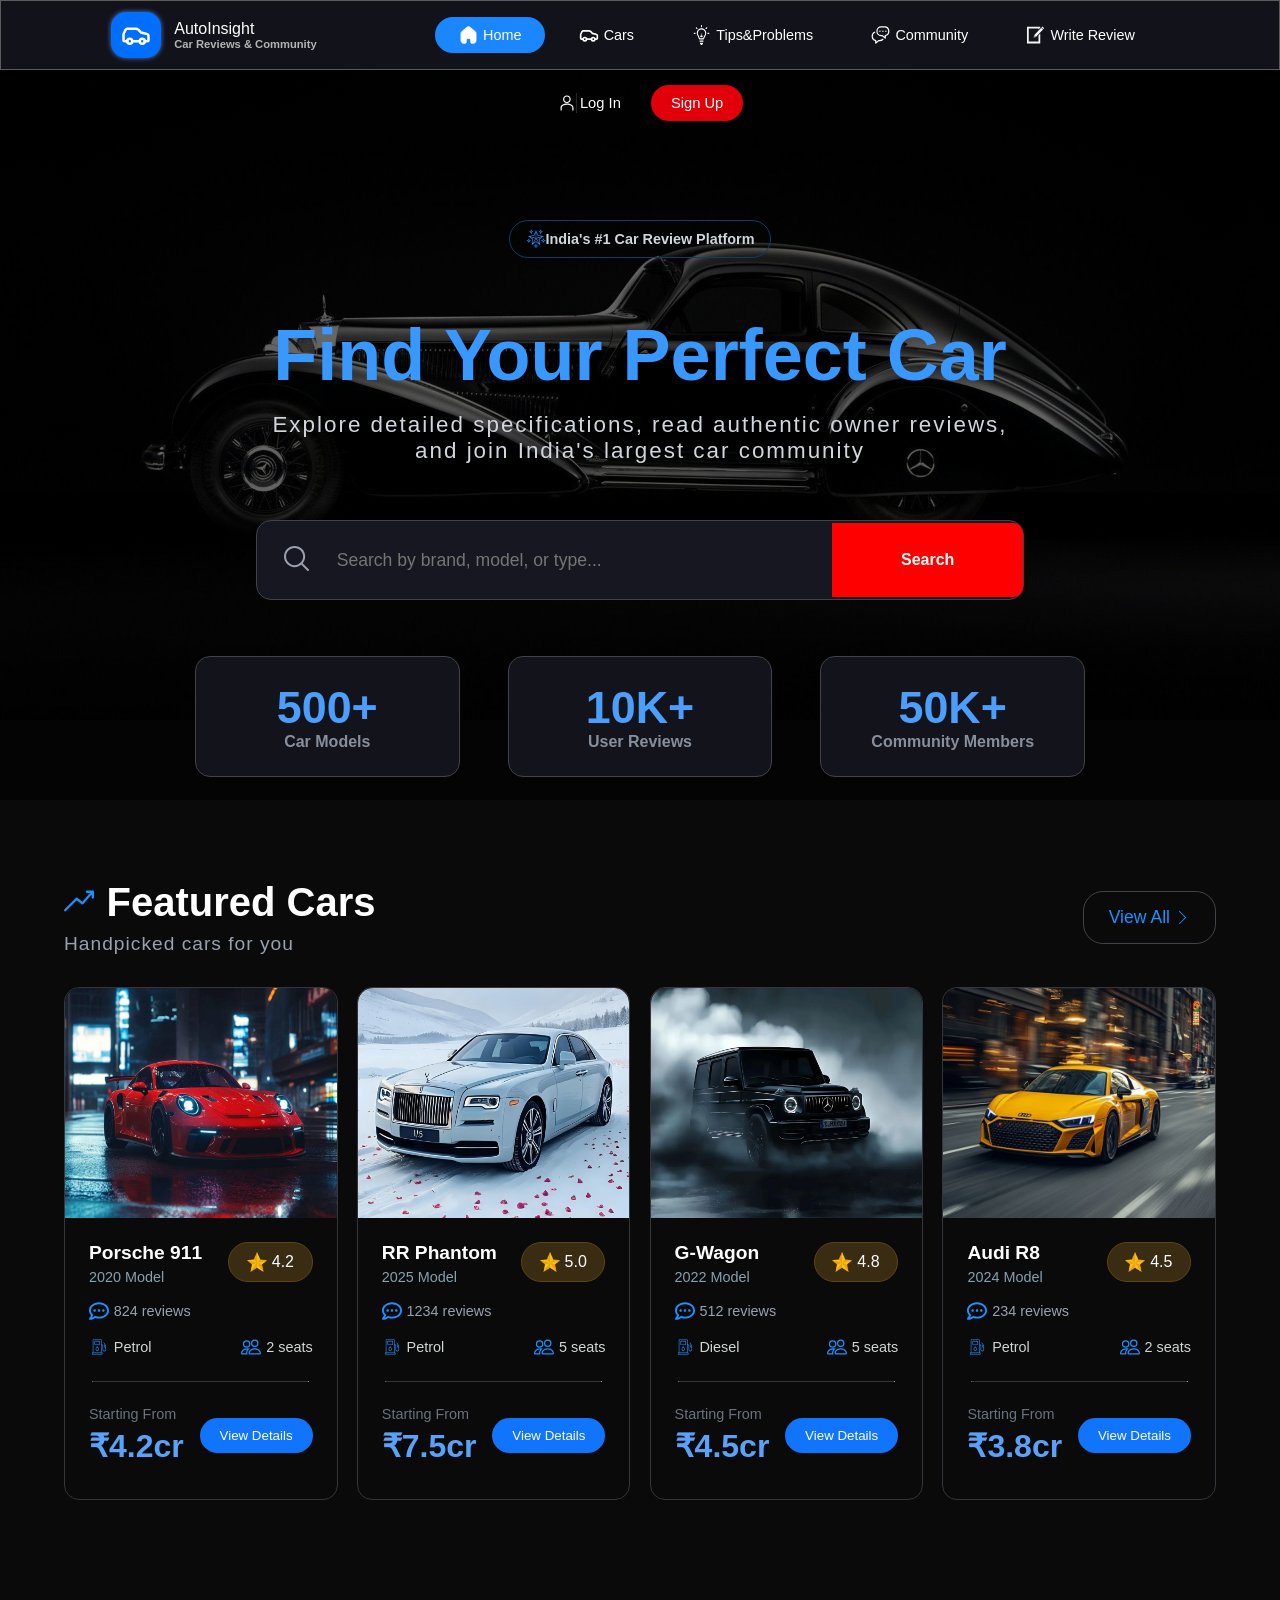
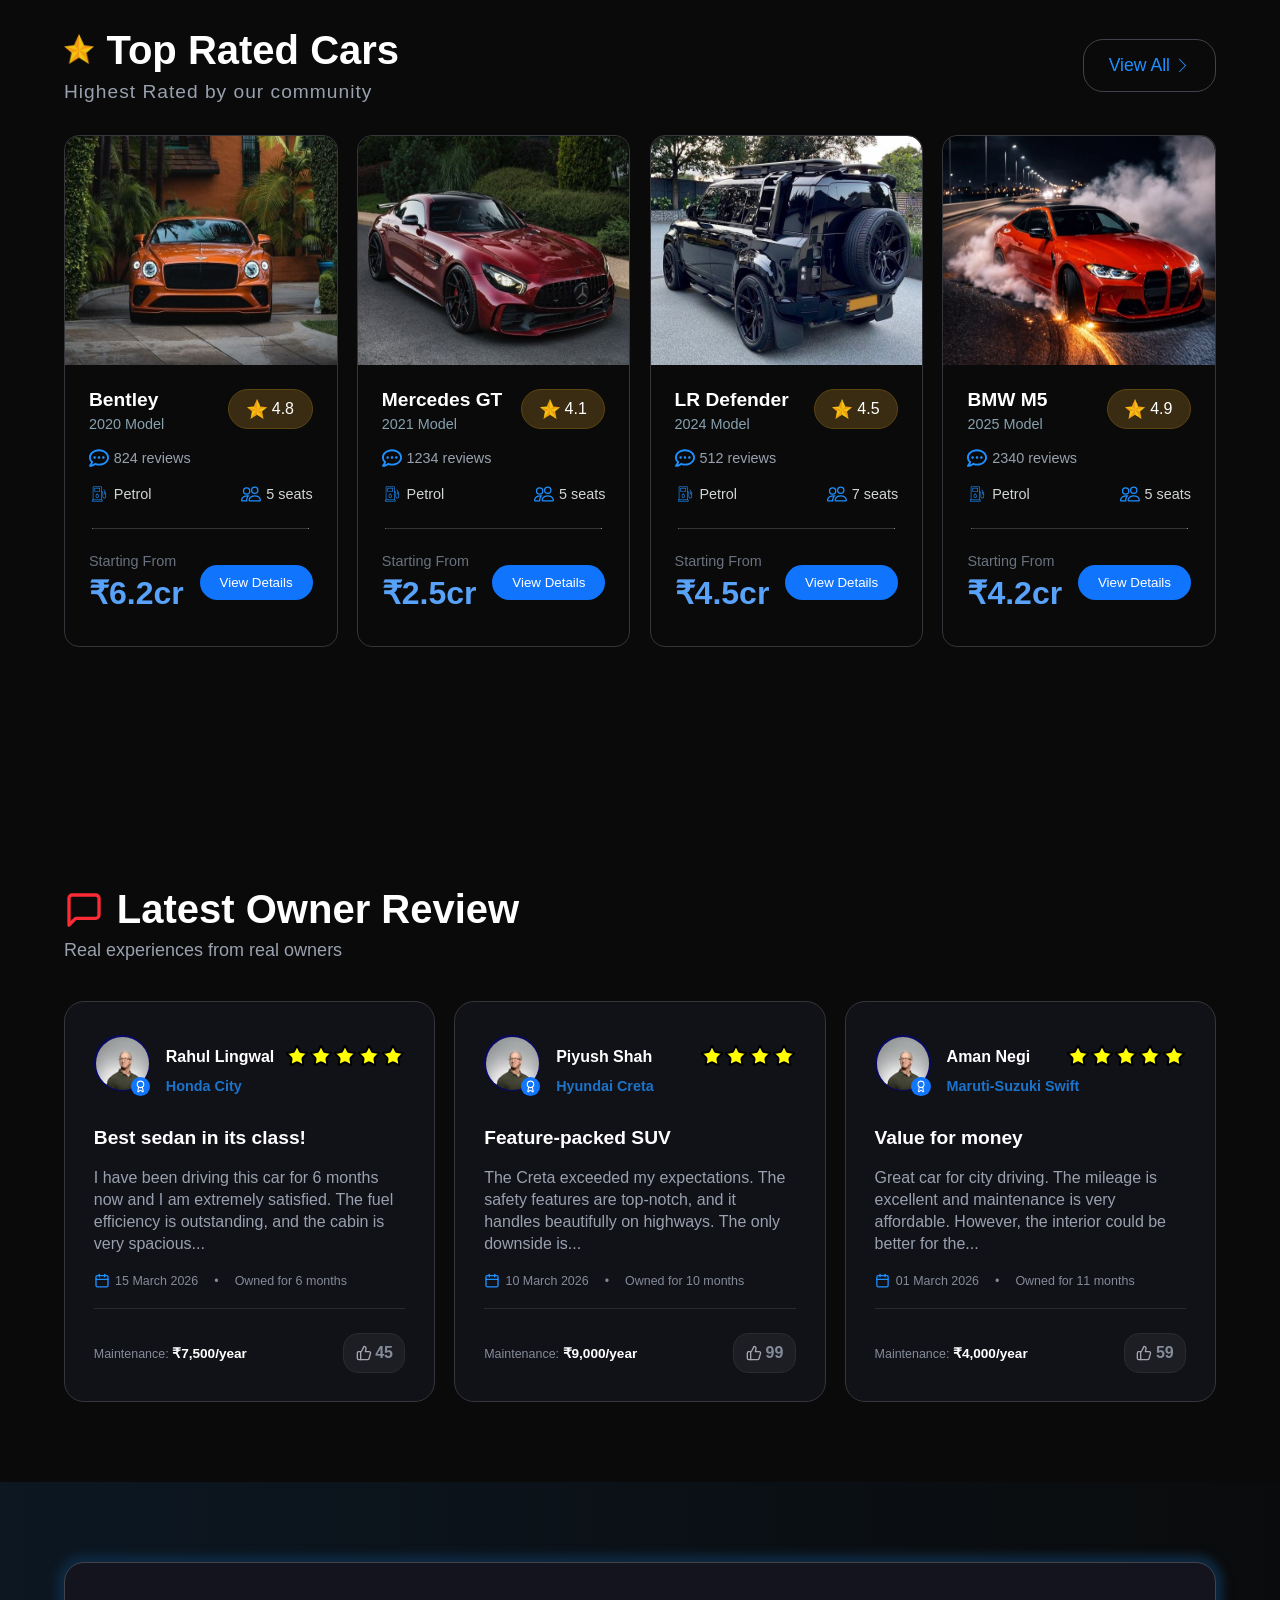
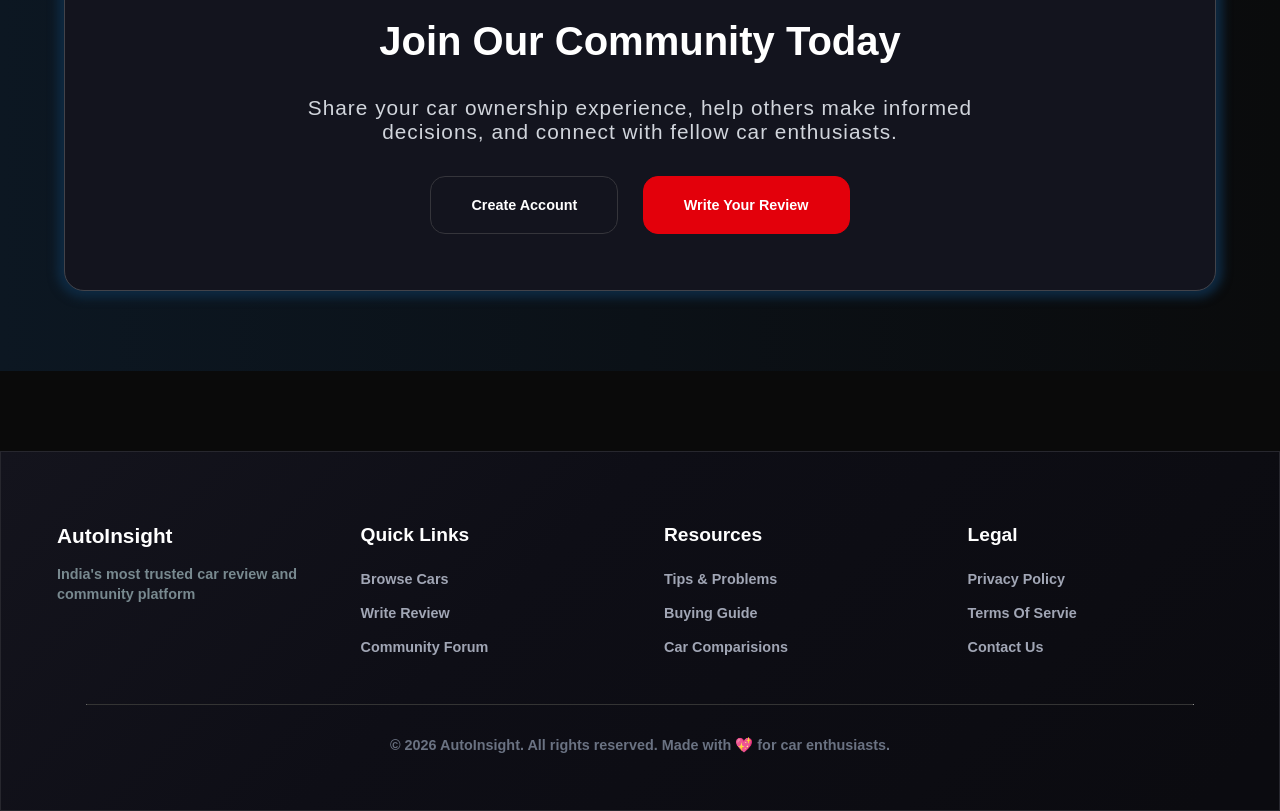
==== commit 74996281: "Merge branch 'main' of https://github.com/RahulLingwal/AutoInsight" ====
--- a/HTML/index.html
+++ b/HTML/index.html
@@ -4,78 +4,18 @@
 <head>
 	<meta charset="UTF-8" />
 	<meta name="viewport" content="width=device-width, initial-scale=1.0" />
-	<title>AutoInsight</title>
+	<title>AutoInsight - Car Review Platform</title>
 	<link rel="stylesheet" href="../CSS/style.css" />
 </head>
 
 <body>
-	<!-------------------- Navigation Bar -------------------->
-	<nav class="navbar">
-		<div class="navigation-bar-logo">
-			<a class="AutoInsight" href="../HTML/index.html">
-				<div>
-					<img class="icons" src="../Asset/Icons/car-ico.svg" alt="logo-image" />
-				</div>
-				<div>
-					<p>AutoInsight</p>
-					<p>Car Reviews & Community</p>
-				</div>
-			</a>
-		</div>
-
-		<div class="navigation-bar">
-			<ul class="navlist">
-				<li class="navlist-items">
-					<a href="#home">
-						<img class="icons" src="../Asset/Icons/home.svg" alt="" />
-						<p>Home</p>
-					</a>
-				</li>
-				<li class="navlist-items">
-					<a href="#car">
-						<img style="height: 19.2px; width: auto;" src="../Asset/Icons/car-ico.svg" alt="" />
-						<p>Cars</p>
-					</a>
-				</li>
-				<li class="navlist-items">
-					<a href="">
-						<img class="icons" src="../Asset/Icons/tips.svg" alt="" />
-						<p>Tips&Problems</p>
-					</a>
-				</li>
-				<li class="navlist-items">
-					<a href="">
-						<img class="icons" src="../Asset/Icons/chat.svg" alt="" />
-						<p>Community</p>
-					</a>
-				</li>
-				<li class="navlist-items">
-					<a href="">
-						<img class="icons" src="../Asset/Icons/review.svg" alt="" />
-						<p>Write Review</p>
-					</a>
-				</li>
-			</ul>
-		</div>
-
-		<div class="navbarButtons">
-			<a href="../HTML/logIn.html">
-				<button class="logInButton">
-					<img class="icons" src="../Asset/Icons/profile.svg" alt="" />
-					Log In
-				</button>
-			</a>
-
-			<a href="../HTML/logIn.html">
-				<button class="signUpButton">Sign Up</button>
-			</a>
-		</div>
-	</nav>
+
+	<div id="header"></div>
 
 	<!---------------- Hero Section ------------------->
 	<div class="hero-section" id="home">
 		<div class="review-platform">
-			<img src="../Asset/Icons/twinkleStars.svg" alt="" />
+			<img src="../Asset/Icons/twinkleStars.svg" alt="Star Icon" />
 			<p>India's #1 Car Review Platform</p>
 		</div>
 
@@ -89,7 +29,7 @@
 
 		<div class="search-car">
 			<button class="search-icon">
-				<img src="../Asset/Icons/search.svg" alt="" />
+				<img src="../Asset/Icons/search.svg" alt="Search Icon" />
 			</button>
 			<input type="search" placeholder="Search by brand, model, or type..." />
 			<button class="search-car-button">Search</button>
@@ -115,13 +55,13 @@
 	<div id="car" class="featured-cars">
 		<div class="view-all">
 			<div>
-				<img class="icons" src="../Asset/Icons/growth.svg" alt="" />
+				<img class="icons" src="../Asset/Icons/growth.svg" alt="Growth Icon" />
 				<h4>Featured Cars</h4>
 				<p>Handpicked cars for you</p>
 			</div>
 			<button>
 				View All
-				<img class="icons" src="../Asset/Icons/rightArrow.svg" alt="" />
+				<img class="icons" src="../Asset/Icons/rightArrow.svg" alt="Greater Than Icon" />
 			</button>
 		</div>
 
@@ -129,7 +69,7 @@
 			<!-- Car1 -->
 			<div class="car-card shadow">
 				<div class="car-img-container">
-					<img src="../Asset/Images/porsche.jpg" alt="" />
+					<img src="../Asset/Images/porsche.jpg" alt="Porsche 911 Car" />
 				</div>
 				<div class="car-details">
 					<div class="car-description">
@@ -140,24 +80,24 @@
 							</div>
 
 							<div class="ratings">
-								<img class="icons" src="../Asset/Icons/star.png" alt="" />
+								<img class="icons" src="../Asset/Icons/star.png" alt="Star Icon" />
 								<p>4.2</p>
 							</div>
 						</div>
 
 						<div class="reviews">
-							<img class="icons" src="../Asset/Icons/review-chat.svg" alt="" />
+							<img class="icons" src="../Asset/Icons/review-chat.svg" alt="Review Icon" />
 							<p>824 reviews</p>
 						</div>
 
 						<div class="fuel-and-capacity">
 							<div class="fuel">
-								<img class="icons" src="../Asset/Icons/fuel.svg" alt="" />
+								<img class="icons" src="../Asset/Icons/fuel.svg" alt="Fuel Icon" />
 								<p>Petrol</p>
 							</div>
 
 							<div class="seat-capacity">
-								<img class="icons" src="../Asset/Icons/people.svg" alt="" />
+								<img class="icons" src="../Asset/Icons/people.svg" alt="People Icon" />
 								<p>2 seats</p>
 							</div>
 						</div>
@@ -178,7 +118,7 @@
 			<!-- Car2 -->
 			<div class="car-card shadow">
 				<div class="car-img-container">
-					<img src="../Asset/Images/rr.jpg" alt="" />
+					<img src="../Asset/Images/rr.jpg" alt="Rolls Royce Phantom Car" />
 				</div>
 				<div class="car-details">
 					<div class="car-description">
@@ -189,24 +129,24 @@
 							</div>
 
 							<div class="ratings">
-								<img class="icons" src="../Asset/Icons/star.png" alt="" />
+								<img class="icons" src="../Asset/Icons/star.png" alt="Star Icon" />
 								<p>5.0</p>
 							</div>
 						</div>
 
 						<div class="reviews">
-							<img class="icons" src="../Asset/Icons/review-chat.svg" alt="" />
+							<img class="icons" src="../Asset/Icons/review-chat.svg" alt="Review Icon" />
 							<p>1234 reviews</p>
 						</div>
 
 						<div class="fuel-and-capacity">
 							<div class="fuel">
-								<img class="icons" src="../Asset/Icons/fuel.svg" alt="" />
+								<img class="icons" src="../Asset/Icons/fuel.svg" alt="Fuel Icon" />
 								<p>Petrol</p>
 							</div>
 
 							<div class="seat-capacity">
-								<img class="icons" src="../Asset/Icons/people.svg" alt="" />
+								<img class="icons" src="../Asset/Icons/people.svg" alt="People Icon" />
 								<p>5 seats</p>
 							</div>
 						</div>
@@ -227,7 +167,7 @@
 			<!-- Car3 -->
 			<div class="car-card shadow">
 				<div class="car-img-container">
-					<img src="../Asset/Images/gwagon.jpg" alt="" />
+					<img src="../Asset/Images/gwagon.jpg" alt="Mercedes G Wagon Car" />
 				</div>
 				<div class="car-details">
 					<div class="car-description">
@@ -238,24 +178,24 @@
 							</div>
 
 							<div class="ratings">
-								<img class="icons" src="../Asset/Icons/star.png" alt="" />
+								<img class="icons" src="../Asset/Icons/star.png" alt="Star Icon" />
 								<p>4.8</p>
 							</div>
 						</div>
 
 						<div class="reviews">
-							<img class="icons" src="../Asset/Icons/review-chat.svg" alt="" />
+							<img class="icons" src="../Asset/Icons/review-chat.svg" alt="Review Icon" />
 							<p>512 reviews</p>
 						</div>
 
 						<div class="fuel-and-capacity">
 							<div class="fuel">
-								<img class="icons" src="../Asset/Icons/fuel.svg" alt="" />
+								<img class="icons" src="../Asset/Icons/fuel.svg" alt="Fuel Icon" />
 								<p>Diesel</p>
 							</div>
 
 							<div class="seat-capacity">
-								<img class="icons" src="../Asset/Icons/people.svg" alt="" />
+								<img class="icons" src="../Asset/Icons/people.svg" alt="People Icon" />
 								<p>5 seats</p>
 							</div>
 						</div>
@@ -276,7 +216,7 @@
 			<!-- Car4 -->
 			<div class="car-card shadow">
 				<div class="car-img-container">
-					<img src="../Asset/Images/audi.jpg" alt="" />
+					<img src="../Asset/Images/audi.jpg" alt="Audi R8 Car" />
 				</div>
 				<div class="car-details">
 					<div class="car-description">
@@ -287,24 +227,24 @@
 							</div>
 
 							<div class="ratings">
-								<img class="icons" src="../Asset/Icons/star.png" alt="" />
+								<img class="icons" src="../Asset/Icons/star.png" alt="Star Icon" />
 								<p>4.5</p>
 							</div>
 						</div>
 
 						<div class="reviews">
-							<img class="icons" src="../Asset/Icons/review-chat.svg" alt="" />
+							<img class="icons" src="../Asset/Icons/review-chat.svg" alt="Review Icon" />
 							<p>234 reviews</p>
 						</div>
 
 						<div class="fuel-and-capacity">
 							<div class="fuel">
-								<img class="icons" src="../Asset/Icons/fuel.svg" alt="" />
+								<img class="icons" src="../Asset/Icons/fuel.svg" alt="Fuel Icon" />
 								<p>Petrol</p>
 							</div>
 
 							<div class="seat-capacity">
-								<img class="icons" src="../Asset/Icons/people.svg" alt="" />
+								<img class="icons" src="../Asset/Icons/people.svg" alt="People Icon" />
 								<p>2 seats</p>
 							</div>
 						</div>
@@ -328,13 +268,13 @@
 	<div class="top-rated-cars">
 		<div class="view-all">
 			<div>
-				<img class="icons" src="../Asset/Icons/star.png" alt="" />
+				<img class="icons" src="../Asset/Icons/star.png" alt="Star Icon" />
 				<h4>Top Rated Cars</h4>
 				<p>Highest Rated by our community</p>
 			</div>
 			<button>
 				View All
-				<img class="icons" src="../Asset/Icons/rightArrow.svg" alt="" />
+				<img class="icons" src="../Asset/Icons/rightArrow.svg" alt="Greater Than Icon" />
 			</button>
 		</div>
 
@@ -342,7 +282,7 @@
 			<!-- Car1 -->
 			<div class="car-card shadow">
 				<div class="car-img-container">
-					<img src="../Asset/Images/bentley.jpg" alt="" />
+					<img src="../Asset/Images/bentley.jpg" alt="Bentley Flying Spur Car" />
 				</div>
 				<div class="car-details">
 					<div class="car-description">
@@ -353,24 +293,24 @@
 							</div>
 
 							<div class="ratings">
-								<img class="icons" src="../Asset/Icons/star.png" alt="" />
+								<img class="icons" src="../Asset/Icons/star.png" alt="Star Icon" />
 								<p>4.8</p>
 							</div>
 						</div>
 
 						<div class="reviews">
-							<img class="icons" src="../Asset/Icons/review-chat.svg" alt="" />
+							<img class="icons" src="../Asset/Icons/review-chat.svg" alt="Review Icon" />
 							<p>824 reviews</p>
 						</div>
 
 						<div class="fuel-and-capacity">
 							<div class="fuel">
-								<img class="icons" src="../Asset/Icons/fuel.svg" alt="" />
+								<img class="icons" src="../Asset/Icons/fuel.svg" alt="Fuel Icon" />
 								<p>Petrol</p>
 							</div>
 
 							<div class="seat-capacity">
-								<img class="icons" src="../Asset/Icons/people.svg" alt="" />
+								<img class="icons" src="../Asset/Icons/people.svg" alt="People Icon" />
 								<p>5 seats</p>
 							</div>
 						</div>
@@ -391,7 +331,7 @@
 			<!-- Car2 -->
 			<div class="car-card shadow">
 				<div class="car-img-container">
-					<img src="../Asset/Images/mercedes.jpg" alt="" />
+					<img src="../Asset/Images/mercedes.jpg" alt="Mercedes GT Car" />
 				</div>
 				<div class="car-details">
 					<div class="car-description">
@@ -402,24 +342,24 @@
 							</div>
 
 							<div class="ratings">
-								<img class="icons" src="../Asset/Icons/star.png" alt="" />
+								<img class="icons" src="../Asset/Icons/star.png" alt="Star Icon" />
 								<p>4.1</p>
 							</div>
 						</div>
 
 						<div class="reviews">
-							<img class="icons" src="../Asset/Icons/review-chat.svg" alt="" />
+							<img class="icons" src="../Asset/Icons/review-chat.svg" alt="Review Icon" />
 							<p>1234 reviews</p>
 						</div>
 
 						<div class="fuel-and-capacity">
 							<div class="fuel">
-								<img class="icons" src="../Asset/Icons/fuel.svg" alt="" />
+								<img class="icons" src="../Asset/Icons/fuel.svg" alt="Fuel Icon" />
 								<p>Petrol</p>
 							</div>
 
 							<div class="seat-capacity">
-								<img class="icons" src="../Asset/Icons/people.svg" alt="" />
+								<img class="icons" src="../Asset/Icons/people.svg" alt="People Icon" />
 								<p>5 seats</p>
 							</div>
 						</div>
@@ -440,7 +380,7 @@
 			<!-- Car3 -->
 			<div class="car-card shadow">
 				<div class="car-img-container">
-					<img src="../Asset/Images/defender.jpg" alt="" />
+					<img src="../Asset/Images/defender.jpg" alt="Land Rover Defender Car" />
 				</div>
 				<div class="car-details">
 					<div class="car-description">
@@ -451,24 +391,24 @@
 							</div>
 
 							<div class="ratings">
-								<img class="icons" src="../Asset/Icons/star.png" alt="" />
+								<img class="icons" src="../Asset/Icons/star.png" alt="Star Icon" />
 								<p>4.5</p>
 							</div>
 						</div>
 
 						<div class="reviews">
-							<img class="icons" src="../Asset/Icons/review-chat.svg" alt="" />
+							<img class="icons" src="../Asset/Icons/review-chat.svg" alt="Review Icon" />
 							<p>512 reviews</p>
 						</div>
 
 						<div class="fuel-and-capacity">
 							<div class="fuel">
-								<img class="icons" src="../Asset/Icons/fuel.svg" alt="" />
+								<img class="icons" src="../Asset/Icons/fuel.svg" alt="Fuel Icon" />
 								<p>Petrol</p>
 							</div>
 
 							<div class="seat-capacity">
-								<img class="icons" src="../Asset/Icons/people.svg" alt="" />
+								<img class="icons" src="../Asset/Icons/people.svg" alt="People Icon" />
 								<p>7 seats</p>
 							</div>
 						</div>
@@ -489,7 +429,7 @@
 			<!-- Car4 -->
 			<div class="car-card shadow">
 				<div class="car-img-container">
-					<img src="../Asset/Images/bmw.jpg" alt="" />
+					<img src="../Asset/Images/bmw.jpg" alt="BMW M5 Car" />
 				</div>
 				<div class="car-details">
 					<div class="car-description">
@@ -500,24 +440,24 @@
 							</div>
 
 							<div class="ratings">
-								<img class="icons" src="../Asset/Icons/star.png" alt="" />
+								<img class="icons" src="../Asset/Icons/star.png" alt="Star Icon" />
 								<p>4.9</p>
 							</div>
 						</div>
 
 						<div class="reviews">
-							<img class="icons" src="../Asset/Icons/review-chat.svg" alt="" />
+							<img class="icons" src="../Asset/Icons/review-chat.svg" alt="Review Icon" />
 							<p>2340 reviews</p>
 						</div>
 
 						<div class="fuel-and-capacity">
 							<div class="fuel">
-								<img class="icons" src="../Asset/Icons/fuel.svg" alt="" />
+								<img class="icons" src="../Asset/Icons/fuel.svg" alt="Fuel Icon" />
 								<p>Petrol</p>
 							</div>
 
 							<div class="seat-capacity">
-								<img class="icons" src="../Asset/Icons/people.svg" alt="" />
+								<img class="icons" src="../Asset/Icons/people.svg" alt="People Icon" />
 								<p>5 seats</p>
 							</div>
 						</div>
@@ -701,6 +641,59 @@
 			</div>
 		</div>
 	</div>
+
+	<!------------------------------- Call on Action --------------------------->
+	<div class="join-us-container">
+		<div class="join-us">
+			<h4>Join Our Community Today</h4>
+			<p>Share your car ownership experience, help others make informed decisions, and connect with fellow car
+				enthusiasts.</p>
+			<div class="join-us-buttons">
+				<button class="join-us-create-account-button">Create Account</button>
+				<button class="join-us-write-review-button">Write Your Review</button>
+			</div>
+		</div>
+	</div>
+
+	<!---------------------------- Footer ------------------------------>
+	<footer class="footer">
+		<div class="upper-footer">
+			<div class="upper-footer-section">
+				<h3>AutoInsight</h3>
+				<p>India's most trusted car review and community platform</p>
+			</div>
+			<div class="upper-footer-section">
+				<h4>Quick Links</h4>
+				<ul class="footer-list">
+					<li><a href="#car">Browse Cars</a></li>
+					<li><a href="../HTML/review.html">Write Review</a></li>
+					<li><a href="#">Community Forum</a></li>
+				</ul>
+			</div>
+			<div class="upper-footer-section">
+				<h4>Resources</h4>
+				<ul class="footer-list">
+					<li><a href="#">Tips & Problems</a></li>
+					<li><a href="#">Buying Guide</a></li>
+					<li><a href="#">Car Comparisions</a></li>
+				</ul>
+			</div>
+			<div class="upper-footer-section">
+				<h4>Legal</h4>
+				<ul class="footer-list">
+					<li><a href="#">Privacy Policy</a></li>
+					<li><a href="#">Terms Of Servie</a></li>
+					<li><a href="#">Contact Us</a></li>
+				</ul>
+			</div>
+		</div>
+		<hr class="footer-hr">
+		<div class="lower-footer">
+			<p>&copy 2026 AutoInsight. All rights reserved. Made with 💖 for car enthusiasts.</p>
+		</div>
+	</footer>
+
+	<script src="../JS/include.js"></script>
 </body>
 
 </html>
--- a/CSS/style.css
+++ b/CSS/style.css
@@ -7,12 +7,9 @@
 }
 
 body {
-  height: 10000px;
-  font-family: Arial, sans-serif;
+  color: white;
   background-color: rgb(10, 10, 10);
-  color: white;
   font-family: "Nunito Sans", Arial, Helvetica, sans-serif;
-  scroll-behavior: smooth;
 }
 
 html {
@@ -48,7 +45,7 @@
   height: 100%;
   border-radius: 20px;
   padding: 5px 0;
-  transition: background-color 0.15s;
+  transition: background-color 0.15s ease;
 }
 
 .navlist li:first-child {
@@ -117,14 +114,18 @@
 }
 
 .navlist-items {
+  margin: 0 5px;
+  border-radius: 20px;
+  font-weight: 500;
+  transition: background-color 0.15s ease;
+}
+
+.navlist-items:hover {
+  background-color: rgb(42, 42, 50);
+}
+
+.navlist-items a {
   padding: 0.5rem 1.5rem;
-  border-radius: 15px;
-  font-weight: 500;
-  transition: background-color 0.15s;
-  margin: 0 5px;
-}
-
-.navlist-items a {
   font-weight: 500;
   text-decoration: none;
   font-size: 0.9rem;
@@ -135,10 +136,6 @@
 
 .navlist li:first-child {
   background-color: rgb(26, 135, 255);
-}
-
-.navlist-items:hover {
-  background-color: rgb(42, 42, 50);
 }
 
 .navlist-items img {
@@ -152,6 +149,7 @@
   display: flex;
   flex-wrap: wrap;
   align-items: center;
+  gap: 10px;
 }
 
 .navbarButtons a {
@@ -160,7 +158,7 @@
 
 .navbarButtons button {
   padding: 10px 20px;
-  border-radius: 15px;
+  border-radius: 20px;
   font-size: 0.92rem;
   font-weight: 500;
 
@@ -174,13 +172,17 @@
   background-color: transparent;
   color: white;
   border: none;
+  transition: background-color 0.15s ease;
+}
+
+.logInButton:hover {
+  background-color: rgb(42, 42, 50);
 }
 
 .signUpButton {
   background-color: rgb(225, 0, 10);
   color: white;
   border: none;
-  transition: background-color 0.15s;
 }
 
 .hero-section {
@@ -466,7 +468,7 @@
 hr {
   margin: 0 auto;
   width: 80%;
-  border-top: 1px solid rgb(84, 84, 84);
+  border-top: 1px solid rgb(52, 52, 52);
   border-bottom: none;
 }
 
@@ -500,7 +502,155 @@
 }
 
 .top-rated-cars {
-  margin: 3rem 0;
+  margin-top: 3rem;
+  margin-bottom: 10rem;
+}
+
+.join-us-container {
+  background: linear-gradient(90deg, rgb(12, 23, 34), rgb(10, 11, 12));
+  padding: 1rem 0;
+  margin-bottom: 5rem;
+}
+
+.join-us {
+  margin: 4rem;
+  padding: 3.5rem;
+  background-color: rgb(19, 20, 30);
+  border: 1px solid rgb(66, 67, 74);
+  border-radius: 20px;
+  box-shadow: 0 0 10px 7px rgb(14, 41, 65);
+
+  display: flex;
+  flex-direction: column;
+  align-items: center;
+  justify-content: space-around;
+  gap: 2rem;
+}
+
+.join-us h4 {
+  color: white;
+  font-size: 2.5rem;
+  font-weight: bold;
+}
+
+.join-us p {
+  text-align: center;
+  padding: 0 10rem;
+  letter-spacing: 1px;
+  color: rgb(209, 213, 220);
+  font-size: 1.3rem;
+}
+
+.join-us-buttons button {
+  padding: 20px 40px;
+  margin: 0 10px;
+  color: white;
+  font-size: 0.9rem;
+  font-weight: bold;
+  border-radius: 15px;
+  cursor: pointer;
+}
+
+.join-us-create-account-button {
+  background-color: transparent;
+  border: 1px solid rgb(53, 53, 59);
+  transition: all 0.15s ease;
+}
+
+.join-us-create-account-button:hover {
+  background-color: rgb(67, 67, 75);
+  border: 1px solid rgb(30, 144, 255);
+  box-shadow: 0 7px 10px rgb(23, 62, 107);
+}
+
+.join-us-write-review-button {
+  background-color: rgb(227, 0, 11);
+  border: 1px solid rgb(227, 0, 11);
+  transition: all 0.15s ease;
+}
+
+.join-us-write-review-button:hover {
+  box-shadow: 0 5px 15px rgb(183, 33, 41);
+}
+
+.footer {
+  padding: 3.5rem;
+  background: linear-gradient(
+    135deg,
+    rgb(20, 20, 29),
+    rgb(14, 14, 22) 40%,
+    rgb(11, 11, 16) 95%
+  );
+  border: 1px solid rgb(39, 39, 46);
+}
+
+.upper-footer {
+  display: grid;
+  grid-template-columns: 1fr 1fr 1fr 1fr;
+  gap: 3rem;
+  padding-top: 1rem;
+  padding-bottom: 1rem;
+}
+
+.upper-footer-section h3 {
+  font-size: 1.3rem;
+  font-weight: bold;
+  color: white;
+  padding-bottom: 1rem;
+}
+
+.upper-footer-section p {
+  color: rgb(120, 137, 143);
+  font-size: 0.9rem;
+  font-weight: bold;
+  line-height: 20px;
+}
+
+.upper-footer-section h4 {
+  font-size: 1.2rem;
+  font-weight: bold;
+  color: white;
+  padding-bottom: 1.5rem;
+}
+
+.footer-list {
+  display: flex;
+  flex-direction: column;
+  align-items: start;
+  justify-content: start;
+  gap: 1rem;
+}
+
+.footer-list li {
+  list-style-type: none;
+  cursor: pointer;
+}
+
+.footer-list li a {
+  text-decoration: none;
+  font-size: 0.9rem;
+  font-weight: bold;
+  color: rgb(161, 166, 181);
+  transition: color 0.15s ease;
+}
+
+.footer-list li a:hover {
+  color: rgb(30, 144, 255);
+}
+
+.footer-hr {
+  width: 95%;
+  margin: 2rem auto;
+}
+
+.lower-footer {
+  text-align: center;
+}
+
+.lower-footer p {
+  color: rgb(106, 114, 130);
+  font-size: 0.9rem;
+  font-weight: bold;
 }
 
 /* ----------------- Latest Owner Review -------------------- */
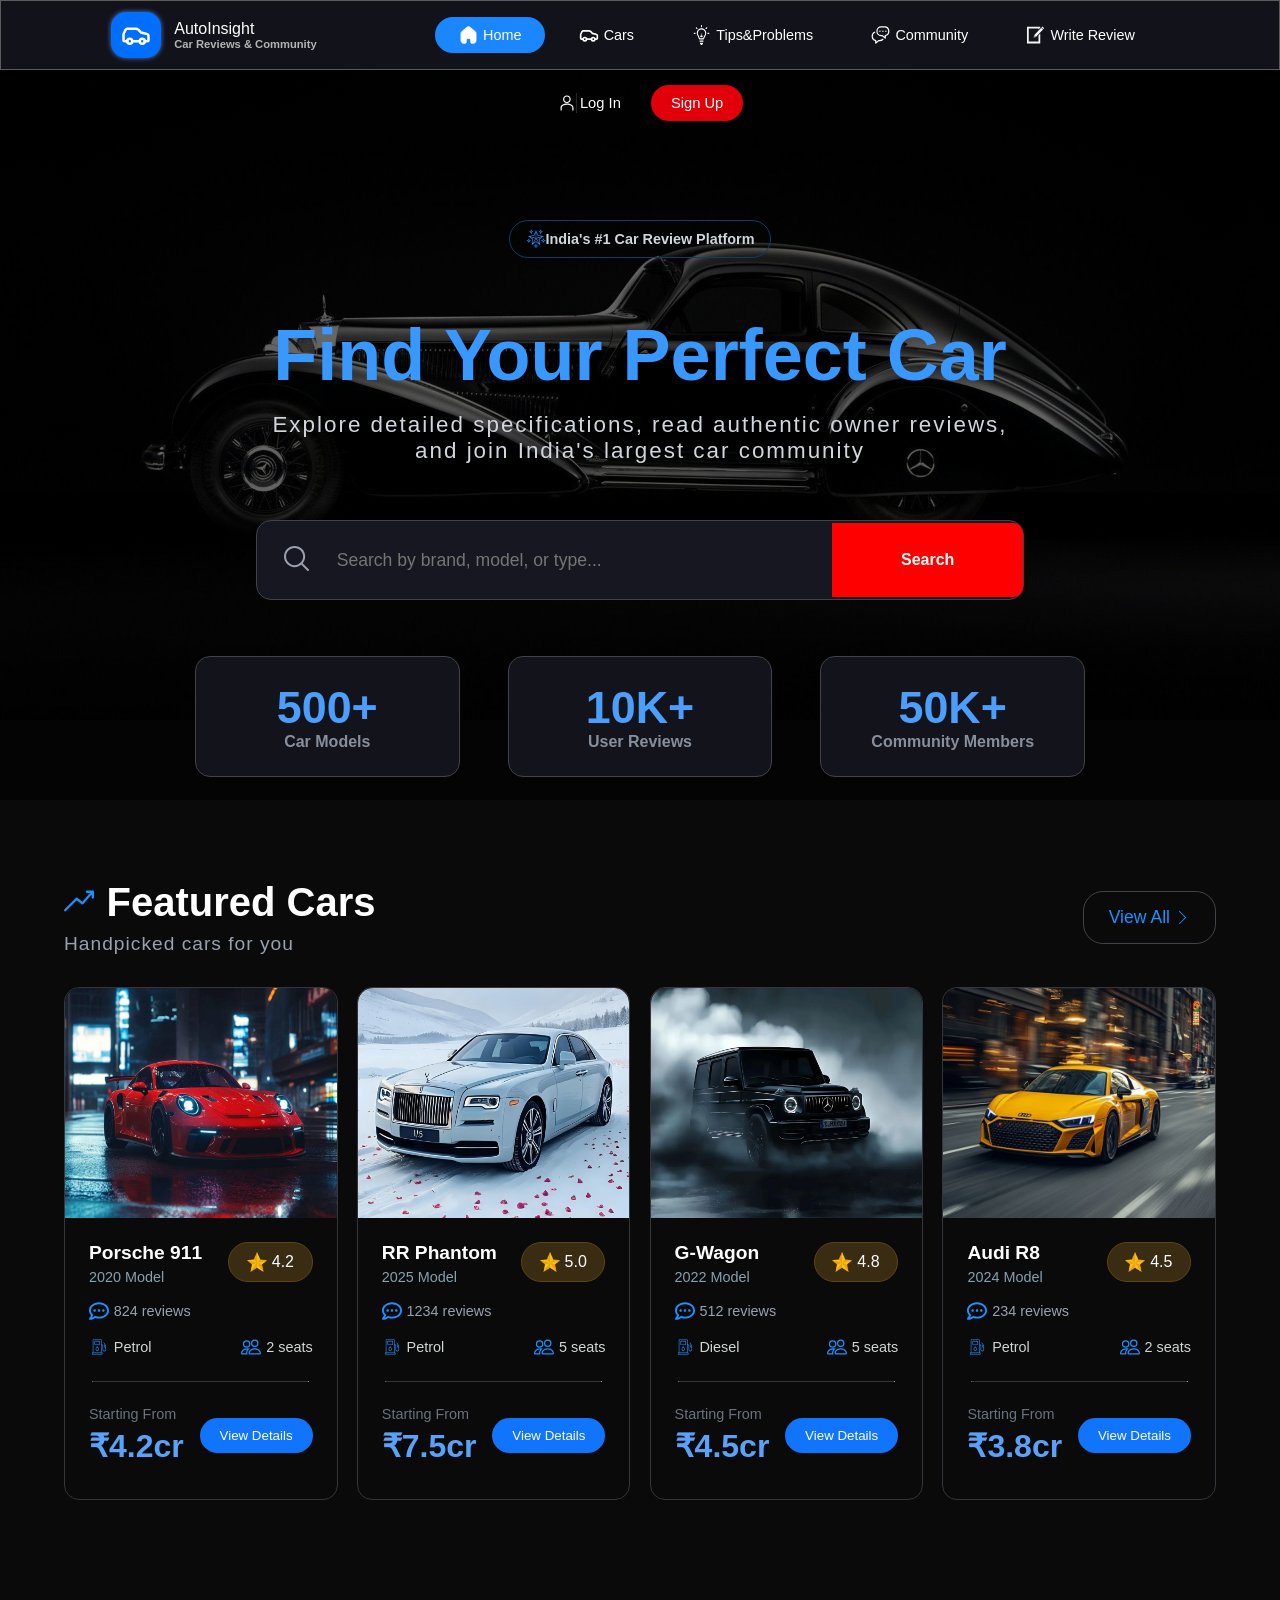
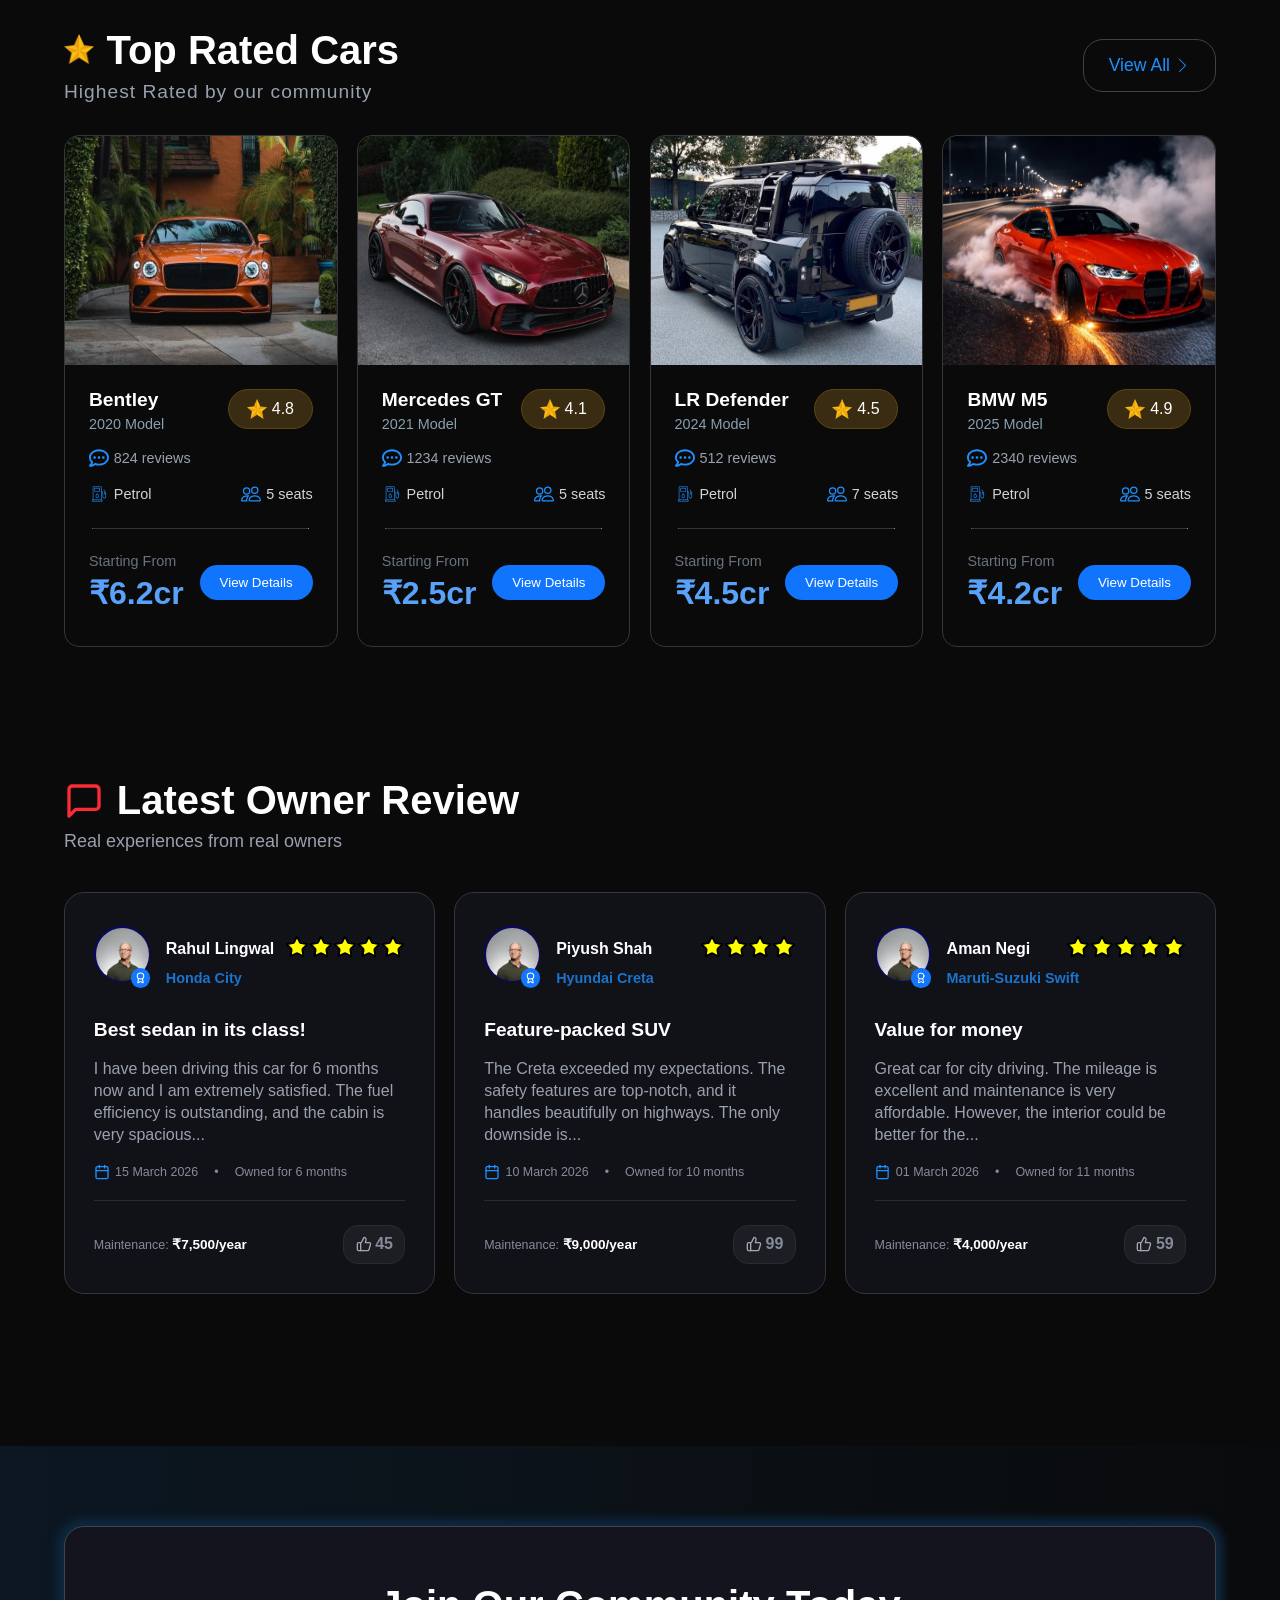
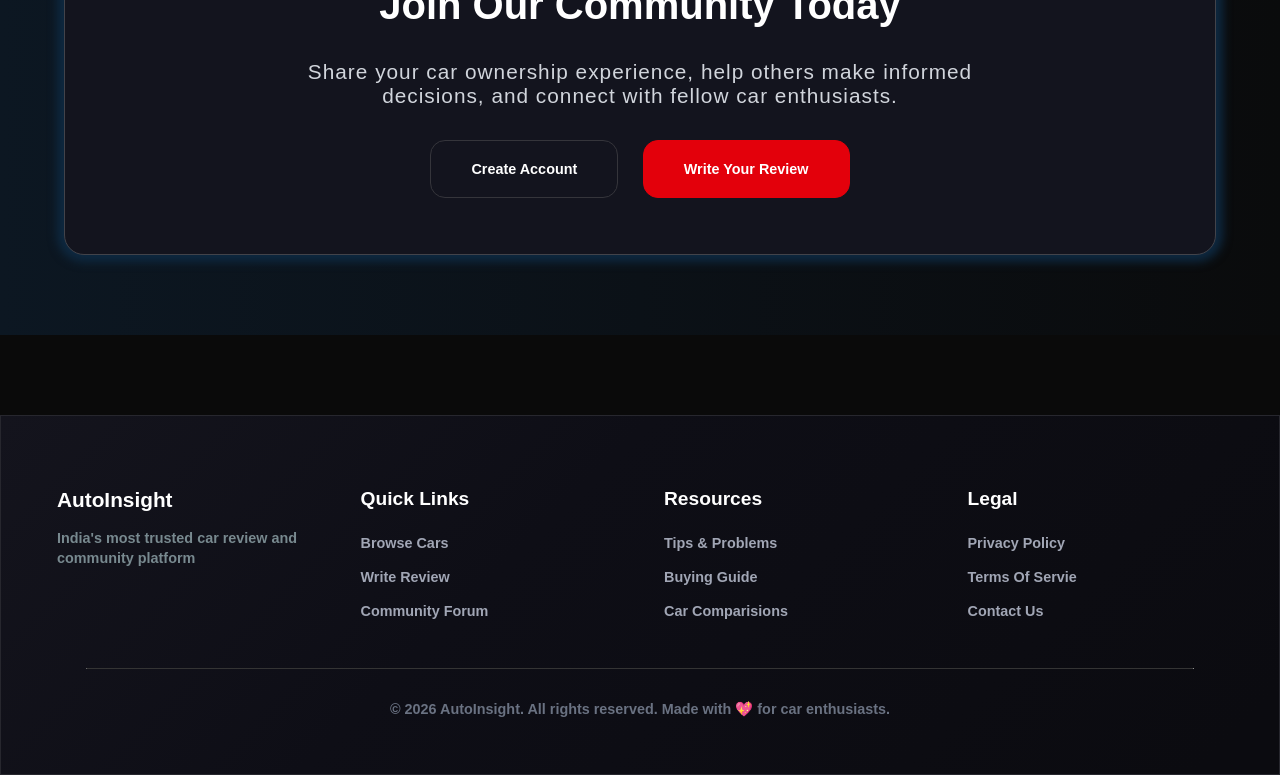
==== commit 0ad7cc39: "Adjust margins and Add Favicon" ====
--- a/HTML/index.html
+++ b/HTML/index.html
@@ -5,6 +5,7 @@
 	<meta charset="UTF-8" />
 	<meta name="viewport" content="width=device-width, initial-scale=1.0" />
 	<title>AutoInsight - Car Review Platform</title>
+	<link rel="shortcut icon" href="../Asset/Icons/favicon.svg" type="image/x-icon">
 	<link rel="stylesheet" href="../CSS/style.css" />
 </head>
 
--- a/CSS/style.css
+++ b/CSS/style.css
@@ -16,7 +16,7 @@
   scroll-behavior: smooth;
 }
 
-/* HEADER OF THE PAGE */
+/* ------------------ HEADER OF THE PAGE ---------------*/
 
 .icons {
   width: 20px;
@@ -185,6 +185,7 @@
   border: none;
 }
 
+/* ----------------------- Hero Section --------------------- */
 .hero-section {
   height: 800px;
   width: auto;
@@ -322,6 +323,7 @@
   font-weight: bold;
 }
 
+/* --------------- Featured and Top Rated Cars Section ---------------- */
 .featured-cars {
   padding: 5rem 0;
 }
@@ -503,9 +505,197 @@
 
 .top-rated-cars {
   margin-top: 3rem;
-  margin-bottom: 10rem;
-}
-
+  margin-bottom: 3.2rem;
+}
+
+/* ----------------- Latest Owner Review -------------------- */
+.review-container {
+  margin: auto;
+  margin-bottom: 4.5rem;
+  max-width: 94vw;
+  padding: 5rem 1.6rem;
+}
+
+.review-head-flex {
+  display: flex;
+  align-items: center;
+  gap: 0.8rem;
+  font-weight: bold;
+  font-size: 2.5rem;
+  margin-bottom: 0.5rem;
+}
+
+.review-head-flex img {
+  height: 40px;
+}
+
+.review-head-content p {
+  font-size: 1.125rem;
+  color: #99a1af;
+}
+
+.review-head-content {
+  margin-bottom: 2.5rem;
+}
+
+.review-cards-grid {
+  display: grid;
+  grid-template-columns: 1fr 1fr 1fr;
+  gap: 1.2rem;
+}
+
+.review-card {
+  border: 1px solid rgb(53, 53, 59);
+  border-radius: 20px;
+  padding: 1.8rem;
+  background-color: rgba(20, 20, 30, 0.7);
+  transition: all 0.3s ease;
+}
+
+.shadow:hover {
+  transform: translateY(-4px);
+  box-shadow: 0 18px 22px rgba(40, 60, 95, 0.3);
+}
+
+.card-head-flex {
+  display: flex;
+  align-items: center;
+  gap: 1rem;
+  margin-bottom: 2rem;
+}
+
+.profile {
+  position: relative;
+  width: 3.5rem;
+  height: 3.5rem;
+  border-radius: 50%;
+  border: 2px solid rgb(8, 8, 105);
+}
+
+.profile img {
+  width: 3.3rem;
+  height: 3.3rem;
+  border-radius: 50%;
+  object-fit: cover;
+}
+
+.batch {
+  position: absolute;
+  background-color: #1277fd;
+  padding: 0.2rem;
+  border-radius: 50%;
+  display: flex;
+  align-items: center;
+  top: 40px;
+  right: -2px;
+}
+
+.batch img {
+  width: 0.8rem;
+  height: 0.8rem;
+}
+
+.review-head-container {
+  width: 100%;
+}
+
+.head-content-flex {
+  display: flex;
+  align-items: center;
+  justify-content: space-between;
+  margin-bottom: 0.6rem;
+}
+
+.head-content-flex h4 {
+  font-weight: 700;
+  margin-top: 1rem;
+}
+
+.rating-flex {
+  display: flex;
+}
+
+.head-content-flex img {
+  margin-top: 0.8rem;
+}
+
+.review-head-container button {
+  background: none;
+  border: none;
+  color: #1b73ca;
+  font-weight: bold;
+  font-size: 0.9rem;
+  cursor: pointer;
+}
+
+.review-card h3 {
+  font-weight: bold;
+  font-size: 1.2rem;
+  margin-bottom: 1.1rem;
+}
+
+.review-card p {
+  margin-bottom: 1.1rem;
+  line-height: 22px;
+  color: #99a1af;
+}
+
+.review-time-flex {
+  display: flex;
+  align-items: center;
+  color: #858c99;
+  font-size: 0.78rem;
+  margin-bottom: 1.25rem;
+  gap: 1rem;
+}
+
+.date-flex {
+  display: flex;
+  align-items: center;
+  gap: 0.34rem;
+}
+
+.date-flex img {
+  width: 0.99rem;
+}
+
+.maintain-flex {
+  display: flex;
+  align-items: center;
+  justify-content: space-between;
+  border-top: 1px solid #2a2a30;
+  padding-top: 1.5rem;
+  color: #858c99;
+  font-size: 0.78rem;
+}
+
+.maintain-flex .price {
+  color: white;
+  font-size: 0.85rem;
+  font-weight: 700;
+}
+
+.maintain-flex button {
+  display: flex;
+  align-items: center;
+  justify-content: space-around;
+  background: none;
+  font-weight: bold;
+  font-size: 1rem;
+  cursor: pointer;
+  color: #858c99;
+  background-color: #1d1d24;
+  padding: 0.6rem;
+  border: 1px solid #2a2a30;
+  border-radius: 15px;
+  width: 20%;
+}
+
+.maintain-flex button img {
+  width: 1rem;
+}
+
+/* ----------------------------- Call on Acton ------------------ */
 .join-us-container {
   background: linear-gradient(90deg, rgb(12, 23, 34), rgb(10, 11, 12));
   padding: 1rem 0;
@@ -573,6 +763,7 @@
   box-shadow: 0 5px 15px rgb(183, 33, 41);
 }
 
+/* --------------------------- Footer ------------------------ */
 .footer {
   padding: 3.5rem;
   background: linear-gradient(
@@ -652,189 +843,3 @@
   font-size: 0.9rem;
   font-weight: bold;
 }
-
-/* ----------------- Latest Owner Review -------------------- */
-.review-container {
-  margin: auto;
-  max-width: 94vw;
-  padding: 5rem 1.6rem;
-}
-
-.review-head-flex {
-  display: flex;
-  align-items: center;
-  gap: 0.8rem;
-  font-weight: bold;
-  font-size: 2.5rem;
-  margin-bottom: 0.5rem;
-}
-
-.review-head-flex img {
-  height: 40px;
-}
-
-.review-head-content p {
-  font-size: 1.125rem;
-  color: #99a1af;
-}
-
-.review-head-content {
-  margin-bottom: 2.5rem;
-}
-
-.review-cards-grid {
-  display: grid;
-  grid-template-columns: 1fr 1fr 1fr;
-  gap: 1.2rem;
-}
-
-.review-card {
-  border: 1px solid rgb(53, 53, 59);
-  border-radius: 20px;
-  padding: 1.8rem;
-  background-color: rgba(20, 20, 30, 0.7);
-  transition: all 0.3s ease;
-}
-
-.shadow:hover {
-  transform: translateY(-4px);
-  box-shadow: 0 18px 22px rgba(40, 60, 95, 0.3);
-}
-
-.card-head-flex {
-  display: flex;
-  align-items: center;
-  gap: 1rem;
-  margin-bottom: 2rem;
-}
-
-.profile {
-  position: relative;
-  width: 3.5rem;
-  height: 3.5rem;
-  border-radius: 50%;
-  border: 2px solid rgb(8, 8, 105);
-}
-
-.profile img {
-  width: 3.3rem;
-  height: 3.3rem;
-  border-radius: 50%;
-  object-fit: cover;
-}
-
-.batch {
-  position: absolute;
-  background-color: #1277fd;
-  padding: 0.2rem;
-  border-radius: 50%;
-  display: flex;
-  align-items: center;
-  top: 40px;
-  right: -2px;
-}
-
-.batch img {
-  width: 0.8rem;
-  height: 0.8rem;
-}
-
-.review-head-container {
-  width: 100%;
-}
-
-.head-content-flex {
-  display: flex;
-  align-items: center;
-  justify-content: space-between;
-  margin-bottom: 0.6rem;
-}
-
-.head-content-flex h4 {
-  font-weight: 700;
-  margin-top: 1rem;
-}
-
-.rating-flex {
-  display: flex;
-}
-
-.head-content-flex img {
-  margin-top: 0.8rem;
-}
-
-.review-head-container button {
-  background: none;
-  border: none;
-  color: #1b73ca;
-  font-weight: bold;
-  font-size: 0.9rem;
-  cursor: pointer;
-}
-
-.review-card h3 {
-  font-weight: bold;
-  font-size: 1.2rem;
-  margin-bottom: 1.1rem;
-}
-
-.review-card p {
-  margin-bottom: 1.1rem;
-  line-height: 22px;
-  color: #99a1af;
-}
-
-.review-time-flex {
-  display: flex;
-  align-items: center;
-  color: #858c99;
-  font-size: 0.78rem;
-  margin-bottom: 1.25rem;
-  gap: 1rem;
-}
-
-.date-flex {
-  display: flex;
-  align-items: center;
-  gap: 0.34rem;
-}
-
-.date-flex img {
-  width: 0.99rem;
-}
-
-.maintain-flex {
-  display: flex;
-  align-items: center;
-  justify-content: space-between;
-  border-top: 1px solid #2a2a30;
-  padding-top: 1.5rem;
-  color: #858c99;
-  font-size: 0.78rem;
-}
-
-.maintain-flex .price {
-  color: white;
-  font-size: 0.85rem;
-  font-weight: 700;
-}
-
-.maintain-flex button {
-  display: flex;
-  align-items: center;
-  justify-content: space-around;
-  background: none;
-  font-weight: bold;
-  font-size: 1rem;
-  cursor: pointer;
-  color: #858c99;
-  background-color: #1d1d24;
-  padding: 0.6rem;
-  border: 1px solid #2a2a30;
-  border-radius: 15px;
-  width: 20%;
-}
-
-.maintain-flex button img {
-  width: 1rem;
-}
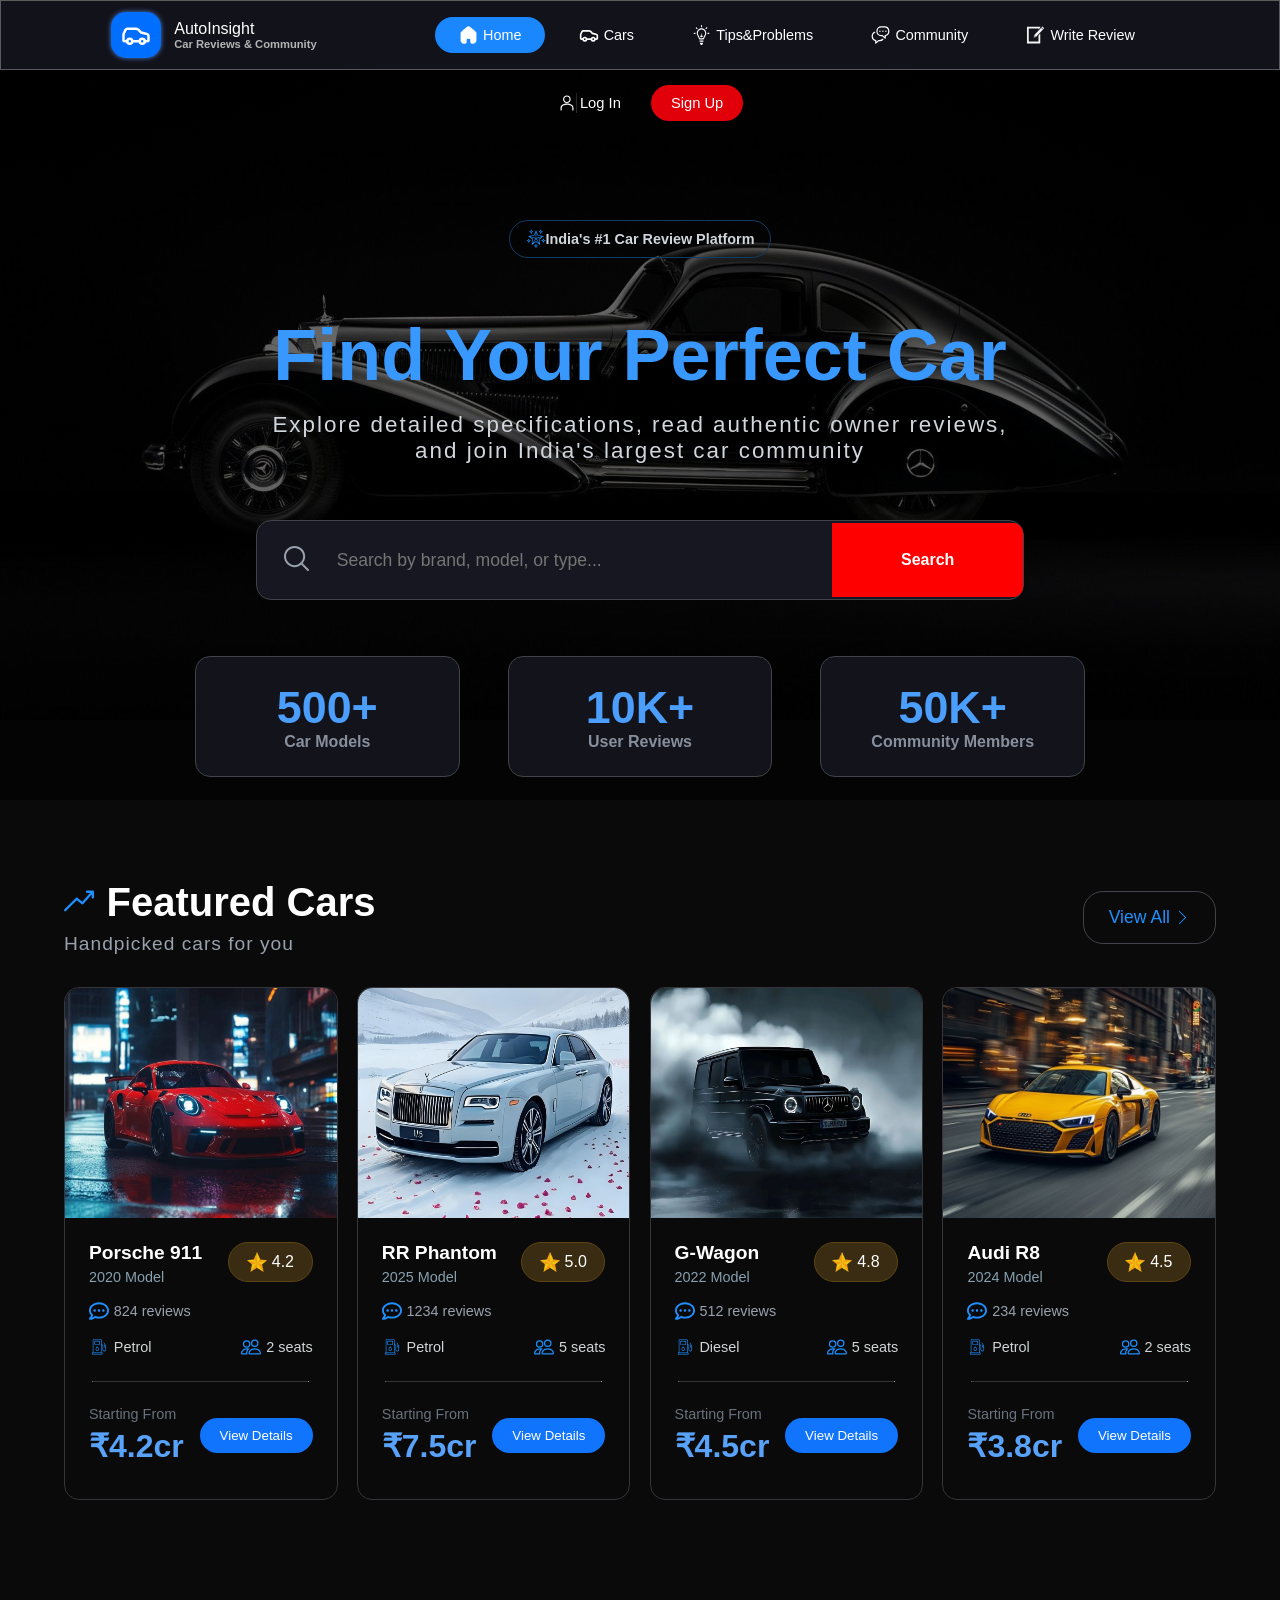
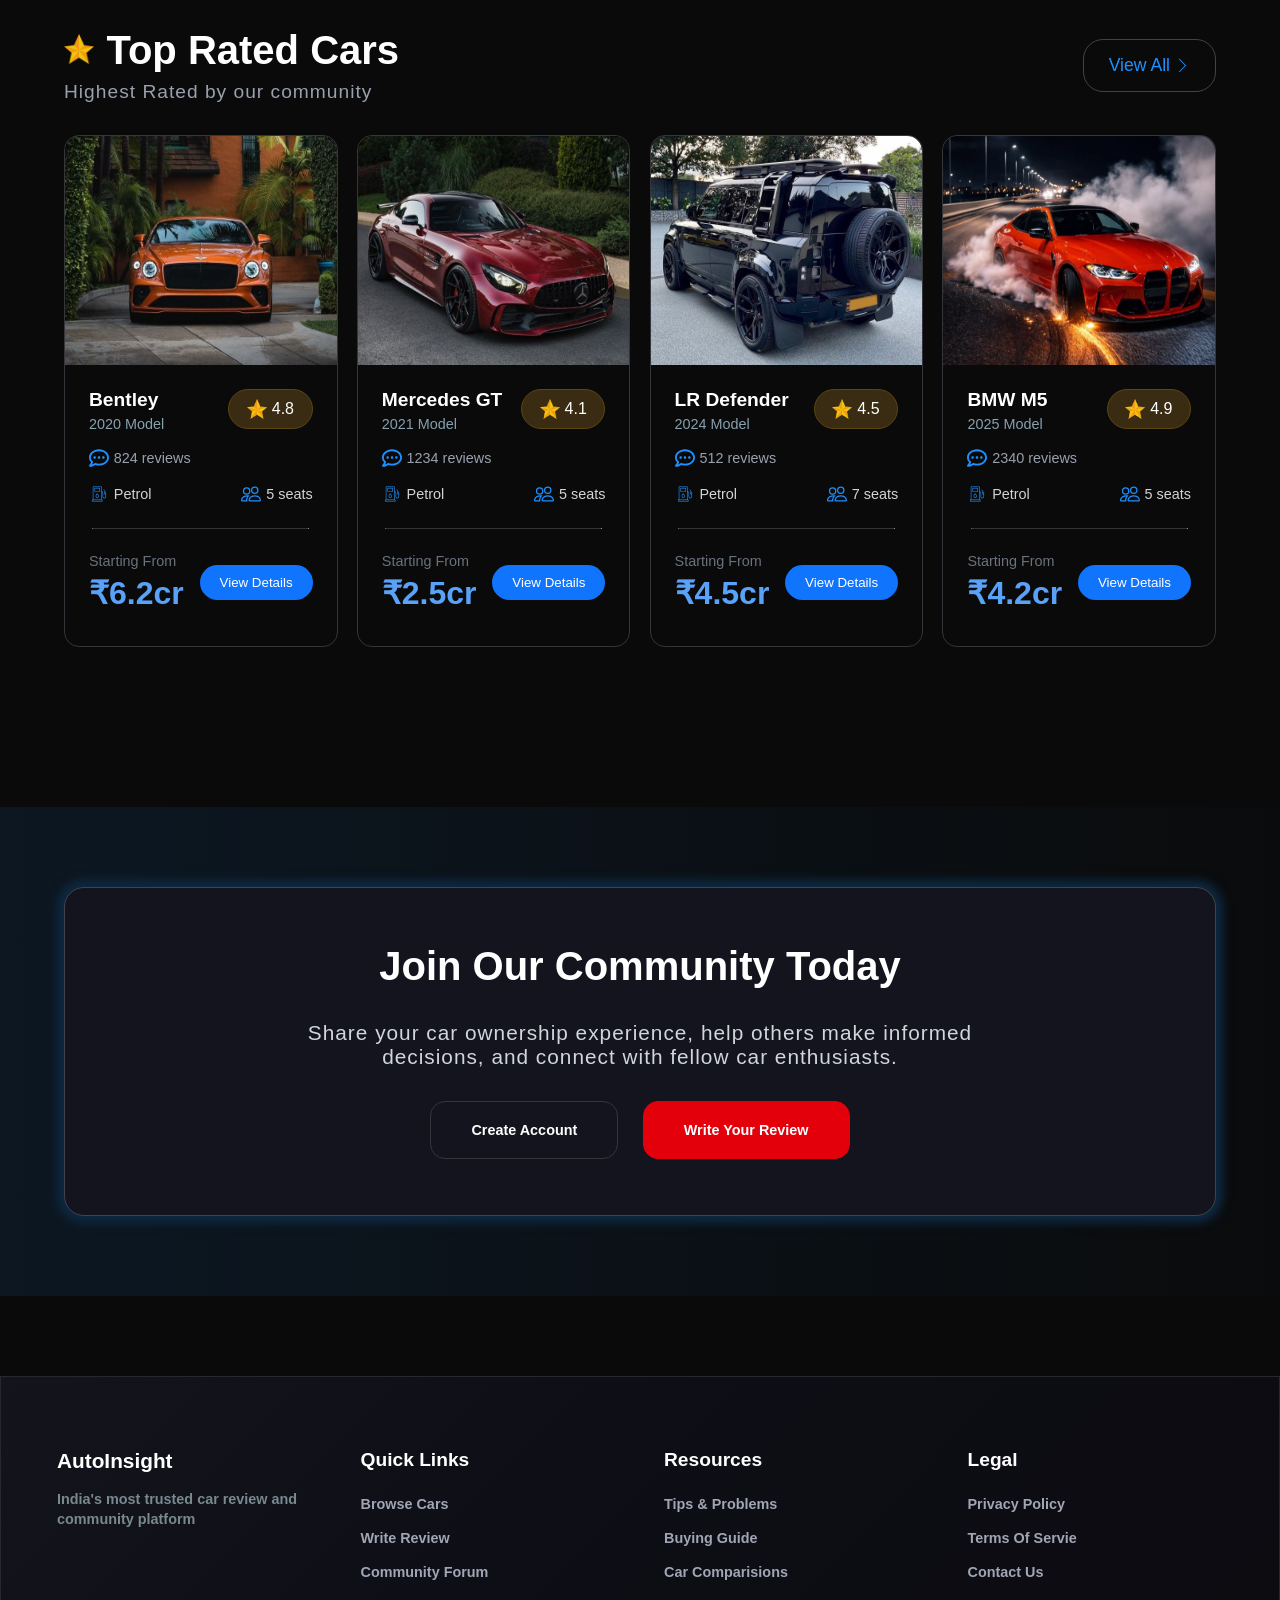
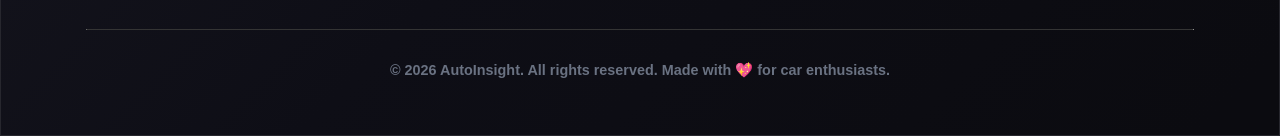
==== commit 39a21c95: "Add Sign up page" ====
--- a/HTML/index.html
+++ b/HTML/index.html
@@ -5,7 +5,6 @@
 	<meta charset="UTF-8" />
 	<meta name="viewport" content="width=device-width, initial-scale=1.0" />
 	<title>AutoInsight - Car Review Platform</title>
-	<link rel="shortcut icon" href="../Asset/Icons/favicon.svg" type="image/x-icon">
 	<link rel="stylesheet" href="../CSS/style.css" />
 </head>
 
@@ -13,7 +12,6 @@
 
 	<div id="header"></div>
 
-	<!---------------- Hero Section ------------------->
 	<div class="hero-section" id="home">
 		<div class="review-platform">
 			<img src="../Asset/Icons/twinkleStars.svg" alt="Star Icon" />
@@ -52,7 +50,6 @@
 		</div>
 	</div>
 
-	<!--------------------- Featured Cars ----------------------->
 	<div id="car" class="featured-cars">
 		<div class="view-all">
 			<div>
@@ -68,7 +65,7 @@
 
 		<div class="car-cardGrid">
 			<!-- Car1 -->
-			<div class="car-card shadow">
+			<div class="car-card">
 				<div class="car-img-container">
 					<img src="../Asset/Images/porsche.jpg" alt="Porsche 911 Car" />
 				</div>
@@ -104,7 +101,7 @@
 						</div>
 					</div>
 
-					<hr />
+					<hr class="index-hr" />
 
 					<div class="car-price">
 						<div class="cost">
@@ -117,7 +114,7 @@
 			</div>
 
 			<!-- Car2 -->
-			<div class="car-card shadow">
+			<div class="car-card">
 				<div class="car-img-container">
 					<img src="../Asset/Images/rr.jpg" alt="Rolls Royce Phantom Car" />
 				</div>
@@ -153,7 +150,7 @@
 						</div>
 					</div>
 
-					<hr />
+					<hr class="index-hr"/>
 
 					<div class="car-price">
 						<div class="cost">
@@ -166,7 +163,7 @@
 			</div>
 
 			<!-- Car3 -->
-			<div class="car-card shadow">
+			<div class="car-card">
 				<div class="car-img-container">
 					<img src="../Asset/Images/gwagon.jpg" alt="Mercedes G Wagon Car" />
 				</div>
@@ -202,7 +199,7 @@
 						</div>
 					</div>
 
-					<hr />
+					<hr class="index-hr"/>
 
 					<div class="car-price">
 						<div class="cost">
@@ -215,7 +212,7 @@
 			</div>
 
 			<!-- Car4 -->
-			<div class="car-card shadow">
+			<div class="car-card">
 				<div class="car-img-container">
 					<img src="../Asset/Images/audi.jpg" alt="Audi R8 Car" />
 				</div>
@@ -251,7 +248,7 @@
 						</div>
 					</div>
 
-					<hr />
+					<hr class="index-hr"/>
 
 					<div class="car-price">
 						<div class="cost">
@@ -265,7 +262,7 @@
 		</div>
 	</div>
 
-	<!-------------------- Top rated Cars ---------------------------->
+
 	<div class="top-rated-cars">
 		<div class="view-all">
 			<div>
@@ -281,7 +278,7 @@
 
 		<div class="car-cardGrid">
 			<!-- Car1 -->
-			<div class="car-card shadow">
+			<div class="car-card">
 				<div class="car-img-container">
 					<img src="../Asset/Images/bentley.jpg" alt="Bentley Flying Spur Car" />
 				</div>
@@ -317,7 +314,7 @@
 						</div>
 					</div>
 
-					<hr />
+					<hr class="index-hr"/>
 
 					<div class="car-price">
 						<div class="cost">
@@ -330,7 +327,7 @@
 			</div>
 
 			<!-- Car2 -->
-			<div class="car-card shadow">
+			<div class="car-card">
 				<div class="car-img-container">
 					<img src="../Asset/Images/mercedes.jpg" alt="Mercedes GT Car" />
 				</div>
@@ -366,7 +363,7 @@
 						</div>
 					</div>
 
-					<hr />
+					<hr class="index-hr"/>
 
 					<div class="car-price">
 						<div class="cost">
@@ -379,7 +376,7 @@
 			</div>
 
 			<!-- Car3 -->
-			<div class="car-card shadow">
+			<div class="car-card">
 				<div class="car-img-container">
 					<img src="../Asset/Images/defender.jpg" alt="Land Rover Defender Car" />
 				</div>
@@ -415,7 +412,7 @@
 						</div>
 					</div>
 
-					<hr />
+					<hr class="index-hr"/>
 
 					<div class="car-price">
 						<div class="cost">
@@ -428,7 +425,7 @@
 			</div>
 
 			<!-- Car4 -->
-			<div class="car-card shadow">
+			<div class="car-card">
 				<div class="car-img-container">
 					<img src="../Asset/Images/bmw.jpg" alt="BMW M5 Car" />
 				</div>
@@ -464,7 +461,7 @@
 						</div>
 					</div>
 
-					<hr />
+					<hr class="index-hr"/>
 
 					<div class="car-price">
 						<div class="cost">
@@ -478,172 +475,6 @@
 		</div>
 	</div>
 
-	<!----------------------- Latest Owner Reviews --------------------->
-	<div class="review-container">
-		<div class="review-head-content">
-			<h2 class="review-head-flex">
-				<img src="../Asset/Icons/message.svg" alt="icon">
-				Latest Owner Review
-			</h2>
-
-			<p>Real experiences from real owners</p>
-		</div>
-
-		<div class="review-cards-grid">
-			<div class="review-card shadow">
-				<div class="card-head-flex">
-					<div class="profile">
-						<img src="../Asset/Images/person1.jpg" alt="person">
-						<div class="batch">
-							<img src="../Asset/Icons/batch.svg" alt="batch">
-						</div>
-					</div>
-
-					<div class="review-head-container">
-						<div class="head-content-flex">
-							<h4>Rahul Lingwal</h4>
-							<div class="rating-flex">
-								<img src="../Asset/Icons/star.svg" alt="star">
-								<img src="../Asset/Icons/star.svg" alt="star">
-								<img src="../Asset/Icons/star.svg" alt="star">
-								<img src="../Asset/Icons/star.svg" alt="star">
-								<img src="../Asset/Icons/star.svg" alt="star">
-							</div>
-						</div>
-						<button>Honda City</button>
-					</div>
-				</div>
-
-				<h3>Best sedan in its class!</h3>
-				<p>I have been driving this car for 6 months now and I am extremely satisfied.
-					The fuel efficiency is outstanding, and the cabin is very spacious...
-				</p>
-
-				<div class="review-time-flex">
-					<div class="date-flex">
-						<img src="../Asset/Icons/date.svg" alt="date">
-						<span>15 March 2026</span>
-					</div>
-					<span>•</span>
-					<span>Owned for 6 months</span>
-				</div>
-
-				<div class="maintain-flex">
-					<div>
-						Maintenance:
-						<span class="price">₹7,500/year</span>
-					</div>
-					<button class="likes-flex">
-						<img src="../Asset/Icons/like.svg" alt="likes">
-						<span>45</span>
-					</button>
-				</div>
-			</div>
-
-			<div class="review-card shadow">
-				<div class="card-head-flex">
-					<div class="profile">
-						<img src="../Asset/Images/person1.jpg" alt="person">
-						<div class="batch">
-							<img src="../Asset/Icons/batch.svg" alt="batch">
-						</div>
-					</div>
-
-					<div class="review-head-container">
-						<div class="head-content-flex">
-							<h4>Piyush Shah</h4>
-							<div class="rating-flex">
-								<img src="../Asset/Icons/star.svg" alt="star">
-								<img src="../Asset/Icons/star.svg" alt="star">
-								<img src="../Asset/Icons/star.svg" alt="star">
-								<img src="../Asset/Icons/star.svg" alt="star">
-							</div>
-						</div>
-						<button>Hyundai Creta</button>
-					</div>
-				</div>
-
-				<h3>Feature-packed SUV</h3>
-				<p>The Creta exceeded my expectations.
-					The safety features are top-notch, and it handles beautifully on highways. The only
-					downside is...
-				</p>
-
-				<div class="review-time-flex">
-					<div class="date-flex">
-						<img src="../Asset/Icons/date.svg" alt="date">
-						<span>10 March 2026</span>
-					</div>
-					<span>•</span>
-					<span>Owned for 10 months</span>
-				</div>
-
-				<div class="maintain-flex">
-					<div>
-						Maintenance:
-						<span class="price">₹9,000/year</span>
-					</div>
-					<button class="likes-flex">
-						<img src="../Asset/Icons/like.svg" alt="likes">
-						<span>99</span>
-					</button>
-				</div>
-			</div>
-
-			<div class="review-card shadow">
-				<div class="card-head-flex">
-					<div class="profile">
-						<img src="../Asset/Images/person1.jpg" alt="person">
-						<div class="batch">
-							<img src="../Asset/Icons/batch.svg" alt="batch">
-						</div>
-					</div>
-
-					<div class="review-head-container">
-						<div class="head-content-flex">
-							<h4>Aman Negi</h4>
-							<div class="rating-flex">
-								<img src="../Asset/Icons/star.svg" alt="star">
-								<img src="../Asset/Icons/star.svg" alt="star">
-								<img src="../Asset/Icons/star.svg" alt="star">
-								<img src="../Asset/Icons/star.svg" alt="star">
-								<img src="../Asset/Icons/star.svg" alt="star">
-							</div>
-						</div>
-						<button>Maruti-Suzuki Swift</button>
-					</div>
-				</div>
-
-				<h3>Value for money</h3>
-				<p>Great car for city driving.
-					The mileage is excellent and maintenance is very affordable. However, the
-					interior could be better for the...
-				</p>
-
-				<div class="review-time-flex">
-					<div class="date-flex">
-						<img src="../Asset/Icons/date.svg" alt="date">
-						<span>01 March 2026</span>
-					</div>
-					<span>•</span>
-					<span>Owned for 11 months</span>
-				</div>
-
-				<div class="maintain-flex">
-					<div>
-						Maintenance:
-						<span class="price">₹4,000/year</span>
-					</div>
-					<button class="likes-flex">
-						<img src="../Asset/Icons/like.svg" alt="likes">
-						<span>59</span>
-					</button>
-				</div>
-			</div>
-		</div>
-	</div>
-
-	<!------------------------------- Call on Action --------------------------->
 	<div class="join-us-container">
 		<div class="join-us">
 			<h4>Join Our Community Today</h4>
@@ -656,7 +487,6 @@
 		</div>
 	</div>
 
-	<!---------------------------- Footer ------------------------------>
 	<footer class="footer">
 		<div class="upper-footer">
 			<div class="upper-footer-section">
@@ -688,7 +518,7 @@
 				</ul>
 			</div>
 		</div>
-		<hr class="footer-hr">
+		<hr class="index-hr footer-hr">
 		<div class="lower-footer">
 			<p>&copy 2026 AutoInsight. All rights reserved. Made with 💖 for car enthusiasts.</p>
 		</div>
--- a/CSS/style.css
+++ b/CSS/style.css
@@ -1,845 +1,644 @@
 *,
 ::after,
 ::before {
-  padding: 0;
-  margin: 0;
-  box-sizing: border-box;
+	padding: 0;
+	margin: 0;
+	box-sizing: border-box;
 }
 
 body {
-  color: white;
-  background-color: rgb(10, 10, 10);
-  font-family: "Nunito Sans", Arial, Helvetica, sans-serif;
+	color: white;
+	background-color: rgb(10, 10, 10);
+	font-family: "Nunito Sans", Arial, Helvetica, sans-serif;
 }
 
 html {
-  scroll-behavior: smooth;
-}
-
-/* ------------------ HEADER OF THE PAGE ---------------*/
+	scroll-behavior: smooth;
+}
+
+/* HEADER OF THE PAGE */
 
 .icons {
-  width: 20px;
+	width: 20px;
 }
 
 .navbar {
-  height: 70px;
-  padding: 0 3.5rem;
-  background-color: rgb(18, 18, 27);
-  color: white;
-  border: 1px solid rgb(91, 91, 91);
-
-  display: flex;
-  flex-wrap: wrap;
-  align-items: center;
-  justify-content: space-around;
-
-  position: fixed;
-  top: 0;
-  left: 0;
-  right: 0;
-  z-index: 1000;
+	height: 70px;
+	padding: 0 3.5rem;
+	background-color: rgb(18, 18, 27);
+	color: white;
+	border: 1px solid rgb(91, 91, 91);
+
+	display: flex;
+	flex-wrap: wrap;
+	align-items: center;
+	justify-content: space-around;
+
+	position: fixed;
+	top: 0;
+	left: 0;
+	right: 0;
+	z-index: 1000;
 }
 
 .navigation-bar-logo {
-  height: 100%;
-  border-radius: 20px;
-  padding: 5px 0;
-  transition: background-color 0.15s ease;
+	height: 100%;
+	border-radius: 20px;
+	padding: 5px 0;
+	transition: background-color 0.15s ease;
+}
+
+.AutoInsight {
+	height: 100%;
+	text-decoration: none;
+	color: white;
+	padding: 0 15px;
+
+	display: flex;
+	flex-wrap: wrap;
+	align-items: center;
+	gap: 0.2rem;
+}
+
+.AutoInsight div:first-child {
+	height: 80%;
+	width: auto;
+	background-color: rgb(0, 110, 255);
+	border-radius: 15px;
+	box-shadow: 0 0 5px rgb(77, 126, 201);
+
+	display: flex;
+	align-items: center;
+	padding: 10px;
+	margin-right: 10px;
+}
+
+.AutoInsight div img {
+	width: 30px;
+}
+
+.AutoInsight .AutoInsight div p:first-child {
+	font-size: 1.1rem;
+	font-weight: 800;
+	letter-spacing: 1.2px;
+	text-align: center;
+}
+
+.AutoInsight div p:last-child {
+	font-size: 0.7rem;
+	font-weight: bold;
+	color: rgb(181, 181, 181);
+}
+
+.navigation-bar {
+	height: 100%;
+}
+
+.navlist {
+	padding: 0 20px;
+	height: 100%;
+	list-style-type: none;
+	display: flex;
+	flex-wrap: wrap;
+	align-items: center;
+	justify-content: space-between;
+}
+
+.navlist li {
+	display: flex;
+	flex-wrap: wrap;
+}
+
+.navlist-items {
+	margin: 0 5px;
+	border-radius: 20px;
+	font-weight: 500;
+	transition: background-color 0.15s ease;
+}
+
+.navlist-items:hover {
+	background-color: rgb(42, 42, 50);
+}
+
+.navlist-items a {
+	padding: 0.5rem 1.5rem;
+	font-weight: 500;
+	text-decoration: none;
+	font-size: 0.9rem;
+	color: white;
+	display: flex;
+	align-items: center;
 }
 
 .navlist li:first-child {
-  background-color: blue;
-}
-
-.AutoInsight {
-  height: 100%;
-  text-decoration: none;
-  color: white;
-  padding: 0 15px;
-
-  display: flex;
-  flex-wrap: wrap;
-  align-items: center;
-  gap: 0.2rem;
-}
-
-.AutoInsight div:first-child {
-  height: 80%;
-  width: auto;
-  background-color: rgb(0, 110, 255);
-  border-radius: 15px;
-  box-shadow: 0 0 5px rgb(77, 126, 201);
-
-  display: flex;
-  align-items: center;
-  padding: 10px;
-  margin-right: 10px;
-}
-
-.AutoInsight div img {
-  width: 30px;
-}
-
-.AutoInsight .AutoInsight div p:first-child {
-  font-size: 1.1rem;
-  font-weight: 800;
-  letter-spacing: 1.2px;
-  text-align: center;
-}
-
-.AutoInsight div p:last-child {
-  font-size: 0.7rem;
-  font-weight: bold;
-  color: rgb(181, 181, 181);
-}
-
-.navigation-bar {
-  height: 100%;
-}
-
-.navlist {
-  padding: 0 20px;
-  height: 100%;
-  list-style-type: none;
-  display: flex;
-  flex-wrap: wrap;
-  align-items: center;
-  justify-content: space-between;
-}
-
-.navlist li {
-  display: flex;
-  flex-wrap: wrap;
-}
-
-.navlist-items {
-  margin: 0 5px;
-  border-radius: 20px;
-  font-weight: 500;
-  transition: background-color 0.15s ease;
-}
-
-.navlist-items:hover {
-  background-color: rgb(42, 42, 50);
-}
-
-.navlist-items a {
-  padding: 0.5rem 1.5rem;
-  font-weight: 500;
-  text-decoration: none;
-  font-size: 0.9rem;
-  color: white;
-  display: flex;
-  align-items: center;
-}
-
-.navlist li:first-child {
-  background-color: rgb(26, 135, 255);
+	background-color: rgb(26, 135, 255);
 }
 
 .navlist-items img {
-  width: 1.2rem;
-  margin-right: 5px;
-  vertical-align: middle;
+	width: 1.2rem;
+	margin-right: 5px;
+	vertical-align: middle;
 }
 
 .navbarButtons {
-  height: 100%;
-  display: flex;
-  flex-wrap: wrap;
-  align-items: center;
-  gap: 10px;
+	height: 100%;
+	display: flex;
+	flex-wrap: wrap;
+	align-items: center;
+	gap: 10px;
 }
 
 .navbarButtons a {
-  text-decoration: none;
+	text-decoration: none;
 }
 
 .navbarButtons button {
-  padding: 10px 20px;
-  border-radius: 20px;
-  font-size: 0.92rem;
-  font-weight: 500;
-
-  display: flex;
-  align-items: center;
-  gap: 0.2rem;
-  cursor: pointer;
+	padding: 10px 20px;
+	border-radius: 20px;
+	font-size: 0.92rem;
+	font-weight: 500;
+
+	display: flex;
+	align-items: center;
+	gap: 0.2rem;
+	cursor: pointer;
 }
 
 .logInButton {
-  background-color: transparent;
-  color: white;
-  border: none;
-  transition: background-color 0.15s ease;
+	background-color: transparent;
+	color: white;
+	border: none;
+	transition: background-color 0.15s ease;
 }
 
 .logInButton:hover {
-  background-color: rgb(42, 42, 50);
+	background-color: rgb(42, 42, 50);
 }
 
 .signUpButton {
-  background-color: rgb(225, 0, 10);
-  color: white;
-  border: none;
-}
-
-/* ----------------------- Hero Section --------------------- */
+	background-color: rgb(225, 0, 10);
+	color: white;
+	border: none;
+}
+
 .hero-section {
-  height: 800px;
-  width: auto;
-  padding-top: 220px;
-  background:
-    linear-gradient(rgba(0, 0, 0, 0.6), rgba(0, 0, 0, 0.6)),
-    url(../Asset/Images/carBackground.jpg);
-  background-repeat: no-repeat;
-  background-size: contain;
-
-  display: flex;
-  flex-direction: column;
-  align-items: center;
-  justify-content: start;
-  gap: 3.5rem;
+	height: 800px;
+	width: auto;
+	padding-top: 220px;
+	background:
+		linear-gradient(rgba(0, 0, 0, 0.6), rgba(0, 0, 0, 0.6)),
+		url(../Asset/Images/carBackground.jpg);
+	background-repeat: no-repeat;
+	background-size: contain;
+
+	display: flex;
+	flex-direction: column;
+	align-items: center;
+	justify-content: start;
+	gap: 3.5rem;
 }
 
 .review-platform {
-  font-size: 0.9rem;
-  padding: 0.5rem 1rem;
-  color: white;
-  border: 1px solid rgb(19, 59, 99);
-  border-radius: 2rem;
-
-  display: flex;
-  width: fit-content;
-  align-items: center;
+	font-size: 0.9rem;
+	padding: 0.5rem 1rem;
+	color: white;
+	border: 1px solid rgb(19, 59, 99);
+	border-radius: 2rem;
+
+	display: flex;
+	width: fit-content;
+	align-items: center;
 }
 
 .review-platform img {
-  width: 20px;
+	width: 20px;
 }
 
 .review-platform p {
-  color: rgb(209, 213, 220);
-  font-weight: bold;
+	color: rgb(209, 213, 220);
+	font-weight: bold;
 }
 
 .hero-section-text {
-  width: 60%;
-  margin: 0 auto;
-  text-align: center;
-
-  display: flex;
-  flex-direction: column;
-  align-items: center;
-  justify-content: center;
-  gap: 1rem;
+	width: 60%;
+	margin: 0 auto;
+	text-align: center;
+
+	display: flex;
+	flex-direction: column;
+	align-items: center;
+	justify-content: center;
+	gap: 1rem;
 }
 
 .hero-section-text h3 {
-  font-size: 4.5rem;
-  font-weight: bolder;
-  color: rgb(56, 152, 253);
+	font-size: 4.5rem;
+	font-weight: bolder;
+	color: rgb(56, 152, 253);
 }
 
 .hero-section-text p {
-  font-size: 1.4rem;
-  letter-spacing: 2px;
-  color: rgb(209, 213, 220);
+	font-size: 1.4rem;
+	letter-spacing: 2px;
+	color: rgb(209, 213, 220);
 }
 
 .search-car {
-  width: 60%;
-  height: 80px;
-  background-color: rgb(22, 23, 32);
-  border: 1px solid rgb(66, 67, 74);
-  border-radius: 15px;
-
-  display: flex;
-  align-items: center;
-  justify-content: start;
+	width: 60%;
+	height: 80px;
+	background-color: rgb(22, 23, 32);
+	border: 1px solid rgb(66, 67, 74);
+	border-radius: 15px;
+
+	display: flex;
+	align-items: center;
+	justify-content: start;
 }
 
 .search-icon {
-  height: 100%;
-  width: 5rem;
-  background-color: transparent;
-  border: none;
-  cursor: pointer;
+	height: 100%;
+	width: 5rem;
+	background-color: transparent;
+	border: none;
+	cursor: pointer;
 }
 
 .search-car img {
-  width: 25px;
+	width: 25px;
 }
 
 .search-car input {
-  height: 100%;
-  width: 65%;
-  background-color: transparent;
-  color: white;
-  padding: 15px 0;
-  border: none;
-  font-size: 1.1rem;
+	height: 100%;
+	width: 65%;
+	background-color: transparent;
+	color: white;
+	padding: 15px 0;
+	border: none;
+	font-size: 1.1rem;
 }
 
 .search-car input:focus {
-  outline: none;
+	outline: none;
 }
 
 .search-car-button {
-  width: 25%;
-  height: 95%;
-  background-color: red;
-  border: none;
-  border-top-right-radius: 10px;
-  border-bottom-right-radius: 10px;
-
-  color: white;
-  font-size: 1rem;
-  font-weight: bold;
+	width: 25%;
+	height: 95%;
+	background-color: red;
+	border: none;
+	border-top-right-radius: 10px;
+	border-bottom-right-radius: 10px;
+
+	color: white;
+	font-size: 1rem;
+	font-weight: bold;
 }
 
 .description-grid {
-  display: grid;
-  grid-template-columns: 1fr 1fr 1fr;
-  gap: 3rem;
+	display: grid;
+	grid-template-columns: 1fr 1fr 1fr;
+	gap: 3rem;
 }
 
 .description-grid div {
-  padding: 25px 50px;
-  background-color: rgb(18, 19, 27);
-  border-radius: 15px;
-  border: 1px solid rgb(66, 67, 74);
-  text-align: center;
+	padding: 25px 50px;
+	background-color: rgb(18, 19, 27);
+	border-radius: 15px;
+	border: 1px solid rgb(66, 67, 74);
+	text-align: center;
 }
 
 .description-grid div h4 {
-  color: rgb(76, 158, 252);
-  font-size: 2.8rem;
+	color: rgb(76, 158, 252);
+	font-size: 2.8rem;
 }
 
 .description-grid div p {
-  color: rgb(136, 143, 156);
-  font-weight: bold;
-}
-
-/* --------------- Featured and Top Rated Cars Section ---------------- */
+	color: rgb(136, 143, 156);
+	font-weight: bold;
+}
+
 .featured-cars {
-  padding: 5rem 0;
+	padding: 5rem 0;
 }
 
 .view-all {
-  padding: 0 4rem;
-  display: flex;
-  align-items: center;
-  justify-content: space-between;
+	padding: 0 4rem;
+	display: flex;
+	align-items: center;
+	justify-content: space-between;
 }
 
 .view-all div img {
-  width: 30px;
+	width: 30px;
 }
 
 .view-all h4 {
-  margin-left: 0.5rem;
-  margin-bottom: 0.5rem;
-  display: inline-block;
-  font-weight: bold;
-  font-size: 2.5rem;
+	margin-left: 0.5rem;
+	margin-bottom: 0.5rem;
+	display: inline-block;
+	font-weight: bold;
+	font-size: 2.5rem;
 }
 
 .view-all p {
-  color: rgb(153, 161, 175);
-  font-size: 1.2rem;
-  letter-spacing: 1px;
+	color: rgb(153, 161, 175);
+	font-size: 1.2rem;
+	letter-spacing: 1px;
 }
 
 .view-all button {
-  padding: 15px 25px;
-  color: rgb(30, 144, 255);
-  background-color: transparent;
-  border-radius: 20px;
-  border: 1px solid rgb(66, 67, 74);
-  font-size: 1.1rem;
-  display: flex;
-  align-items: center;
-  cursor: pointer;
+	padding: 15px 25px;
+	color: rgb(30, 144, 255);
+	background-color: transparent;
+	border-radius: 20px;
+	border: 1px solid rgb(66, 67, 74);
+	font-size: 1.1rem;
+	display: flex;
+	align-items: center;
+	cursor: pointer;
 }
 
 .view-all button img {
-  width: 15px;
-  margin-left: 5px;
+	width: 15px;
+	margin-left: 5px;
 }
 
 .car-cardGrid {
-  margin-top: 2rem;
-  padding: 0 4rem;
-  display: grid;
-  grid-template-columns: 1fr 1fr 1fr 1fr;
-  gap: 1.2rem;
+	margin-top: 2rem;
+	padding: 0 4rem;
+	display: grid;
+	grid-template-columns: 1fr 1fr 1fr 1fr;
+	gap: 1.2rem;
 }
 
 .car-card {
-  border: 1px solid rgb(53, 53, 59);
-  border-radius: 15px;
-  cursor: pointer;
-  transition: transform 0.7s ease;
-  overflow: hidden;
-}
-
-.car-card:hover img {
-  transform: scale(1.025);
+	border: 1px solid rgb(53, 53, 59);
+	border-radius: 15px;
+	cursor: pointer;
 }
 
 .car-img-container {
-  height: 45%;
+	height: 45%;
 }
 
 .car-img-container img {
-  border-top-left-radius: 15px;
-  border-top-right-radius: 15px;
-  width: 100%;
-  height: 100%;
+	border-top-left-radius: 15px;
+	border-top-right-radius: 15px;
+	width: 100%;
+	height: 100%;
 }
 
 .car-details {
-  height: 55%;
+	height: 55%;
 }
 
 .car-description {
-  padding: 1.5rem;
-  display: flex;
-  flex-direction: column;
-  justify-content: start;
-  gap: 1rem;
+	padding: 1.5rem;
+	display: flex;
+	flex-direction: column;
+	justify-content: start;
+	gap: 1rem;
 }
 
 .car-description > div:first-child {
-  display: flex;
-  justify-content: space-between;
+	display: flex;
+	justify-content: space-between;
 }
 
 .car-name p:first-child {
-  font-size: 1.2rem;
-  font-weight: bold;
-  color: white;
-  margin-bottom: 0.3rem;
+	font-size: 1.2rem;
+	font-weight: bold;
+	color: white;
+	margin-bottom: 0.3rem;
 }
 
 .car-name p:last-child {
-  font-size: 0.9rem;
-  color: rgb(135, 161, 175);
+	font-size: 0.9rem;
+	color: rgb(135, 161, 175);
 }
 
 .ratings {
-  height: 40px;
-  background-color: rgb(58, 44, 19);
-  border: 1px solid rgb(92, 69, 16);
-  border-radius: 20px;
-  padding: 0.5rem 1.1rem;
-  display: flex;
-  align-items: center;
-  gap: 5px;
+	height: 40px;
+	background-color: rgb(58, 44, 19);
+	border: 1px solid rgb(92, 69, 16);
+	border-radius: 20px;
+	padding: 0.5rem 1.1rem;
+	display: flex;
+	align-items: center;
+	gap: 5px;
 }
 
 .reviews {
-  font-size: 0.9rem;
-  color: rgb(153, 161, 175);
+	font-size: 0.9rem;
+	color: rgb(153, 161, 175);
 }
 
 .fuel-and-capacity {
-  font-size: 0.9rem;
-  color: rgb(209, 213, 214);
-  display: flex;
-  justify-content: space-between;
+	font-size: 0.9rem;
+	color: rgb(209, 213, 214);
+	display: flex;
+	justify-content: space-between;
 }
 
 .fuel,
 .seat-capacity,
 .reviews {
-  display: flex;
-  justify-content: start;
-  align-items: center;
+	display: flex;
+	justify-content: start;
+	align-items: center;
 }
 
 .fuel img,
 .seat-capacity img,
 .reviews img {
-  margin-right: 0.3rem;
-}
-
-hr {
-  margin: 0 auto;
-  width: 80%;
-  border-top: 1px solid rgb(52, 52, 52);
-  border-bottom: none;
+	margin-right: 0.3rem;
+}
+
+.index-hr {
+	margin: 0 auto;
+	width: 80%;
+	border-top: 1px solid rgb(52, 52, 52);
+	border-bottom: none;
 }
 
 .car-price {
-  padding: 1.5rem;
-  margin-bottom: 2rem;
-  display: flex;
-  justify-content: space-between;
-  align-items: center;
+	padding: 1.5rem;
+	margin-bottom: 2rem;
+	display: flex;
+	justify-content: space-between;
+	align-items: center;
 }
 
 .cost p:first-child {
-  font-size: 0.9rem;
-  color: rgb(106, 114, 127);
-  margin-bottom: 5px;
+	font-size: 0.9rem;
+	color: rgb(106, 114, 127);
+	margin-bottom: 5px;
 }
 
 .cost p:last-child {
-  font-size: 2rem;
-  font-weight: bold;
-  color: rgb(89, 162, 250);
+	font-size: 2rem;
+	font-weight: bold;
+	color: rgb(89, 162, 250);
 }
 
 .view-details {
-  padding: 10px 20px;
-  background-color: rgb(16, 116, 253);
-  color: white;
-  border: none;
-  border-radius: 20px;
-  cursor: pointer;
+	padding: 10px 20px;
+	background-color: rgb(16, 116, 253);
+	color: white;
+	border: none;
+	border-radius: 20px;
+	cursor: pointer;
 }
 
 .top-rated-cars {
-  margin-top: 3rem;
-  margin-bottom: 3.2rem;
-}
-
-/* ----------------- Latest Owner Review -------------------- */
-.review-container {
-  margin: auto;
-  margin-bottom: 4.5rem;
-  max-width: 94vw;
-  padding: 5rem 1.6rem;
-}
-
-.review-head-flex {
-  display: flex;
-  align-items: center;
-  gap: 0.8rem;
-  font-weight: bold;
-  font-size: 2.5rem;
-  margin-bottom: 0.5rem;
-}
-
-.review-head-flex img {
-  height: 40px;
-}
-
-.review-head-content p {
-  font-size: 1.125rem;
-  color: #99a1af;
-}
-
-.review-head-content {
-  margin-bottom: 2.5rem;
-}
-
-.review-cards-grid {
-  display: grid;
-  grid-template-columns: 1fr 1fr 1fr;
-  gap: 1.2rem;
-}
-
-.review-card {
-  border: 1px solid rgb(53, 53, 59);
-  border-radius: 20px;
-  padding: 1.8rem;
-  background-color: rgba(20, 20, 30, 0.7);
-  transition: all 0.3s ease;
-}
-
-.shadow:hover {
-  transform: translateY(-4px);
-  box-shadow: 0 18px 22px rgba(40, 60, 95, 0.3);
-}
-
-.card-head-flex {
-  display: flex;
-  align-items: center;
-  gap: 1rem;
-  margin-bottom: 2rem;
-}
-
-.profile {
-  position: relative;
-  width: 3.5rem;
-  height: 3.5rem;
-  border-radius: 50%;
-  border: 2px solid rgb(8, 8, 105);
-}
-
-.profile img {
-  width: 3.3rem;
-  height: 3.3rem;
-  border-radius: 50%;
-  object-fit: cover;
-}
-
-.batch {
-  position: absolute;
-  background-color: #1277fd;
-  padding: 0.2rem;
-  border-radius: 50%;
-  display: flex;
-  align-items: center;
-  top: 40px;
-  right: -2px;
-}
-
-.batch img {
-  width: 0.8rem;
-  height: 0.8rem;
-}
-
-.review-head-container {
-  width: 100%;
-}
-
-.head-content-flex {
-  display: flex;
-  align-items: center;
-  justify-content: space-between;
-  margin-bottom: 0.6rem;
-}
-
-.head-content-flex h4 {
-  font-weight: 700;
-  margin-top: 1rem;
-}
-
-.rating-flex {
-  display: flex;
-}
-
-.head-content-flex img {
-  margin-top: 0.8rem;
-}
-
-.review-head-container button {
-  background: none;
-  border: none;
-  color: #1b73ca;
-  font-weight: bold;
-  font-size: 0.9rem;
-  cursor: pointer;
-}
-
-.review-card h3 {
-  font-weight: bold;
-  font-size: 1.2rem;
-  margin-bottom: 1.1rem;
-}
-
-.review-card p {
-  margin-bottom: 1.1rem;
-  line-height: 22px;
-  color: #99a1af;
-}
-
-.review-time-flex {
-  display: flex;
-  align-items: center;
-  color: #858c99;
-  font-size: 0.78rem;
-  margin-bottom: 1.25rem;
-  gap: 1rem;
-}
-
-.date-flex {
-  display: flex;
-  align-items: center;
-  gap: 0.34rem;
-}
-
-.date-flex img {
-  width: 0.99rem;
-}
-
-.maintain-flex {
-  display: flex;
-  align-items: center;
-  justify-content: space-between;
-  border-top: 1px solid #2a2a30;
-  padding-top: 1.5rem;
-  color: #858c99;
-  font-size: 0.78rem;
-}
-
-.maintain-flex .price {
-  color: white;
-  font-size: 0.85rem;
-  font-weight: 700;
-}
-
-.maintain-flex button {
-  display: flex;
-  align-items: center;
-  justify-content: space-around;
-  background: none;
-  font-weight: bold;
-  font-size: 1rem;
-  cursor: pointer;
-  color: #858c99;
-  background-color: #1d1d24;
-  padding: 0.6rem;
-  border: 1px solid #2a2a30;
-  border-radius: 15px;
-  width: 20%;
-}
-
-.maintain-flex button img {
-  width: 1rem;
-}
-
-/* ----------------------------- Call on Acton ------------------ */
+	margin-top: 3rem;
+	margin-bottom: 10rem;
+}
+
 .join-us-container {
-  background: linear-gradient(90deg, rgb(12, 23, 34), rgb(10, 11, 12));
-  padding: 1rem 0;
-  margin-bottom: 5rem;
+	background: linear-gradient(90deg, rgb(12, 23, 34), rgb(10, 11, 12));
+	padding: 1rem 0;
+	margin-bottom: 5rem;
 }
 
 .join-us {
-  margin: 4rem;
-  padding: 3.5rem;
-  background-color: rgb(19, 20, 30);
-  border: 1px solid rgb(66, 67, 74);
-  border-radius: 20px;
-  box-shadow: 0 0 10px 7px rgb(14, 41, 65);
-
-  display: flex;
-  flex-direction: column;
-  align-items: center;
-  justify-content: space-around;
-  gap: 2rem;
+	margin: 4rem;
+	padding: 3.5rem;
+	background-color: rgb(19, 20, 30);
+	border: 1px solid rgb(66, 67, 74);
+	border-radius: 20px;
+	box-shadow: 0 0 10px 7px rgb(14, 41, 65);
+
+	display: flex;
+	flex-direction: column;
+	align-items: center;
+	justify-content: space-around;
+	gap: 2rem;
 }
 
 .join-us h4 {
-  color: white;
-  font-size: 2.5rem;
-  font-weight: bold;
+	color: white;
+	font-size: 2.5rem;
+	font-weight: bold;
 }
 
 .join-us p {
-  text-align: center;
-  padding: 0 10rem;
-  letter-spacing: 1px;
-  color: rgb(209, 213, 220);
-  font-size: 1.3rem;
+	text-align: center;
+	padding: 0 10rem;
+	letter-spacing: 1px;
+	color: rgb(209, 213, 220);
+	font-size: 1.3rem;
 }
 
 .join-us-buttons button {
-  padding: 20px 40px;
-  margin: 0 10px;
-  color: white;
-  font-size: 0.9rem;
-  font-weight: bold;
-  border-radius: 15px;
-  cursor: pointer;
+	padding: 20px 40px;
+	margin: 0 10px;
+	color: white;
+	font-size: 0.9rem;
+	font-weight: bold;
+	border-radius: 15px;
+	cursor: pointer;
 }
 
 .join-us-create-account-button {
-  background-color: transparent;
-  border: 1px solid rgb(53, 53, 59);
-  transition: all 0.15s ease;
+	background-color: transparent;
+	border: 1px solid rgb(53, 53, 59);
+	transition: all 0.15s ease;
 }
 
 .join-us-create-account-button:hover {
-  background-color: rgb(67, 67, 75);
-  border: 1px solid rgb(30, 144, 255);
-  box-shadow: 0 7px 10px rgb(23, 62, 107);
+	background-color: rgb(67, 67, 75);
+	border: 1px solid rgb(30, 144, 255);
+	box-shadow: 0 7px 10px rgb(23, 62, 107);
 }
 
 .join-us-write-review-button {
-  background-color: rgb(227, 0, 11);
-  border: 1px solid rgb(227, 0, 11);
-  transition: all 0.15s ease;
+	background-color: rgb(227, 0, 11);
+	border: 1px solid rgb(227, 0, 11);
+	transition: all 0.15s ease;
 }
 
 .join-us-write-review-button:hover {
-  box-shadow: 0 5px 15px rgb(183, 33, 41);
-}
-
-/* --------------------------- Footer ------------------------ */
+	box-shadow: 0 5px 15px rgb(183, 33, 41);
+}
+
 .footer {
-  padding: 3.5rem;
-  background: linear-gradient(
-    135deg,
-    rgb(20, 20, 29),
-    rgb(14, 14, 22) 40%,
-    rgb(11, 11, 16) 95%
-  );
-  border: 1px solid rgb(39, 39, 46);
+	padding: 3.5rem;
+	background: linear-gradient(
+		135deg,
+		rgb(20, 20, 29),
+		rgb(14, 14, 22) 40%,
+		rgb(11, 11, 16) 95%
+	);
+	border: 1px solid rgb(39, 39, 46);
 }
 
 .upper-footer {
-  display: grid;
-  grid-template-columns: 1fr 1fr 1fr 1fr;
-  gap: 3rem;
-  padding-top: 1rem;
-  padding-bottom: 1rem;
+	display: grid;
+	grid-template-columns: 1fr 1fr 1fr 1fr;
+	gap: 3rem;
+	padding-top: 1rem;
+	padding-bottom: 1rem;
 }
 
 .upper-footer-section h3 {
-  font-size: 1.3rem;
-  font-weight: bold;
-  color: white;
-  padding-bottom: 1rem;
+	font-size: 1.3rem;
+	font-weight: bold;
+	color: white;
+	padding-bottom: 1rem;
 }
 
 .upper-footer-section p {
-  color: rgb(120, 137, 143);
-  font-size: 0.9rem;
-  font-weight: bold;
-  line-height: 20px;
+	color: rgb(120, 137, 143);
+	font-size: 0.9rem;
+	font-weight: bold;
+	line-height: 20px;
 }
 
 .upper-footer-section h4 {
-  font-size: 1.2rem;
-  font-weight: bold;
-  color: white;
-  padding-bottom: 1.5rem;
+	font-size: 1.2rem;
+	font-weight: bold;
+	color: white;
+	padding-bottom: 1.5rem;
 }
 
 .footer-list {
-  display: flex;
-  flex-direction: column;
-  align-items: start;
-  justify-content: start;
-  gap: 1rem;
+	display: flex;
+	flex-direction: column;
+	align-items: start;
+	justify-content: start;
+	gap: 1rem;
 }
 
 .footer-list li {
-  list-style-type: none;
-  cursor: pointer;
+	list-style-type: none;
+	cursor: pointer;
 }
 
 .footer-list li a {
-  text-decoration: none;
-  font-size: 0.9rem;
-  font-weight: bold;
-  color: rgb(161, 166, 181);
-  transition: color 0.15s ease;
+	text-decoration: none;
+	font-size: 0.9rem;
+	font-weight: bold;
+	color: rgb(161, 166, 181);
+	transition: color 0.15s ease;
 }
 
 .footer-list li a:hover {
-  color: rgb(30, 144, 255);
+	color: rgb(30, 144, 255);
 }
 
 .footer-hr {
-  width: 95%;
-  margin: 2rem auto;
+	width: 95%;
+	margin: 2rem auto;
 }
 
 .lower-footer {
-  text-align: center;
+	text-align: center;
 }
 
 .lower-footer p {
-  color: rgb(106, 114, 130);
-  font-size: 0.9rem;
-  font-weight: bold;
-}
+	color: rgb(106, 114, 130);
+	font-size: 0.9rem;
+	font-weight: bold;
+}
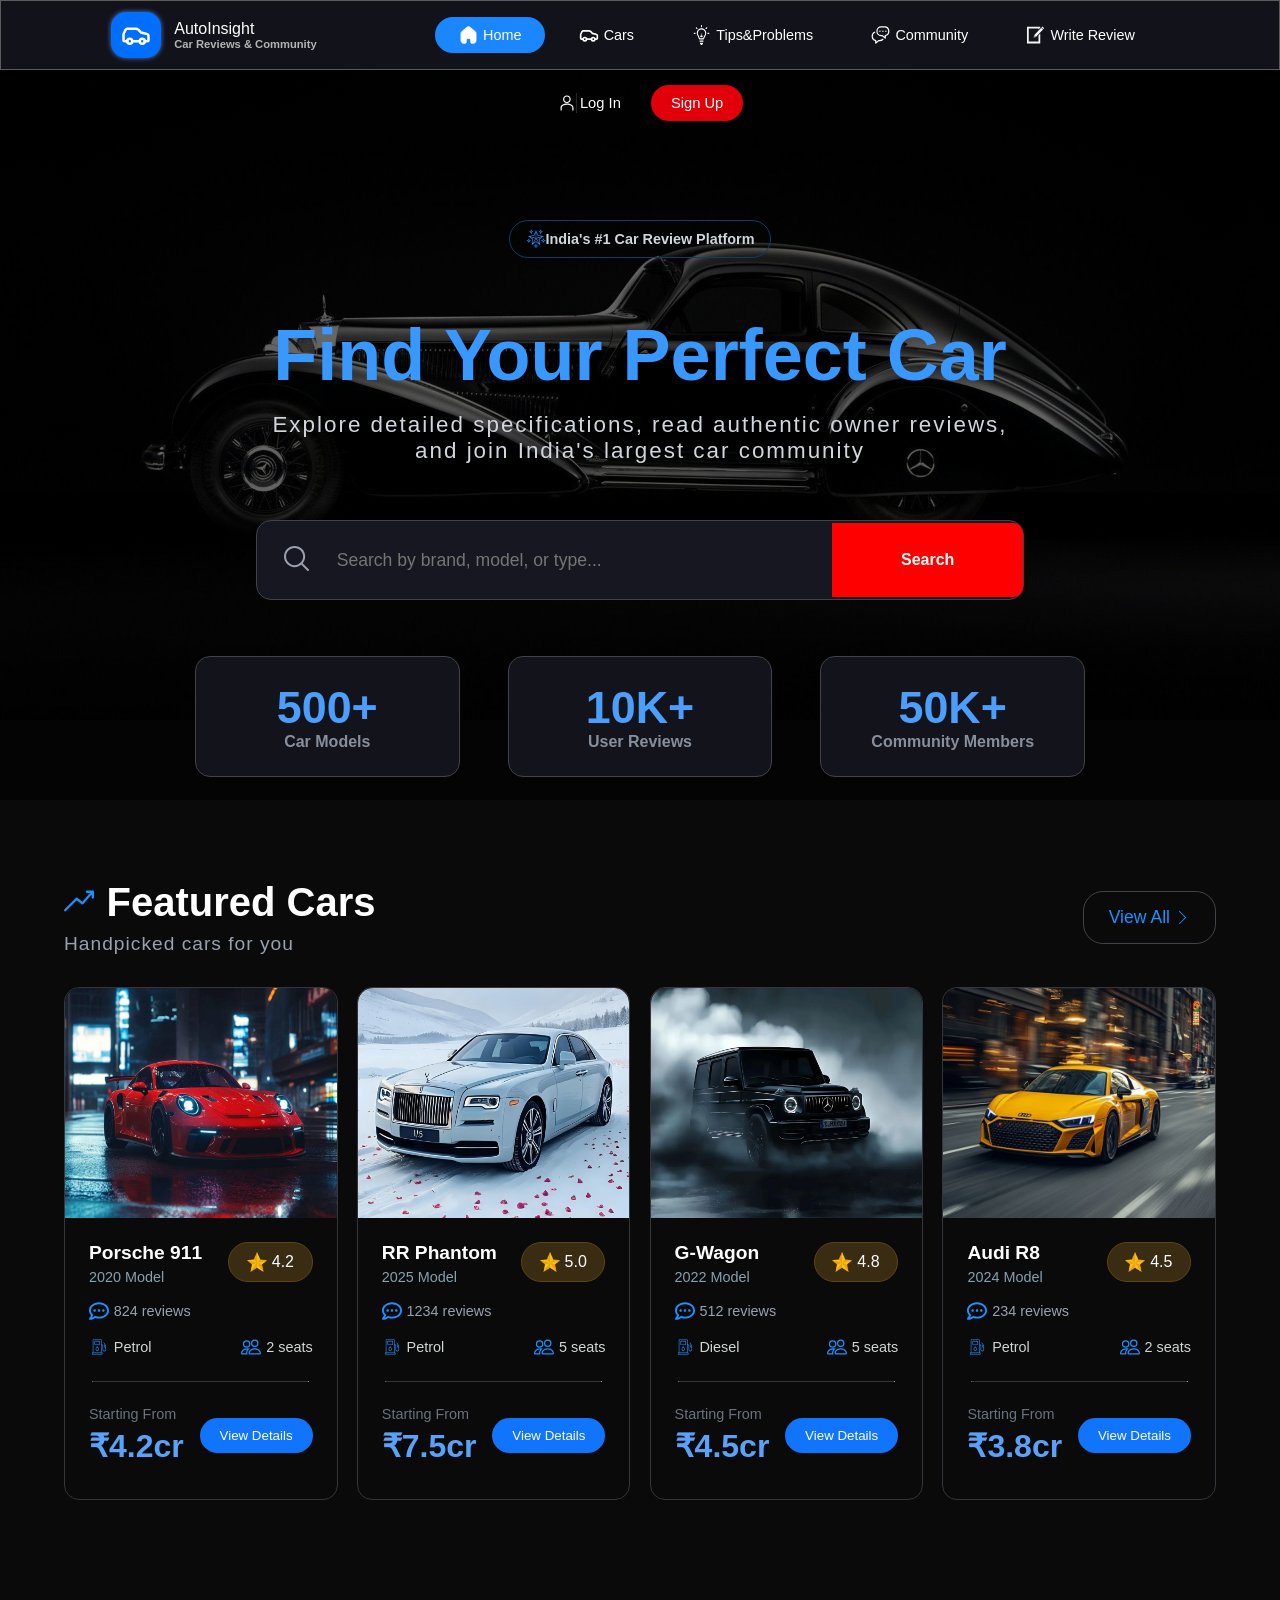
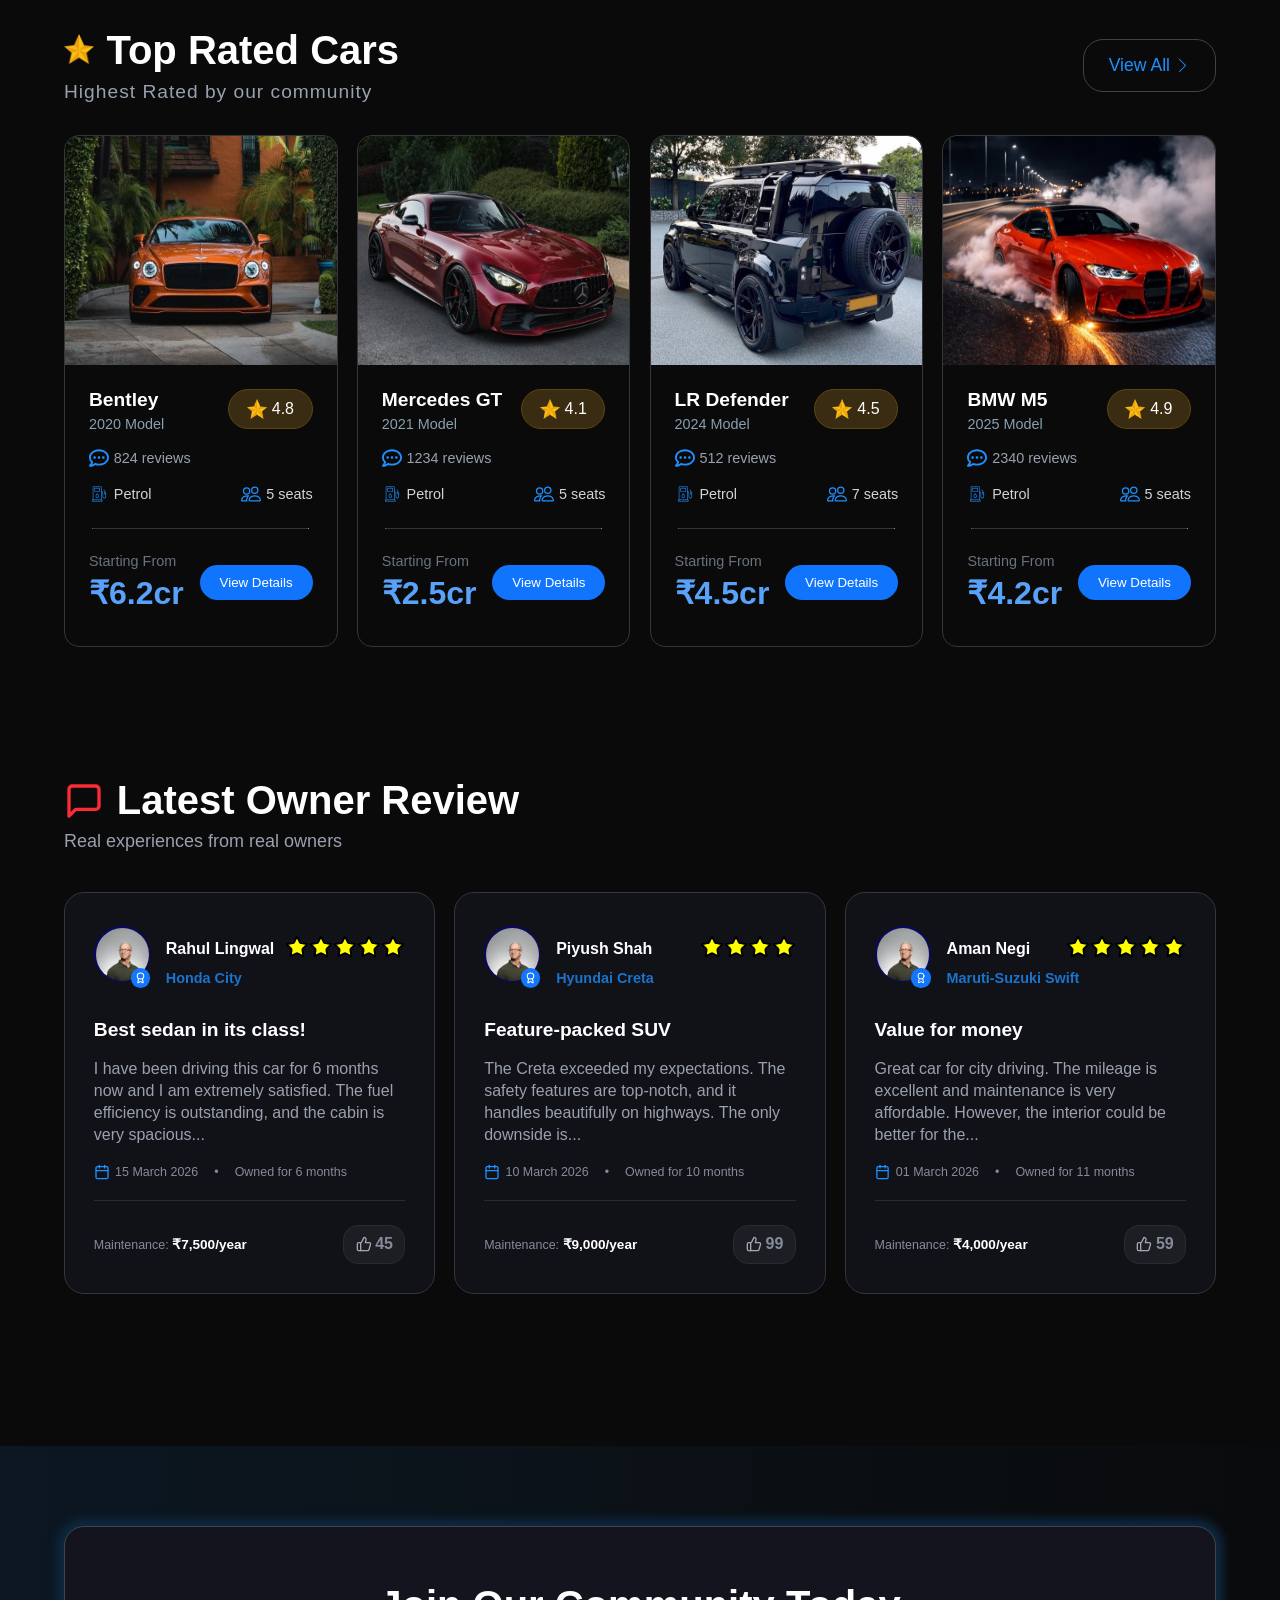
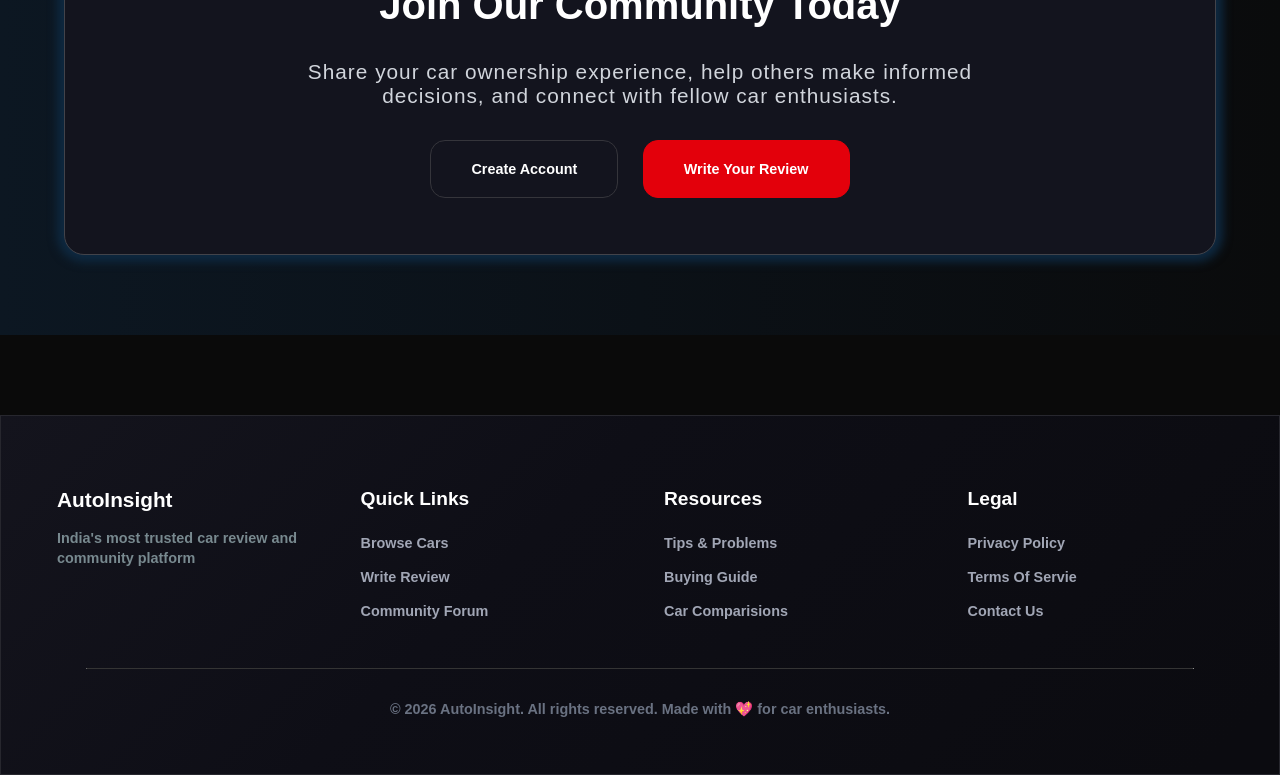
==== commit 0552a6b0: "Resolve merge  conflicts in main and feature/car-review-system" ====
--- a/HTML/index.html
+++ b/HTML/index.html
@@ -5,6 +5,7 @@
 	<meta charset="UTF-8" />
 	<meta name="viewport" content="width=device-width, initial-scale=1.0" />
 	<title>AutoInsight - Car Review Platform</title>
+	<link rel="shortcut icon" href="../Asset/Icons/favicon.svg" type="image/x-icon">
 	<link rel="stylesheet" href="../CSS/style.css" />
 </head>
 
@@ -12,6 +13,7 @@
 
 	<div id="header"></div>
 
+	<!---------------- Hero Section ------------------->
 	<div class="hero-section" id="home">
 		<div class="review-platform">
 			<img src="../Asset/Icons/twinkleStars.svg" alt="Star Icon" />
@@ -50,6 +52,7 @@
 		</div>
 	</div>
 
+	<!--------------------- Featured Cars ----------------------->
 	<div id="car" class="featured-cars">
 		<div class="view-all">
 			<div>
@@ -65,7 +68,7 @@
 
 		<div class="car-cardGrid">
 			<!-- Car1 -->
-			<div class="car-card">
+			<div class="car-card shadow">
 				<div class="car-img-container">
 					<img src="../Asset/Images/porsche.jpg" alt="Porsche 911 Car" />
 				</div>
@@ -114,7 +117,7 @@
 			</div>
 
 			<!-- Car2 -->
-			<div class="car-card">
+			<div class="car-card shadow">
 				<div class="car-img-container">
 					<img src="../Asset/Images/rr.jpg" alt="Rolls Royce Phantom Car" />
 				</div>
@@ -163,7 +166,7 @@
 			</div>
 
 			<!-- Car3 -->
-			<div class="car-card">
+			<div class="car-card shadow">
 				<div class="car-img-container">
 					<img src="../Asset/Images/gwagon.jpg" alt="Mercedes G Wagon Car" />
 				</div>
@@ -212,7 +215,7 @@
 			</div>
 
 			<!-- Car4 -->
-			<div class="car-card">
+			<div class="car-card shadow">
 				<div class="car-img-container">
 					<img src="../Asset/Images/audi.jpg" alt="Audi R8 Car" />
 				</div>
@@ -262,7 +265,7 @@
 		</div>
 	</div>
 
-
+	<!-------------------- Top rated Cars ---------------------------->
 	<div class="top-rated-cars">
 		<div class="view-all">
 			<div>
@@ -278,7 +281,7 @@
 
 		<div class="car-cardGrid">
 			<!-- Car1 -->
-			<div class="car-card">
+			<div class="car-card shadow">
 				<div class="car-img-container">
 					<img src="../Asset/Images/bentley.jpg" alt="Bentley Flying Spur Car" />
 				</div>
@@ -327,7 +330,7 @@
 			</div>
 
 			<!-- Car2 -->
-			<div class="car-card">
+			<div class="car-card shadow">
 				<div class="car-img-container">
 					<img src="../Asset/Images/mercedes.jpg" alt="Mercedes GT Car" />
 				</div>
@@ -376,7 +379,7 @@
 			</div>
 
 			<!-- Car3 -->
-			<div class="car-card">
+			<div class="car-card shadow">
 				<div class="car-img-container">
 					<img src="../Asset/Images/defender.jpg" alt="Land Rover Defender Car" />
 				</div>
@@ -425,7 +428,7 @@
 			</div>
 
 			<!-- Car4 -->
-			<div class="car-card">
+			<div class="car-card shadow">
 				<div class="car-img-container">
 					<img src="../Asset/Images/bmw.jpg" alt="BMW M5 Car" />
 				</div>
@@ -475,6 +478,172 @@
 		</div>
 	</div>
 
+	<!----------------------- Latest Owner Reviews --------------------->
+	<div class="review-container">
+		<div class="review-head-content">
+			<h2 class="review-head-flex">
+				<img src="../Asset/Icons/message.svg" alt="icon">
+				Latest Owner Review
+			</h2>
+
+			<p>Real experiences from real owners</p>
+		</div>
+
+		<div class="review-cards-grid">
+			<div class="review-card shadow">
+				<div class="card-head-flex">
+					<div class="profile">
+						<img src="../Asset/Images/person1.jpg" alt="person">
+						<div class="batch">
+							<img src="../Asset/Icons/batch.svg" alt="batch">
+						</div>
+					</div>
+
+					<div class="review-head-container">
+						<div class="head-content-flex">
+							<h4>Rahul Lingwal</h4>
+							<div class="rating-flex">
+								<img src="../Asset/Icons/star.svg" alt="star">
+								<img src="../Asset/Icons/star.svg" alt="star">
+								<img src="../Asset/Icons/star.svg" alt="star">
+								<img src="../Asset/Icons/star.svg" alt="star">
+								<img src="../Asset/Icons/star.svg" alt="star">
+							</div>
+						</div>
+						<button>Honda City</button>
+					</div>
+				</div>
+
+				<h3>Best sedan in its class!</h3>
+				<p>I have been driving this car for 6 months now and I am extremely satisfied.
+					The fuel efficiency is outstanding, and the cabin is very spacious...
+				</p>
+
+				<div class="review-time-flex">
+					<div class="date-flex">
+						<img src="../Asset/Icons/date.svg" alt="date">
+						<span>15 March 2026</span>
+					</div>
+					<span>•</span>
+					<span>Owned for 6 months</span>
+				</div>
+
+				<div class="maintain-flex">
+					<div>
+						Maintenance:
+						<span class="price">₹7,500/year</span>
+					</div>
+					<button class="likes-flex">
+						<img src="../Asset/Icons/like.svg" alt="likes">
+						<span>45</span>
+					</button>
+				</div>
+			</div>
+
+			<div class="review-card shadow">
+				<div class="card-head-flex">
+					<div class="profile">
+						<img src="../Asset/Images/person1.jpg" alt="person">
+						<div class="batch">
+							<img src="../Asset/Icons/batch.svg" alt="batch">
+						</div>
+					</div>
+
+					<div class="review-head-container">
+						<div class="head-content-flex">
+							<h4>Piyush Shah</h4>
+							<div class="rating-flex">
+								<img src="../Asset/Icons/star.svg" alt="star">
+								<img src="../Asset/Icons/star.svg" alt="star">
+								<img src="../Asset/Icons/star.svg" alt="star">
+								<img src="../Asset/Icons/star.svg" alt="star">
+							</div>
+						</div>
+						<button>Hyundai Creta</button>
+					</div>
+				</div>
+
+				<h3>Feature-packed SUV</h3>
+				<p>The Creta exceeded my expectations.
+					The safety features are top-notch, and it handles beautifully on highways. The only
+					downside is...
+				</p>
+
+				<div class="review-time-flex">
+					<div class="date-flex">
+						<img src="../Asset/Icons/date.svg" alt="date">
+						<span>10 March 2026</span>
+					</div>
+					<span>•</span>
+					<span>Owned for 10 months</span>
+				</div>
+
+				<div class="maintain-flex">
+					<div>
+						Maintenance:
+						<span class="price">₹9,000/year</span>
+					</div>
+					<button class="likes-flex">
+						<img src="../Asset/Icons/like.svg" alt="likes">
+						<span>99</span>
+					</button>
+				</div>
+			</div>
+
+			<div class="review-card shadow">
+				<div class="card-head-flex">
+					<div class="profile">
+						<img src="../Asset/Images/person1.jpg" alt="person">
+						<div class="batch">
+							<img src="../Asset/Icons/batch.svg" alt="batch">
+						</div>
+					</div>
+
+					<div class="review-head-container">
+						<div class="head-content-flex">
+							<h4>Aman Negi</h4>
+							<div class="rating-flex">
+								<img src="../Asset/Icons/star.svg" alt="star">
+								<img src="../Asset/Icons/star.svg" alt="star">
+								<img src="../Asset/Icons/star.svg" alt="star">
+								<img src="../Asset/Icons/star.svg" alt="star">
+								<img src="../Asset/Icons/star.svg" alt="star">
+							</div>
+						</div>
+						<button>Maruti-Suzuki Swift</button>
+					</div>
+				</div>
+
+				<h3>Value for money</h3>
+				<p>Great car for city driving.
+					The mileage is excellent and maintenance is very affordable. However, the
+					interior could be better for the...
+				</p>
+
+				<div class="review-time-flex">
+					<div class="date-flex">
+						<img src="../Asset/Icons/date.svg" alt="date">
+						<span>01 March 2026</span>
+					</div>
+					<span>•</span>
+					<span>Owned for 11 months</span>
+				</div>
+
+				<div class="maintain-flex">
+					<div>
+						Maintenance:
+						<span class="price">₹4,000/year</span>
+					</div>
+					<button class="likes-flex">
+						<img src="../Asset/Icons/like.svg" alt="likes">
+						<span>59</span>
+					</button>
+				</div>
+			</div>
+		</div>
+	</div>
+
+	<!------------------------------- Call on Action --------------------------->
 	<div class="join-us-container">
 		<div class="join-us">
 			<h4>Join Our Community Today</h4>
@@ -487,6 +656,7 @@
 		</div>
 	</div>
 
+	<!---------------------------- Footer ------------------------------>
 	<footer class="footer">
 		<div class="upper-footer">
 			<div class="upper-footer-section">
--- a/CSS/style.css
+++ b/CSS/style.css
@@ -1,458 +1,466 @@
 *,
 ::after,
 ::before {
-	padding: 0;
-	margin: 0;
-	box-sizing: border-box;
+  padding: 0;
+  margin: 0;
+  box-sizing: border-box;
 }
 
 body {
-	color: white;
-	background-color: rgb(10, 10, 10);
-	font-family: "Nunito Sans", Arial, Helvetica, sans-serif;
+  color: white;
+  background-color: rgb(10, 10, 10);
+  font-family: "Nunito Sans", Arial, Helvetica, sans-serif;
 }
 
 html {
-	scroll-behavior: smooth;
-}
-
-/* HEADER OF THE PAGE */
+  scroll-behavior: smooth;
+}
+
+/* ------------------ HEADER OF THE PAGE ---------------*/
 
 .icons {
-	width: 20px;
+  width: 20px;
 }
 
 .navbar {
-	height: 70px;
-	padding: 0 3.5rem;
-	background-color: rgb(18, 18, 27);
-	color: white;
-	border: 1px solid rgb(91, 91, 91);
-
-	display: flex;
-	flex-wrap: wrap;
-	align-items: center;
-	justify-content: space-around;
-
-	position: fixed;
-	top: 0;
-	left: 0;
-	right: 0;
-	z-index: 1000;
+  height: 70px;
+  padding: 0 3.5rem;
+  background-color: rgb(18, 18, 27);
+  color: white;
+  border: 1px solid rgb(91, 91, 91);
+
+  display: flex;
+  flex-wrap: wrap;
+  align-items: center;
+  justify-content: space-around;
+
+  position: fixed;
+  top: 0;
+  left: 0;
+  right: 0;
+  z-index: 1000;
 }
 
 .navigation-bar-logo {
-	height: 100%;
-	border-radius: 20px;
-	padding: 5px 0;
-	transition: background-color 0.15s ease;
+  height: 100%;
+  border-radius: 20px;
+  padding: 5px 0;
+  transition: background-color 0.15s ease;
 }
 
 .AutoInsight {
-	height: 100%;
-	text-decoration: none;
-	color: white;
-	padding: 0 15px;
-
-	display: flex;
-	flex-wrap: wrap;
-	align-items: center;
-	gap: 0.2rem;
+  height: 100%;
+  text-decoration: none;
+  color: white;
+  padding: 0 15px;
+
+  display: flex;
+  flex-wrap: wrap;
+  align-items: center;
+  gap: 0.2rem;
 }
 
 .AutoInsight div:first-child {
-	height: 80%;
-	width: auto;
-	background-color: rgb(0, 110, 255);
-	border-radius: 15px;
-	box-shadow: 0 0 5px rgb(77, 126, 201);
-
-	display: flex;
-	align-items: center;
-	padding: 10px;
-	margin-right: 10px;
+  height: 80%;
+  width: auto;
+  background-color: rgb(0, 110, 255);
+  border-radius: 15px;
+  box-shadow: 0 0 5px rgb(77, 126, 201);
+
+  display: flex;
+  align-items: center;
+  padding: 10px;
+  margin-right: 10px;
 }
 
 .AutoInsight div img {
-	width: 30px;
+  width: 30px;
 }
 
 .AutoInsight .AutoInsight div p:first-child {
-	font-size: 1.1rem;
-	font-weight: 800;
-	letter-spacing: 1.2px;
-	text-align: center;
+  font-size: 1.1rem;
+  font-weight: 800;
+  letter-spacing: 1.2px;
+  text-align: center;
 }
 
 .AutoInsight div p:last-child {
-	font-size: 0.7rem;
-	font-weight: bold;
-	color: rgb(181, 181, 181);
+  font-size: 0.7rem;
+  font-weight: bold;
+  color: rgb(181, 181, 181);
 }
 
 .navigation-bar {
-	height: 100%;
+  height: 100%;
 }
 
 .navlist {
-	padding: 0 20px;
-	height: 100%;
-	list-style-type: none;
-	display: flex;
-	flex-wrap: wrap;
-	align-items: center;
-	justify-content: space-between;
+  padding: 0 20px;
+  height: 100%;
+  list-style-type: none;
+  display: flex;
+  flex-wrap: wrap;
+  align-items: center;
+  justify-content: space-between;
 }
 
 .navlist li {
-	display: flex;
-	flex-wrap: wrap;
+  display: flex;
+  flex-wrap: wrap;
 }
 
 .navlist-items {
-	margin: 0 5px;
-	border-radius: 20px;
-	font-weight: 500;
-	transition: background-color 0.15s ease;
+  margin: 0 5px;
+  border-radius: 20px;
+  font-weight: 500;
+  transition: background-color 0.15s ease;
 }
 
 .navlist-items:hover {
-	background-color: rgb(42, 42, 50);
+  background-color: rgb(42, 42, 50);
 }
 
 .navlist-items a {
-	padding: 0.5rem 1.5rem;
-	font-weight: 500;
-	text-decoration: none;
-	font-size: 0.9rem;
-	color: white;
-	display: flex;
-	align-items: center;
+  padding: 0.5rem 1.5rem;
+  font-weight: 500;
+  text-decoration: none;
+  font-size: 0.9rem;
+  color: white;
+  display: flex;
+  align-items: center;
 }
 
 .navlist li:first-child {
-	background-color: rgb(26, 135, 255);
+  background-color: rgb(26, 135, 255);
 }
 
 .navlist-items img {
-	width: 1.2rem;
-	margin-right: 5px;
-	vertical-align: middle;
+  width: 1.2rem;
+  margin-right: 5px;
+  vertical-align: middle;
 }
 
 .navbarButtons {
-	height: 100%;
-	display: flex;
-	flex-wrap: wrap;
-	align-items: center;
-	gap: 10px;
+  height: 100%;
+  display: flex;
+  flex-wrap: wrap;
+  align-items: center;
+  gap: 10px;
 }
 
 .navbarButtons a {
-	text-decoration: none;
+  text-decoration: none;
 }
 
 .navbarButtons button {
-	padding: 10px 20px;
-	border-radius: 20px;
-	font-size: 0.92rem;
-	font-weight: 500;
-
-	display: flex;
-	align-items: center;
-	gap: 0.2rem;
-	cursor: pointer;
+  padding: 10px 20px;
+  border-radius: 20px;
+  font-size: 0.92rem;
+  font-weight: 500;
+
+  display: flex;
+  align-items: center;
+  gap: 0.2rem;
+  cursor: pointer;
 }
 
 .logInButton {
-	background-color: transparent;
-	color: white;
-	border: none;
-	transition: background-color 0.15s ease;
+  background-color: transparent;
+  color: white;
+  border: none;
+  transition: background-color 0.15s ease;
 }
 
 .logInButton:hover {
-	background-color: rgb(42, 42, 50);
+  background-color: rgb(42, 42, 50);
 }
 
 .signUpButton {
-	background-color: rgb(225, 0, 10);
-	color: white;
-	border: none;
-}
-
+  background-color: rgb(225, 0, 10);
+  color: white;
+  border: none;
+}
+
+/* ----------------------- Hero Section --------------------- */
 .hero-section {
-	height: 800px;
-	width: auto;
-	padding-top: 220px;
-	background:
-		linear-gradient(rgba(0, 0, 0, 0.6), rgba(0, 0, 0, 0.6)),
-		url(../Asset/Images/carBackground.jpg);
-	background-repeat: no-repeat;
-	background-size: contain;
-
-	display: flex;
-	flex-direction: column;
-	align-items: center;
-	justify-content: start;
-	gap: 3.5rem;
+  height: 800px;
+  width: auto;
+  padding-top: 220px;
+  background:
+    linear-gradient(rgba(0, 0, 0, 0.6), rgba(0, 0, 0, 0.6)),
+    url(../Asset/Images/carBackground.jpg);
+  background-repeat: no-repeat;
+  background-size: contain;
+
+  display: flex;
+  flex-direction: column;
+  align-items: center;
+  justify-content: start;
+  gap: 3.5rem;
 }
 
 .review-platform {
-	font-size: 0.9rem;
-	padding: 0.5rem 1rem;
-	color: white;
-	border: 1px solid rgb(19, 59, 99);
-	border-radius: 2rem;
-
-	display: flex;
-	width: fit-content;
-	align-items: center;
+  font-size: 0.9rem;
+  padding: 0.5rem 1rem;
+  color: white;
+  border: 1px solid rgb(19, 59, 99);
+  border-radius: 2rem;
+
+  display: flex;
+  width: fit-content;
+  align-items: center;
 }
 
 .review-platform img {
-	width: 20px;
+  width: 20px;
 }
 
 .review-platform p {
-	color: rgb(209, 213, 220);
-	font-weight: bold;
+  color: rgb(209, 213, 220);
+  font-weight: bold;
 }
 
 .hero-section-text {
-	width: 60%;
-	margin: 0 auto;
-	text-align: center;
-
-	display: flex;
-	flex-direction: column;
-	align-items: center;
-	justify-content: center;
-	gap: 1rem;
+  width: 60%;
+  margin: 0 auto;
+  text-align: center;
+
+  display: flex;
+  flex-direction: column;
+  align-items: center;
+  justify-content: center;
+  gap: 1rem;
 }
 
 .hero-section-text h3 {
-	font-size: 4.5rem;
-	font-weight: bolder;
-	color: rgb(56, 152, 253);
+  font-size: 4.5rem;
+  font-weight: bolder;
+  color: rgb(56, 152, 253);
 }
 
 .hero-section-text p {
-	font-size: 1.4rem;
-	letter-spacing: 2px;
-	color: rgb(209, 213, 220);
+  font-size: 1.4rem;
+  letter-spacing: 2px;
+  color: rgb(209, 213, 220);
 }
 
 .search-car {
-	width: 60%;
-	height: 80px;
-	background-color: rgb(22, 23, 32);
-	border: 1px solid rgb(66, 67, 74);
-	border-radius: 15px;
-
-	display: flex;
-	align-items: center;
-	justify-content: start;
+  width: 60%;
+  height: 80px;
+  background-color: rgb(22, 23, 32);
+  border: 1px solid rgb(66, 67, 74);
+  border-radius: 15px;
+
+  display: flex;
+  align-items: center;
+  justify-content: start;
 }
 
 .search-icon {
-	height: 100%;
-	width: 5rem;
-	background-color: transparent;
-	border: none;
-	cursor: pointer;
+  height: 100%;
+  width: 5rem;
+  background-color: transparent;
+  border: none;
+  cursor: pointer;
 }
 
 .search-car img {
-	width: 25px;
+  width: 25px;
 }
 
 .search-car input {
-	height: 100%;
-	width: 65%;
-	background-color: transparent;
-	color: white;
-	padding: 15px 0;
-	border: none;
-	font-size: 1.1rem;
+  height: 100%;
+  width: 65%;
+  background-color: transparent;
+  color: white;
+  padding: 15px 0;
+  border: none;
+  font-size: 1.1rem;
 }
 
 .search-car input:focus {
-	outline: none;
+  outline: none;
 }
 
 .search-car-button {
-	width: 25%;
-	height: 95%;
-	background-color: red;
-	border: none;
-	border-top-right-radius: 10px;
-	border-bottom-right-radius: 10px;
-
-	color: white;
-	font-size: 1rem;
-	font-weight: bold;
+  width: 25%;
+  height: 95%;
+  background-color: red;
+  border: none;
+  border-top-right-radius: 10px;
+  border-bottom-right-radius: 10px;
+
+  color: white;
+  font-size: 1rem;
+  font-weight: bold;
 }
 
 .description-grid {
-	display: grid;
-	grid-template-columns: 1fr 1fr 1fr;
-	gap: 3rem;
+  display: grid;
+  grid-template-columns: 1fr 1fr 1fr;
+  gap: 3rem;
 }
 
 .description-grid div {
-	padding: 25px 50px;
-	background-color: rgb(18, 19, 27);
-	border-radius: 15px;
-	border: 1px solid rgb(66, 67, 74);
-	text-align: center;
+  padding: 25px 50px;
+  background-color: rgb(18, 19, 27);
+  border-radius: 15px;
+  border: 1px solid rgb(66, 67, 74);
+  text-align: center;
 }
 
 .description-grid div h4 {
-	color: rgb(76, 158, 252);
-	font-size: 2.8rem;
+  color: rgb(76, 158, 252);
+  font-size: 2.8rem;
 }
 
 .description-grid div p {
-	color: rgb(136, 143, 156);
-	font-weight: bold;
-}
-
+  color: rgb(136, 143, 156);
+  font-weight: bold;
+}
+
+/* --------------- Featured and Top Rated Cars Section ---------------- */
 .featured-cars {
-	padding: 5rem 0;
+  padding: 5rem 0;
 }
 
 .view-all {
-	padding: 0 4rem;
-	display: flex;
-	align-items: center;
-	justify-content: space-between;
+  padding: 0 4rem;
+  display: flex;
+  align-items: center;
+  justify-content: space-between;
 }
 
 .view-all div img {
-	width: 30px;
+  width: 30px;
 }
 
 .view-all h4 {
-	margin-left: 0.5rem;
-	margin-bottom: 0.5rem;
-	display: inline-block;
-	font-weight: bold;
-	font-size: 2.5rem;
+  margin-left: 0.5rem;
+  margin-bottom: 0.5rem;
+  display: inline-block;
+  font-weight: bold;
+  font-size: 2.5rem;
 }
 
 .view-all p {
-	color: rgb(153, 161, 175);
-	font-size: 1.2rem;
-	letter-spacing: 1px;
+  color: rgb(153, 161, 175);
+  font-size: 1.2rem;
+  letter-spacing: 1px;
 }
 
 .view-all button {
-	padding: 15px 25px;
-	color: rgb(30, 144, 255);
-	background-color: transparent;
-	border-radius: 20px;
-	border: 1px solid rgb(66, 67, 74);
-	font-size: 1.1rem;
-	display: flex;
-	align-items: center;
-	cursor: pointer;
+  padding: 15px 25px;
+  color: rgb(30, 144, 255);
+  background-color: transparent;
+  border-radius: 20px;
+  border: 1px solid rgb(66, 67, 74);
+  font-size: 1.1rem;
+  display: flex;
+  align-items: center;
+  cursor: pointer;
 }
 
 .view-all button img {
-	width: 15px;
-	margin-left: 5px;
+  width: 15px;
+  margin-left: 5px;
 }
 
 .car-cardGrid {
-	margin-top: 2rem;
-	padding: 0 4rem;
-	display: grid;
-	grid-template-columns: 1fr 1fr 1fr 1fr;
-	gap: 1.2rem;
+  margin-top: 2rem;
+  padding: 0 4rem;
+  display: grid;
+  grid-template-columns: 1fr 1fr 1fr 1fr;
+  gap: 1.2rem;
 }
 
 .car-card {
-	border: 1px solid rgb(53, 53, 59);
-	border-radius: 15px;
-	cursor: pointer;
+  border: 1px solid rgb(53, 53, 59);
+  border-radius: 15px;
+  cursor: pointer;
+  transition: transform 0.7s ease;
+  overflow: hidden;
+}
+
+.car-card:hover img {
+  transform: scale(1.025);
 }
 
 .car-img-container {
-	height: 45%;
+  height: 45%;
 }
 
 .car-img-container img {
-	border-top-left-radius: 15px;
-	border-top-right-radius: 15px;
-	width: 100%;
-	height: 100%;
+  border-top-left-radius: 15px;
+  border-top-right-radius: 15px;
+  width: 100%;
+  height: 100%;
 }
 
 .car-details {
-	height: 55%;
+  height: 55%;
 }
 
 .car-description {
-	padding: 1.5rem;
-	display: flex;
-	flex-direction: column;
-	justify-content: start;
-	gap: 1rem;
+  padding: 1.5rem;
+  display: flex;
+  flex-direction: column;
+  justify-content: start;
+  gap: 1rem;
 }
 
 .car-description > div:first-child {
-	display: flex;
-	justify-content: space-between;
+  display: flex;
+  justify-content: space-between;
 }
 
 .car-name p:first-child {
-	font-size: 1.2rem;
-	font-weight: bold;
-	color: white;
-	margin-bottom: 0.3rem;
+  font-size: 1.2rem;
+  font-weight: bold;
+  color: white;
+  margin-bottom: 0.3rem;
 }
 
 .car-name p:last-child {
-	font-size: 0.9rem;
-	color: rgb(135, 161, 175);
+  font-size: 0.9rem;
+  color: rgb(135, 161, 175);
 }
 
 .ratings {
-	height: 40px;
-	background-color: rgb(58, 44, 19);
-	border: 1px solid rgb(92, 69, 16);
-	border-radius: 20px;
-	padding: 0.5rem 1.1rem;
-	display: flex;
-	align-items: center;
-	gap: 5px;
+  height: 40px;
+  background-color: rgb(58, 44, 19);
+  border: 1px solid rgb(92, 69, 16);
+  border-radius: 20px;
+  padding: 0.5rem 1.1rem;
+  display: flex;
+  align-items: center;
+  gap: 5px;
 }
 
 .reviews {
-	font-size: 0.9rem;
-	color: rgb(153, 161, 175);
+  font-size: 0.9rem;
+  color: rgb(153, 161, 175);
 }
 
 .fuel-and-capacity {
-	font-size: 0.9rem;
-	color: rgb(209, 213, 214);
-	display: flex;
-	justify-content: space-between;
+  font-size: 0.9rem;
+  color: rgb(209, 213, 214);
+  display: flex;
+  justify-content: space-between;
 }
 
 .fuel,
 .seat-capacity,
 .reviews {
-	display: flex;
-	justify-content: start;
-	align-items: center;
+  display: flex;
+  justify-content: start;
+  align-items: center;
 }
 
 .fuel img,
 .seat-capacity img,
 .reviews img {
-	margin-right: 0.3rem;
+  margin-right: 0.3rem;
 }
 
 .index-hr {
@@ -463,182 +471,371 @@
 }
 
 .car-price {
-	padding: 1.5rem;
-	margin-bottom: 2rem;
-	display: flex;
-	justify-content: space-between;
-	align-items: center;
+  padding: 1.5rem;
+  margin-bottom: 2rem;
+  display: flex;
+  justify-content: space-between;
+  align-items: center;
 }
 
 .cost p:first-child {
-	font-size: 0.9rem;
-	color: rgb(106, 114, 127);
-	margin-bottom: 5px;
+  font-size: 0.9rem;
+  color: rgb(106, 114, 127);
+  margin-bottom: 5px;
 }
 
 .cost p:last-child {
-	font-size: 2rem;
-	font-weight: bold;
-	color: rgb(89, 162, 250);
+  font-size: 2rem;
+  font-weight: bold;
+  color: rgb(89, 162, 250);
 }
 
 .view-details {
-	padding: 10px 20px;
-	background-color: rgb(16, 116, 253);
-	color: white;
-	border: none;
-	border-radius: 20px;
-	cursor: pointer;
+  padding: 10px 20px;
+  background-color: rgb(16, 116, 253);
+  color: white;
+  border: none;
+  border-radius: 20px;
+  cursor: pointer;
 }
 
 .top-rated-cars {
-	margin-top: 3rem;
-	margin-bottom: 10rem;
-}
-
+  margin-top: 3rem;
+  margin-bottom: 3.2rem;
+}
+
+/* ----------------- Latest Owner Review -------------------- */
+.review-container {
+  margin: auto;
+  margin-bottom: 4.5rem;
+  max-width: 94vw;
+  padding: 5rem 1.6rem;
+}
+
+.review-head-flex {
+  display: flex;
+  align-items: center;
+  gap: 0.8rem;
+  font-weight: bold;
+  font-size: 2.5rem;
+  margin-bottom: 0.5rem;
+}
+
+.review-head-flex img {
+  height: 40px;
+}
+
+.review-head-content p {
+  font-size: 1.125rem;
+  color: #99a1af;
+}
+
+.review-head-content {
+  margin-bottom: 2.5rem;
+}
+
+.review-cards-grid {
+  display: grid;
+  grid-template-columns: 1fr 1fr 1fr;
+  gap: 1.2rem;
+}
+
+.review-card {
+  border: 1px solid rgb(53, 53, 59);
+  border-radius: 20px;
+  padding: 1.8rem;
+  background-color: rgba(20, 20, 30, 0.7);
+  transition: all 0.3s ease;
+}
+
+.shadow:hover {
+  transform: translateY(-4px);
+  box-shadow: 0 18px 22px rgba(40, 60, 95, 0.3);
+}
+
+.card-head-flex {
+  display: flex;
+  align-items: center;
+  gap: 1rem;
+  margin-bottom: 2rem;
+}
+
+.profile {
+  position: relative;
+  width: 3.5rem;
+  height: 3.5rem;
+  border-radius: 50%;
+  border: 2px solid rgb(8, 8, 105);
+}
+
+.profile img {
+  width: 3.3rem;
+  height: 3.3rem;
+  border-radius: 50%;
+  object-fit: cover;
+}
+
+.batch {
+  position: absolute;
+  background-color: #1277fd;
+  padding: 0.2rem;
+  border-radius: 50%;
+  display: flex;
+  align-items: center;
+  top: 40px;
+  right: -2px;
+}
+
+.batch img {
+  width: 0.8rem;
+  height: 0.8rem;
+}
+
+.review-head-container {
+  width: 100%;
+}
+
+.head-content-flex {
+  display: flex;
+  align-items: center;
+  justify-content: space-between;
+  margin-bottom: 0.6rem;
+}
+
+.head-content-flex h4 {
+  font-weight: 700;
+  margin-top: 1rem;
+}
+
+.rating-flex {
+  display: flex;
+}
+
+.head-content-flex img {
+  margin-top: 0.8rem;
+}
+
+.review-head-container button {
+  background: none;
+  border: none;
+  color: #1b73ca;
+  font-weight: bold;
+  font-size: 0.9rem;
+  cursor: pointer;
+}
+
+.review-card h3 {
+  font-weight: bold;
+  font-size: 1.2rem;
+  margin-bottom: 1.1rem;
+}
+
+.review-card p {
+  margin-bottom: 1.1rem;
+  line-height: 22px;
+  color: #99a1af;
+}
+
+.review-time-flex {
+  display: flex;
+  align-items: center;
+  color: #858c99;
+  font-size: 0.78rem;
+  margin-bottom: 1.25rem;
+  gap: 1rem;
+}
+
+.date-flex {
+  display: flex;
+  align-items: center;
+  gap: 0.34rem;
+}
+
+.date-flex img {
+  width: 0.99rem;
+}
+
+.maintain-flex {
+  display: flex;
+  align-items: center;
+  justify-content: space-between;
+  border-top: 1px solid #2a2a30;
+  padding-top: 1.5rem;
+  color: #858c99;
+  font-size: 0.78rem;
+}
+
+.maintain-flex .price {
+  color: white;
+  font-size: 0.85rem;
+  font-weight: 700;
+}
+
+.maintain-flex button {
+  display: flex;
+  align-items: center;
+  justify-content: space-around;
+  background: none;
+  font-weight: bold;
+  font-size: 1rem;
+  cursor: pointer;
+  color: #858c99;
+  background-color: #1d1d24;
+  padding: 0.6rem;
+  border: 1px solid #2a2a30;
+  border-radius: 15px;
+  width: 20%;
+}
+
+.maintain-flex button img {
+  width: 1rem;
+}
+
+/* ----------------------------- Call on Acton ------------------ */
 .join-us-container {
-	background: linear-gradient(90deg, rgb(12, 23, 34), rgb(10, 11, 12));
-	padding: 1rem 0;
-	margin-bottom: 5rem;
+  background: linear-gradient(90deg, rgb(12, 23, 34), rgb(10, 11, 12));
+  padding: 1rem 0;
+  margin-bottom: 5rem;
 }
 
 .join-us {
-	margin: 4rem;
-	padding: 3.5rem;
-	background-color: rgb(19, 20, 30);
-	border: 1px solid rgb(66, 67, 74);
-	border-radius: 20px;
-	box-shadow: 0 0 10px 7px rgb(14, 41, 65);
-
-	display: flex;
-	flex-direction: column;
-	align-items: center;
-	justify-content: space-around;
-	gap: 2rem;
+  margin: 4rem;
+  padding: 3.5rem;
+  background-color: rgb(19, 20, 30);
+  border: 1px solid rgb(66, 67, 74);
+  border-radius: 20px;
+  box-shadow: 0 0 10px 7px rgb(14, 41, 65);
+
+  display: flex;
+  flex-direction: column;
+  align-items: center;
+  justify-content: space-around;
+  gap: 2rem;
 }
 
 .join-us h4 {
-	color: white;
-	font-size: 2.5rem;
-	font-weight: bold;
+  color: white;
+  font-size: 2.5rem;
+  font-weight: bold;
 }
 
 .join-us p {
-	text-align: center;
-	padding: 0 10rem;
-	letter-spacing: 1px;
-	color: rgb(209, 213, 220);
-	font-size: 1.3rem;
+  text-align: center;
+  padding: 0 10rem;
+  letter-spacing: 1px;
+  color: rgb(209, 213, 220);
+  font-size: 1.3rem;
 }
 
 .join-us-buttons button {
-	padding: 20px 40px;
-	margin: 0 10px;
-	color: white;
-	font-size: 0.9rem;
-	font-weight: bold;
-	border-radius: 15px;
-	cursor: pointer;
+  padding: 20px 40px;
+  margin: 0 10px;
+  color: white;
+  font-size: 0.9rem;
+  font-weight: bold;
+  border-radius: 15px;
+  cursor: pointer;
 }
 
 .join-us-create-account-button {
-	background-color: transparent;
-	border: 1px solid rgb(53, 53, 59);
-	transition: all 0.15s ease;
+  background-color: transparent;
+  border: 1px solid rgb(53, 53, 59);
+  transition: all 0.15s ease;
 }
 
 .join-us-create-account-button:hover {
-	background-color: rgb(67, 67, 75);
-	border: 1px solid rgb(30, 144, 255);
-	box-shadow: 0 7px 10px rgb(23, 62, 107);
+  background-color: rgb(67, 67, 75);
+  border: 1px solid rgb(30, 144, 255);
+  box-shadow: 0 7px 10px rgb(23, 62, 107);
 }
 
 .join-us-write-review-button {
-	background-color: rgb(227, 0, 11);
-	border: 1px solid rgb(227, 0, 11);
-	transition: all 0.15s ease;
+  background-color: rgb(227, 0, 11);
+  border: 1px solid rgb(227, 0, 11);
+  transition: all 0.15s ease;
 }
 
 .join-us-write-review-button:hover {
-	box-shadow: 0 5px 15px rgb(183, 33, 41);
-}
-
+  box-shadow: 0 5px 15px rgb(183, 33, 41);
+}
+
+/* --------------------------- Footer ------------------------ */
 .footer {
-	padding: 3.5rem;
-	background: linear-gradient(
-		135deg,
-		rgb(20, 20, 29),
-		rgb(14, 14, 22) 40%,
-		rgb(11, 11, 16) 95%
-	);
-	border: 1px solid rgb(39, 39, 46);
+  padding: 3.5rem;
+  background: linear-gradient(
+    135deg,
+    rgb(20, 20, 29),
+    rgb(14, 14, 22) 40%,
+    rgb(11, 11, 16) 95%
+  );
+  border: 1px solid rgb(39, 39, 46);
 }
 
 .upper-footer {
-	display: grid;
-	grid-template-columns: 1fr 1fr 1fr 1fr;
-	gap: 3rem;
-	padding-top: 1rem;
-	padding-bottom: 1rem;
+  display: grid;
+  grid-template-columns: 1fr 1fr 1fr 1fr;
+  gap: 3rem;
+  padding-top: 1rem;
+  padding-bottom: 1rem;
 }
 
 .upper-footer-section h3 {
-	font-size: 1.3rem;
-	font-weight: bold;
-	color: white;
-	padding-bottom: 1rem;
+  font-size: 1.3rem;
+  font-weight: bold;
+  color: white;
+  padding-bottom: 1rem;
 }
 
 .upper-footer-section p {
-	color: rgb(120, 137, 143);
-	font-size: 0.9rem;
-	font-weight: bold;
-	line-height: 20px;
+  color: rgb(120, 137, 143);
+  font-size: 0.9rem;
+  font-weight: bold;
+  line-height: 20px;
 }
 
 .upper-footer-section h4 {
-	font-size: 1.2rem;
-	font-weight: bold;
-	color: white;
-	padding-bottom: 1.5rem;
+  font-size: 1.2rem;
+  font-weight: bold;
+  color: white;
+  padding-bottom: 1.5rem;
 }
 
 .footer-list {
-	display: flex;
-	flex-direction: column;
-	align-items: start;
-	justify-content: start;
-	gap: 1rem;
+  display: flex;
+  flex-direction: column;
+  align-items: start;
+  justify-content: start;
+  gap: 1rem;
 }
 
 .footer-list li {
-	list-style-type: none;
-	cursor: pointer;
+  list-style-type: none;
+  cursor: pointer;
 }
 
 .footer-list li a {
-	text-decoration: none;
-	font-size: 0.9rem;
-	font-weight: bold;
-	color: rgb(161, 166, 181);
-	transition: color 0.15s ease;
+  text-decoration: none;
+  font-size: 0.9rem;
+  font-weight: bold;
+  color: rgb(161, 166, 181);
+  transition: color 0.15s ease;
 }
 
 .footer-list li a:hover {
-	color: rgb(30, 144, 255);
+  color: rgb(30, 144, 255);
 }
 
 .footer-hr {
-	width: 95%;
-	margin: 2rem auto;
+  width: 95%;
+  margin: 2rem auto;
 }
 
 .lower-footer {
-	text-align: center;
+  text-align: center;
 }
 
 .lower-footer p {
-	color: rgb(106, 114, 130);
-	font-size: 0.9rem;
-	font-weight: bold;
-}
+  color: rgb(106, 114, 130);
+  font-size: 0.9rem;
+  font-weight: bold;
+}
